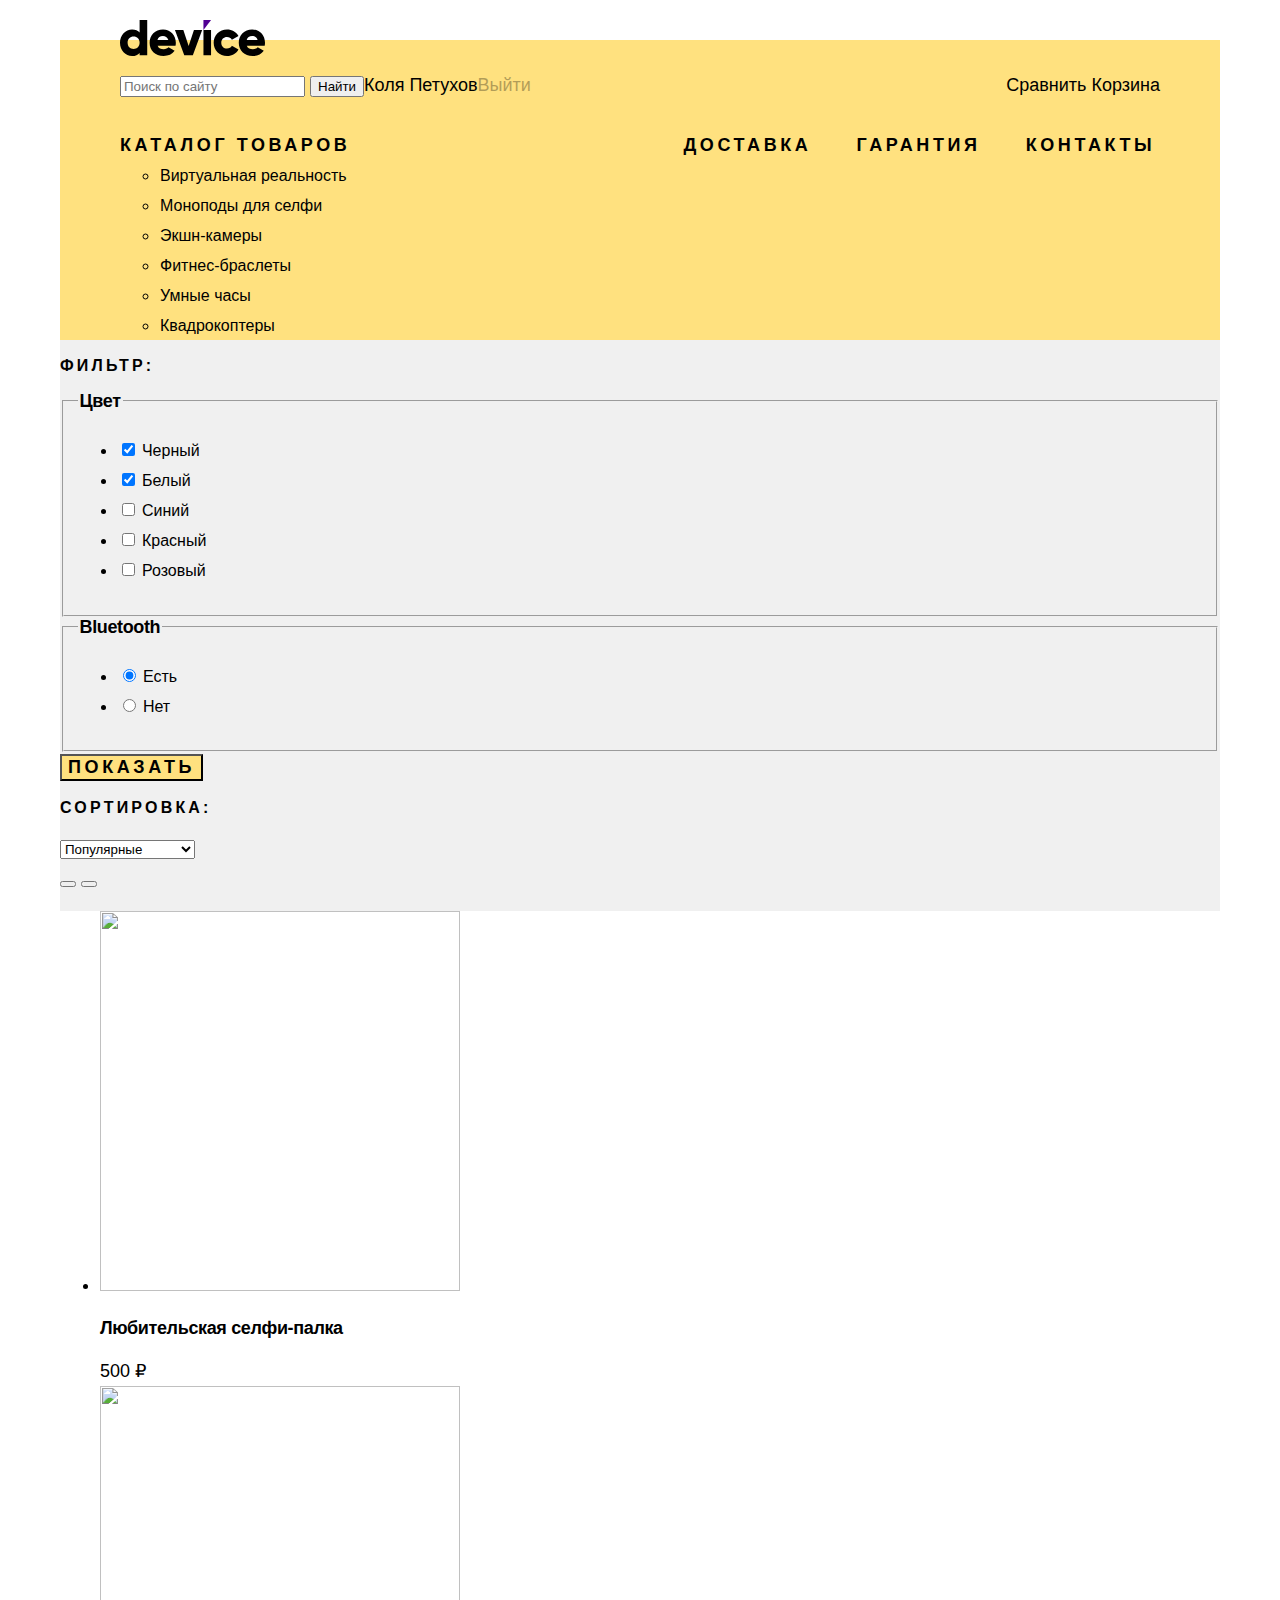
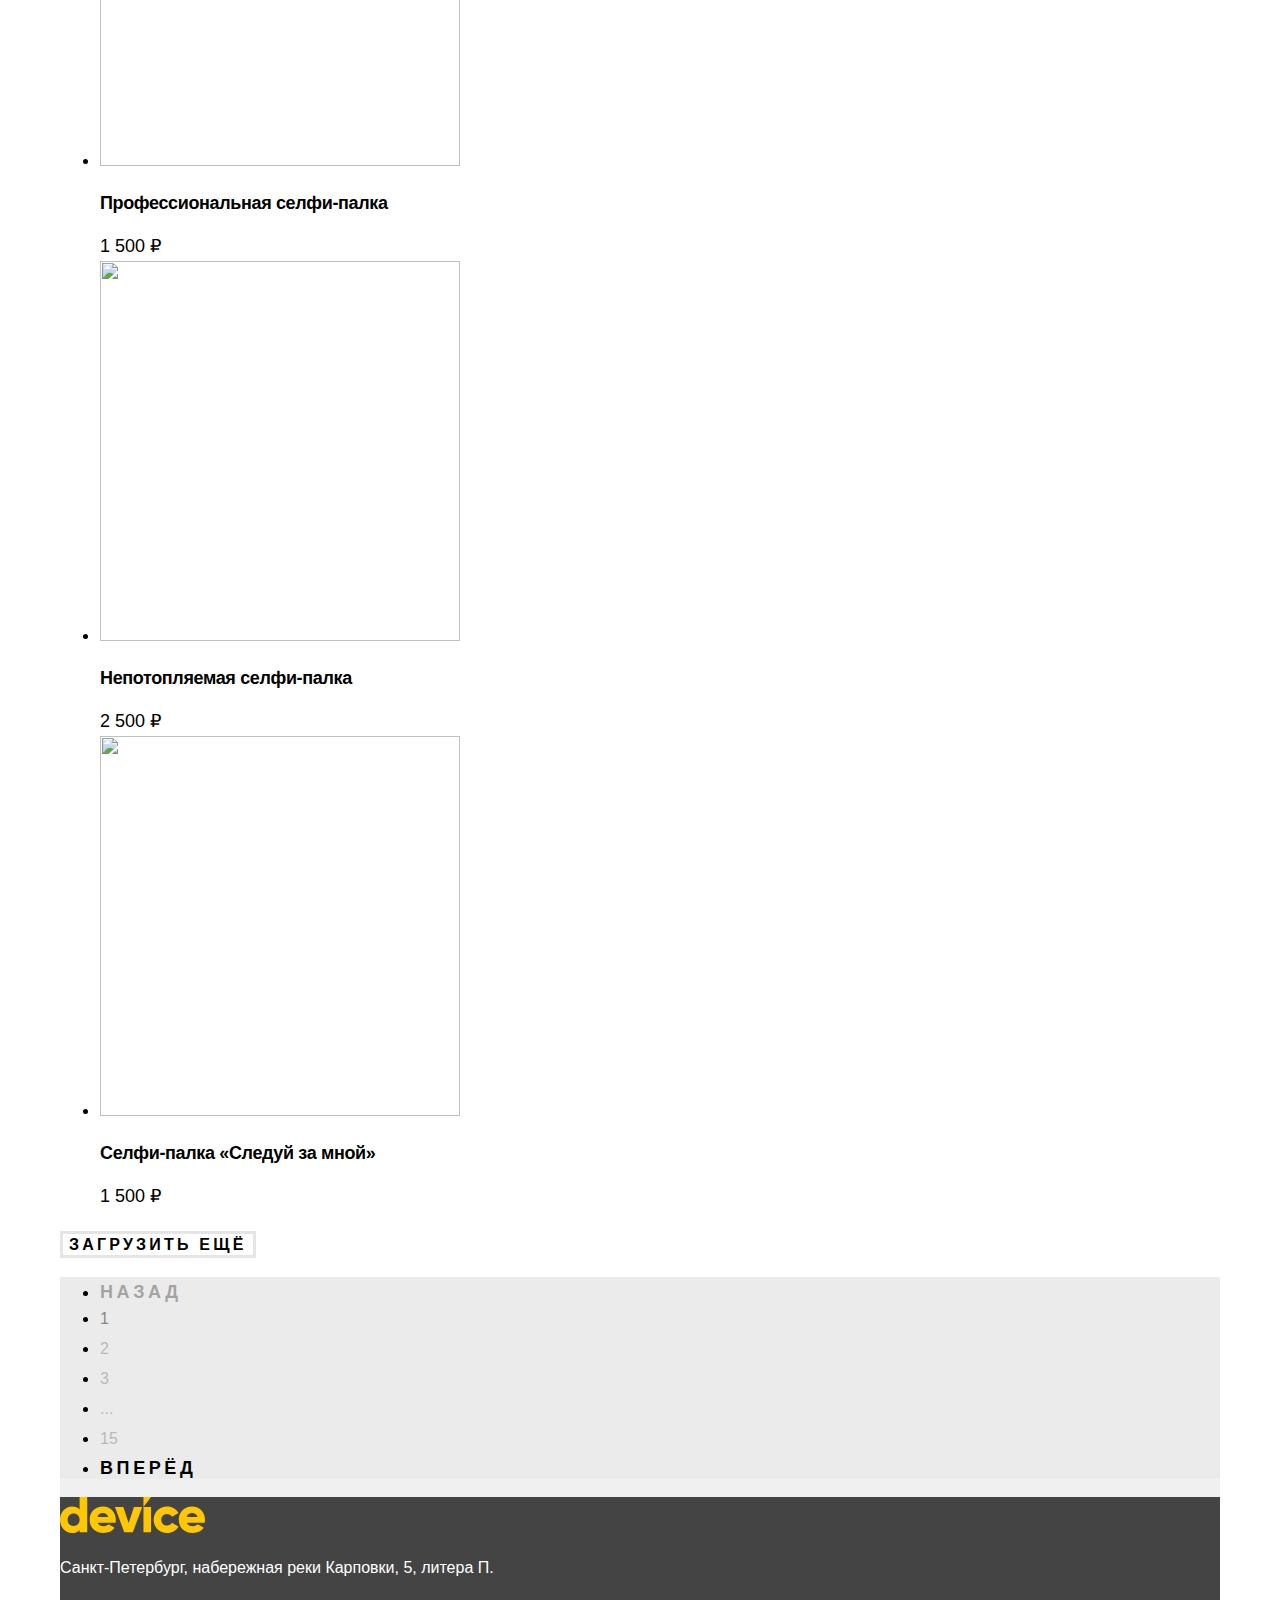
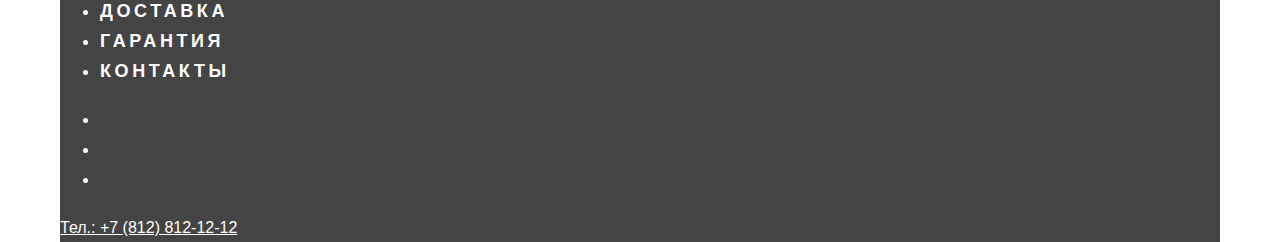
==== catalog.html @ c75c52c1 "Немного сеток" ====
<!DOCTYPE html>
<html lang="ru">

  <head>
    <meta charset="UTF-8">
    <title>Каталог товаров</title>
    <link rel="stylesheet" href="styles/styles.css">
  </head>

  <body>
    <header class="header main-header">
      <div class="header-wrapper">
        <a class="logo" href="#">
          <img class="header-logo" src="images/logo-black.svg" width="145" height="36" alt="Логотип «Девайс».">
        </a>

        <div class="user-menu">
          <form class="search-form" action="https://echo.htmlacademy.ru/" method="post">
            <label class="visually-hidden" for="site-search">Поиск</label>
            <input class="search-input" type="search" id="site-search" name="Search" placeholder="Поиск по сайту"
              required>
            <button>Найти</button>
          </form>

          <a class="user-menu-link user-name" href="#">Коля Петухов</a>
          <a class="user-menu-link logout-link" href="#">Выйти</a>

          <div class="user-menu-wrapper">
            <a class="user-menu-link compare-link" href="#">Сравнить</a>
            <a class="user-menu-link cart-link" href="#">Корзина</a>
          </div>
        </div>

        <nav class="navigation">
          <ul class="navigation-list">
            <li class="navigation-item catalog-item">
              <a class="navigation-link catalog-link" href="catalog.html">Каталог товаров</a>
              <ul class="submenu">
                <li class="submenu-item">
                  <a class="submenu-link" href="">Виртуальная реальность</a>
                </li>

                <li class="submenu-item">
                  <a class="submenu-link" href="">Моноподы для селфи</a>
                </li>

                <li class="submenu-item">
                  <a class="submenu-link" href="">Экшн-камеры</a>
                </li>

                <li class="submenu-item">
                  <a class="submenu-link" href="">Фитнес-браслеты</a>
                </li>

                <li class="submenu-item">
                  <a class="submenu-link" href="">Умные часы</a>
                </li>

                <li class="submenu-item">
                  <a class="submenu-link" href="">Квадрокоптеры</a>
                </li>
              </ul>
            </li>

            <li class="navigation-item">
              <a class="navigation-link" href="#">Доставка</a>
            </li>

            <li class="navigation-item">
              <a class="navigation-link" href="#">Гарантия</a>
            </li>

            <li class="navigation-item">
              <a class="navigation-link" href="#">Контакты</a>
            </li>
          </ul>
        </nav>
      </div>
    </header>

    <section class="catalog-products">
      <h2 class="visually-hidden">Список товаров с фильтрами</h2>

      <section class="filter">
        <h3 class="filter-title">Фильтр:</h2>
          <form class="catalog-filter" action="https://echo.htmlacademy.ru/" method="get">

            <fieldset class="catalog-filter-group">
              <legend class="catalog-filter-title">Цвет</legend>
              <ul class="catalog-filter-list">
                <li class="catalog-filter-item">
                  <label class="control">
                    <input class="control-input" type="checkbox" name="black" checked>
                    Черный
                  </label>
                </li>

                <li class="catalog-filter-item">
                  <label class="control">
                    <input class="control-input" type="checkbox" name="white" checked>
                    Белый
                  </label>
                </li>
                <li class="catalog-filter-item">
                  <label class="control">
                    <input class="control-input" type="checkbox" name="blue">
                    Синий
                  </label>
                </li>
                <li class="catalog-filter-item">
                  <label class="control">
                    <input class="control-input" type="checkbox" name="red">
                    Красный
                  </label>
                </li>
                <li class="catalog-filter-item">
                  <label class="control">
                    <input class="control-input" type="checkbox" name="pink">
                    Розовый
                  </label>
                </li>
              </ul>
            </fieldset>

            <fieldset class="catalog-filter-group">
              <legend class="catalog-filter-title">Bluetooth</legend>
              <ul class="catalog-filter-list">
                <li class="catalog-filter-item">
                  <label class="control">
                    <input class="control-input" type="radio" name="bluetooth-group" value="yes" checked>
                    Есть
                  </label>
                </li>
                <li class="catalog-filter-item">
                  <label class="control">
                    <input class="control-input" type="radio" name="bluetooth-group" value="no">
                    Нет
                  </label>
                </li>
              </ul>
            </fieldset>

            <button class="button" type="submit">Показать</button>
          </form>
      </section>

      <div class="sort-container">
        <h3 class="sort-title filter-title">Сортировка:</h3>
        <select class="select-control">
          <option value="popular">Популярные</option>
          <option value="cheap">Сначала дешёвое</option>
          <option value="expensive">Сначала дорогое</option>
        </select>
      </div>

      <div class="button-sort-container">
        <button class="button-sort sort-up" type="button">
          <span class="visually-hidden">Показать от меньшего к большему.</span>
        </button>
        <button class="button-sort sort-down" type="button">
          <span class="visually-hidden">Показать от большего к меньшему.</span>
        </button>
      </div>


      <div class="product-list-wrapper">
        <ul class="product-list">
          <li class="product-card">
            <a class="product-card-link" href="product.html">
              <img class="product-card-image" src="images/product-1.jpg" width="360" height="380" alt="">
              <h3 class="product-card-title">Любительская селфи-палка</h3>
            </a>
            <b class="product-card-price">500 ₽</b>
          </li>

          <li class="product-card">
            <a class="product-card-link" href="product.html">
              <img class="product-card-image" src="images/product-2.jpg" width="360" height="380" alt="">
              <h3 class="product-card-title">Профессиональная селфи-палка</h3>
            </a>
            <b class="product-card-price">1 500 ₽</b>
          </li>

          <li class="product-card">
            <a class="product-card-link" href="product.html">
              <img class="product-card-image" src="images/product-3.jpg" width="360" height="380" alt="">
              <h3 class="product-card-title">Непотопляемая селфи-палка</h3>
            </a>
            <b class="product-card-price">2 500 ₽</b>
          </li>

          <li class="product-card">
            <a class="product-card-link" href="product.html">
              <img class="product-card-image" src="images/product-4.jpg" width="360" height="380" alt="">
              <h3 class="product-card-title">Селфи-палка «Следуй за мной»</h3>
            </a>
            <b class="product-card-price">1 500 ₽</b>
          </li>
        </ul>

        <button class="button-show-more" type="button">Загрузить ещё</button>

        <ul class="pagination">
          <li class="pagination-item">
            <a class="pagination-link pagination-prev pagination-disabled">
              Назад
            </a>
          </li>
          <li class="pagination-item">
            <a class="pagination-link pagination-current">1</a>
          </li>
          <li class="pagination-item">
            <a class="pagination-link" href="#">2</a>
          </li>
          <li class="pagination-item">
            <a class="pagination-link" href="#">3</a>
          </li>
          <li class="pagination-item">
            <a class="pagination-link" href="#">...</a>
          </li>
          <li class="pagination-item">
            <a class="pagination-link" href="#">15</a>
          </li>
          <li class="pagination-item">
            <a class="pagination-link pagination-next" href="#">
              Вперёд
            </a>
          </li>
        </ul>
      </div>
    </section>
    </div>
    </main>

    <footer class="page-footer">
      <section class="footer-contacts">
        <h2 class="visually-hidden">Контакты.</h2>
        <img class="footer-contacts-logo" src="images/logo-yellow.svg" width="145" height="36" alt="Логотип «Девайс».">
        <address class="footer-contacts-address">
          <p class="about-text">Санкт-Петербург, набережная реки Карповки, 5, литера П.</p>
        </address>
      </section>

      <ul class="footer-menu">
        <li class="footer-menu-item">
          <a class="footer-menu-link" href="">Доставка</a>
        </li>
        <li class="footer-menu-item">
          <a class="footer-menu-link" href="">Гарантия</a>
        </li>
        <li class="footer-menu-item">
          <a class="footer-menu-link" href="">Контакты</a>
        </li>
      </ul>

      <ul class="social-list">
        <li class="social-item">
          <a class="social-link" href="https://t.me/htmlacademy" target="_blank">
            <span class="visually-hidden">Телеграм.</span>
          </a>
        </li>
        <li class="social-item">
          <a class="social-link" href="https://www.youtube.com/user/htmlacademyru" target="_blank">
            <span class="visually-hidden">YouTube.</span>
          </a>
        </li>
        <li class="social-item">
          <a class="social-link" href="https://twitter.com/htmlacademy_ru" target="_blank">
            <span class="visually-hidden">Twitter.</span>
          </a>
        </li>
      </ul>

      <a class="footer-contacts-phone" href="tel:+78128121212">Тел.: +7 (812) 812-12-12</a>

      <a class="html-link" href="https://htmlacademy.ru/" target="_blank">
        <span class="visually-hidden">Логотип Html Academy.</span>
      </a>

    </footer>

  </body>

</html>
---- styles/styles.css ----
@font-face {
  font-family: "Raleway";
  font-style: normal;
  font-weight: 800;
  src: url("../fonts/raleway/raleway-800.woff2") format("woff2");
  font-display: swap;
}

@font-face {
  font-family: "Rubik";
  font-style: normal;
  font-weight: 400;
  src: url("../fonts/rubik/rubik-400.woff2") format("woff2");
  font-display: swap;
}

@font-face {
  font-family: "Rubik";
  font-style: normal;
  font-weight: 700;
  src: url("../fonts/rubik/rubik-700.woff2") format("woff2");
  font-display: swap;
}

html {
  height: 100%;
}

.visually-hidden {
  position: absolute;
  width: 1px;
  height: 1px;
  margin: -1px;
  padding: 0;
  border: 0;
  clip: rect(0 0 0 0);
  overflow: hidden;
}

body {
  width: 1160px;
  margin: 0 auto;
  display: flex;
  flex-direction: column;
  min-height: 100%;
  font-family: "Rubik", sans-serif;
  font-size: 18px;
  font-weight: 400;
  line-height: 30px;
  color: #444444;
  background-color: #ffffff;
}

.button {
  font-family: "Raleway", sans-serif;
  font-size: 18px;
  font-weight: 800;
  line-height: 21px;
  letter-spacing: 0.2em;
  text-transform: uppercase;
  text-decoration: none;
  color: #000000;
  background-color: #ffe17f;
}

/* Заголовки */
.title {
  font-family: "Raleway", sans-serif;
  color: #000000;
  font-size: 50px;
  font-weight: 800;
  line-height: 50px;
  margin: 0;
  padding: 0;
}

/* Навигация */
.header {
  color: #000000;
  background-color: #ffe17f;
  margin-top: 40px;
}

.header-wrapper {
  width: 1040px;
  margin: 0 auto;
  padding: 0;
  position: relative;
}

.header-logo {
  position: absolute;
  top: -20px;
}

.user-menu {
  display: flex;
  flex-wrap: wrap;
  margin-bottom: 30px;
  padding-top: 30px;
}

.user-menu-wrapper {
  margin-left: auto;
  max-width: 245px;
}

.user-menu-link {
  color: #000000;
  text-decoration: none;
}

.logout-link {
  opacity: 0.3;
}

.navigation-list {
  display: flex;
  flex-wrap: wrap;
  padding: 0;
  margin: 0;
  list-style-type: none;
  gap: 45px;
}

.navigation-link {
  font-family: "Raleway", sans-serif;
  font-weight: 800;
  line-height: 21px;
  letter-spacing: 0.2em;
  text-transform: uppercase;
  text-decoration: none;
  color: #000000;
}

.catalog-item {
  margin-right: 288px;
}

.submenu-link {
  color: #000000;
  font-size: 16px;
  line-height: 18px;
  text-decoration: none;
}

.main-container {
  flex-grow: 1;
}

.page-container {
  width: 1160px;
  margin: 0 auto;
}

/* Слайдер */
.slider-product {
  display: flex;
  flex-wrap: wrap;
  justify-content: space-between;
}

.slider-product-wrapper {
  width: 560px;
}

.slider-product-title {
  padding: 0;
  margin: 0 0 30px 0;
}

.slider-product-description {
  padding: 0;
  margin: 0 0 50px 0;
}

.specifications {
  display: flex;
  flex-wrap: wrap;
  gap: 20px;
}

.product-specifications b{
  color: #000000;
  font-size: 36px;
  font-weight: 400;
  line-height: 30px;
}

.product-specifications p{
  color: #444444;
  font-size: 16px;
  line-height: 30px;
}

/* Категории */
.categories {
  margin-bottom: 70px;
}

.categories-list {
  display: flex;
  flex-wrap: wrap;
  list-style-type: none;
  padding: 0;
  margin: 0;
  justify-content: space-between;
}

.categories-list-item {
  width: 160px;
}

.categories-img {
  background-color: #ffe17f;
}

.categories-link {
  font-family: "Raleway", sans-serif;
  color: #000000;
  font-size: 18px;
  font-weight: 800;
  line-height: 24px;
  letter-spacing: -0.02em;
  text-decoration: none;
}

/* Услуги */
.services {
  display: flex;
  flex-wrap: wrap;
  justify-content: space-between;
  min-height: 319px;
}

.services-list {
  list-style-type: none;
  padding: 0;
  margin: 65px 116px 65px 0;
}

.services-item:not(:last-child) {
  margin-bottom: 35px;
}

.services-link-current{
  color: #ffe17f;
  background-color: #000000;
}

.about-service {
  width: 450px;
  padding-right: 246px;
  align-self: center;
}

.services-title {
  padding: 0;
  margin: 0 0 34px 0;
}

.services-description {
  padding: 0;
  margin: 0;
}

.delivery-button {
  font-family: "Raleway", sans-serif;
  font-weight: 800;
  font-size: 20px;
  line-height: 23px;
  letter-spacing: 0.2em;
  text-transform: uppercase;
  background-color: #f0f0f0;
}

/* Способы доставки*/
.delivery-options-item {
  font-weight: 700;
  line-height: 20px;
  letter-spacing: -0.02em;
  color: #000000;
}

/* Контакты */
.contacts-subtitle {
  font-weight: 700;
  font-size: 24px;
  line-height: 30px;
}

.contacts-address {
  font-style: normal;
}

.contacts-phone {
  color: #444444;
}

/* Футер */
.page-footer {
  color: #ffffff;
  background-color: #444444;
}

.about-text {
  font-style: normal;
  font-size: 16px;
  line-height: 20px;
}

.footer-menu-link {
  font-family: "Raleway", sans-serif;
  font-weight: 800;
  line-height: 21px;
  letter-spacing: 0.2em;
  text-transform: uppercase;
  text-decoration: none;
  color: #ffffff;
}

.footer-contacts-phone {
  font-size: 16px;
  line-height: 20px;
  color: #ffffff;
}

/* Каталог */
.breadcrumbs-link {
  font-size: 16px;
  line-height: 20px;
  color: #000000;
  text-decoration: none;
}

.filter-title {
  font-family: "Raleway", sans-serif;
  font-weight: 800;
  font-size: 16px;
  line-height: 19px;
  letter-spacing: 0.2em;
  text-transform: uppercase;
  color: #000000;
}

.catalog-filter-title {
  font-weight: 700;
  font-size: 18px;
  line-height: 20px;
  letter-spacing: -0.02em;
  color: #000000;
}

.control {
  font-size: 16px;
  line-height: 20px;
  color: #000000;
}

/* Товары */
.catalog-products {
  color: #000000;
  background-color: #f0f0f0;
}

.product-list-wrapper {
  background-color: #ffffff;
}

.product-card-link {
  text-decoration: none;
}

.product-card-title {
  font-weight: 700;
  font-size: 18px;
  line-height: 20px;
  letter-spacing: -0.02em;
  color: #000000;
}

.product-card-price {
  font-weight: 400;
  line-height: 21px;
}

.button-show-more {
  font-family: "Raleway", sans-serif;
  font-weight: 800;
  font-size: 16px;
  line-height: 19px;
  letter-spacing: 0.2em;
  text-transform: uppercase;
  background-color: #ffffff;
  border: 3px solid #E5E5E5;
  cursor: pointer;
}

/* Пагинация */
.pagination {
  color: #000000;
  background-color: #ebebeb;
}

.pagination-link {
  font-size: 16px;
  line-height: 20px;
  text-align: center;
  color: #444444;
  opacity: 0.3;
  text-decoration: none;
}

.pagination-current {
  opacity: 0.6;
}

.pagination-prev,
.pagination-next {
  font-family: "Raleway", sans-serif;
  font-weight: 800;
  font-size: 18px;
  line-height: 21px;
  display: flex;
  align-items: center;
  letter-spacing: 0.2em;
  text-transform: uppercase;
  color: #000000;
  opacity: 1;
}

.pagination-disabled {
  opacity: 0.3;
}
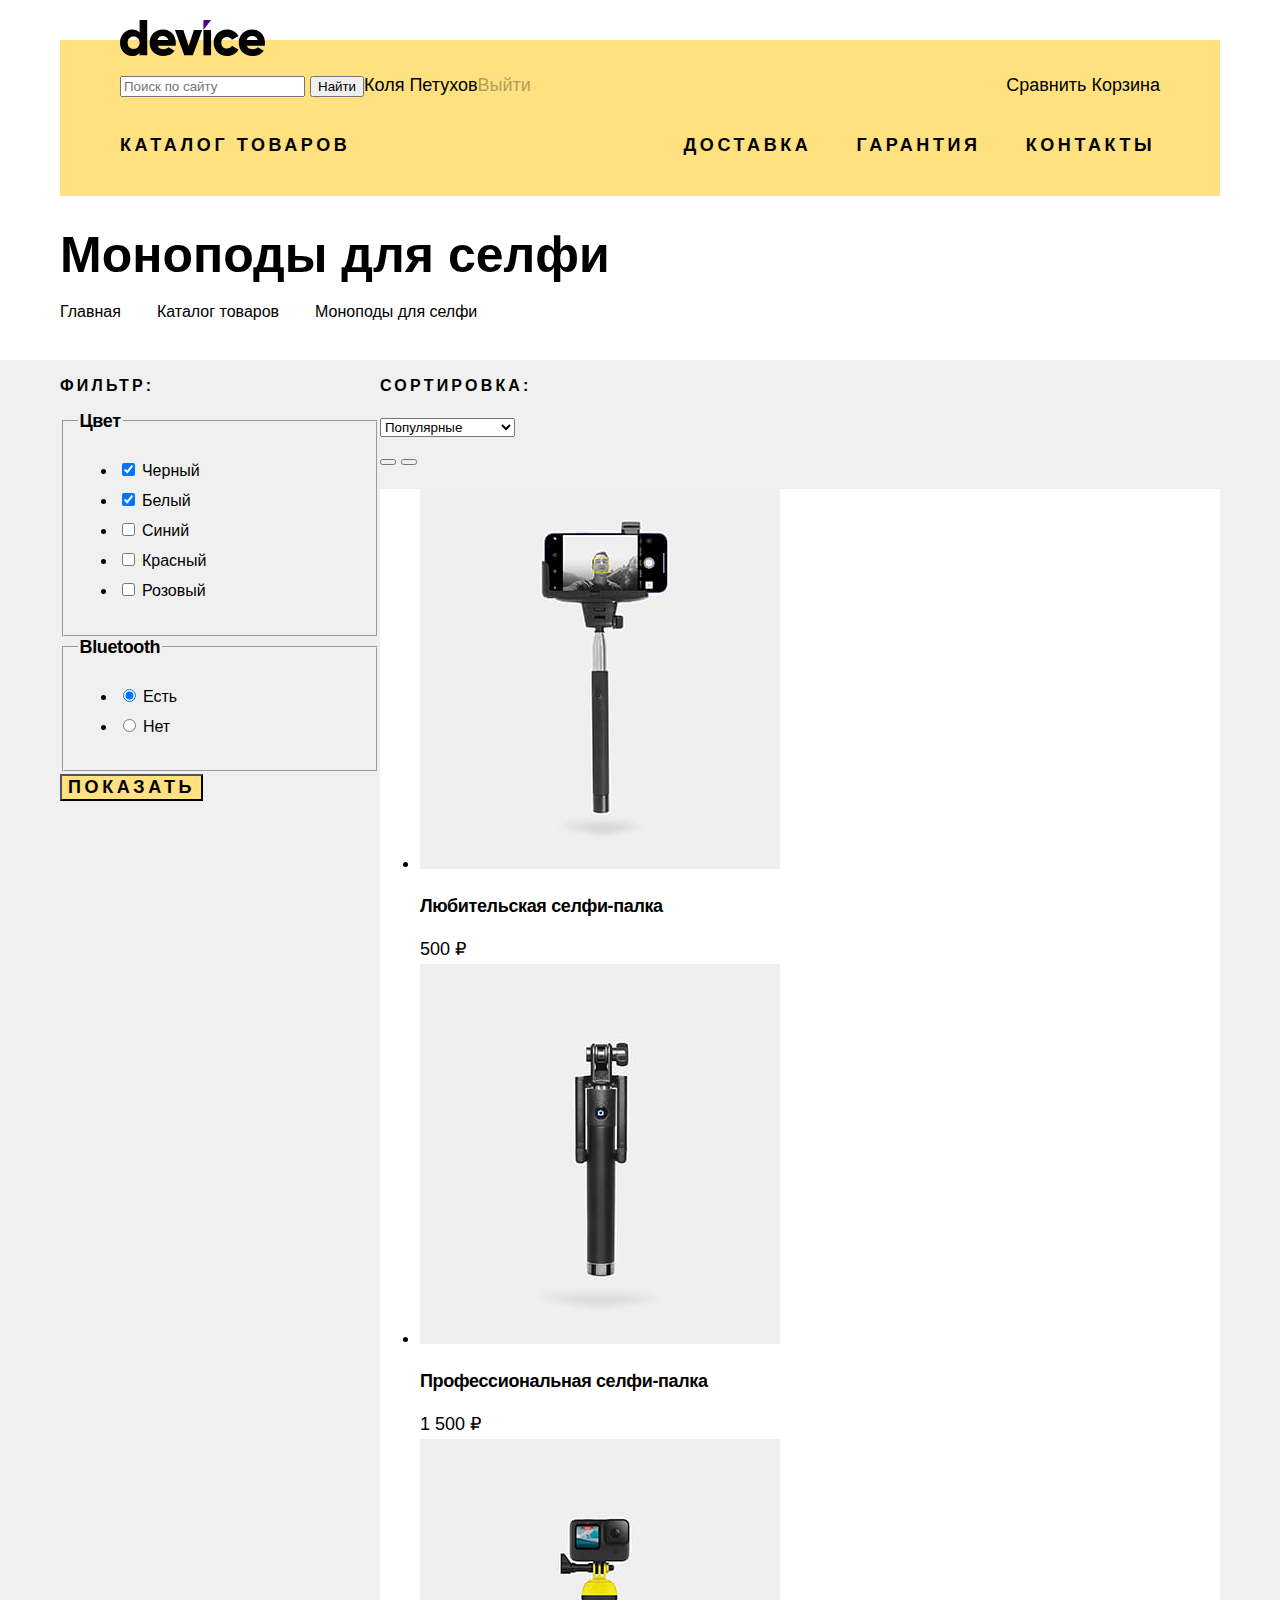
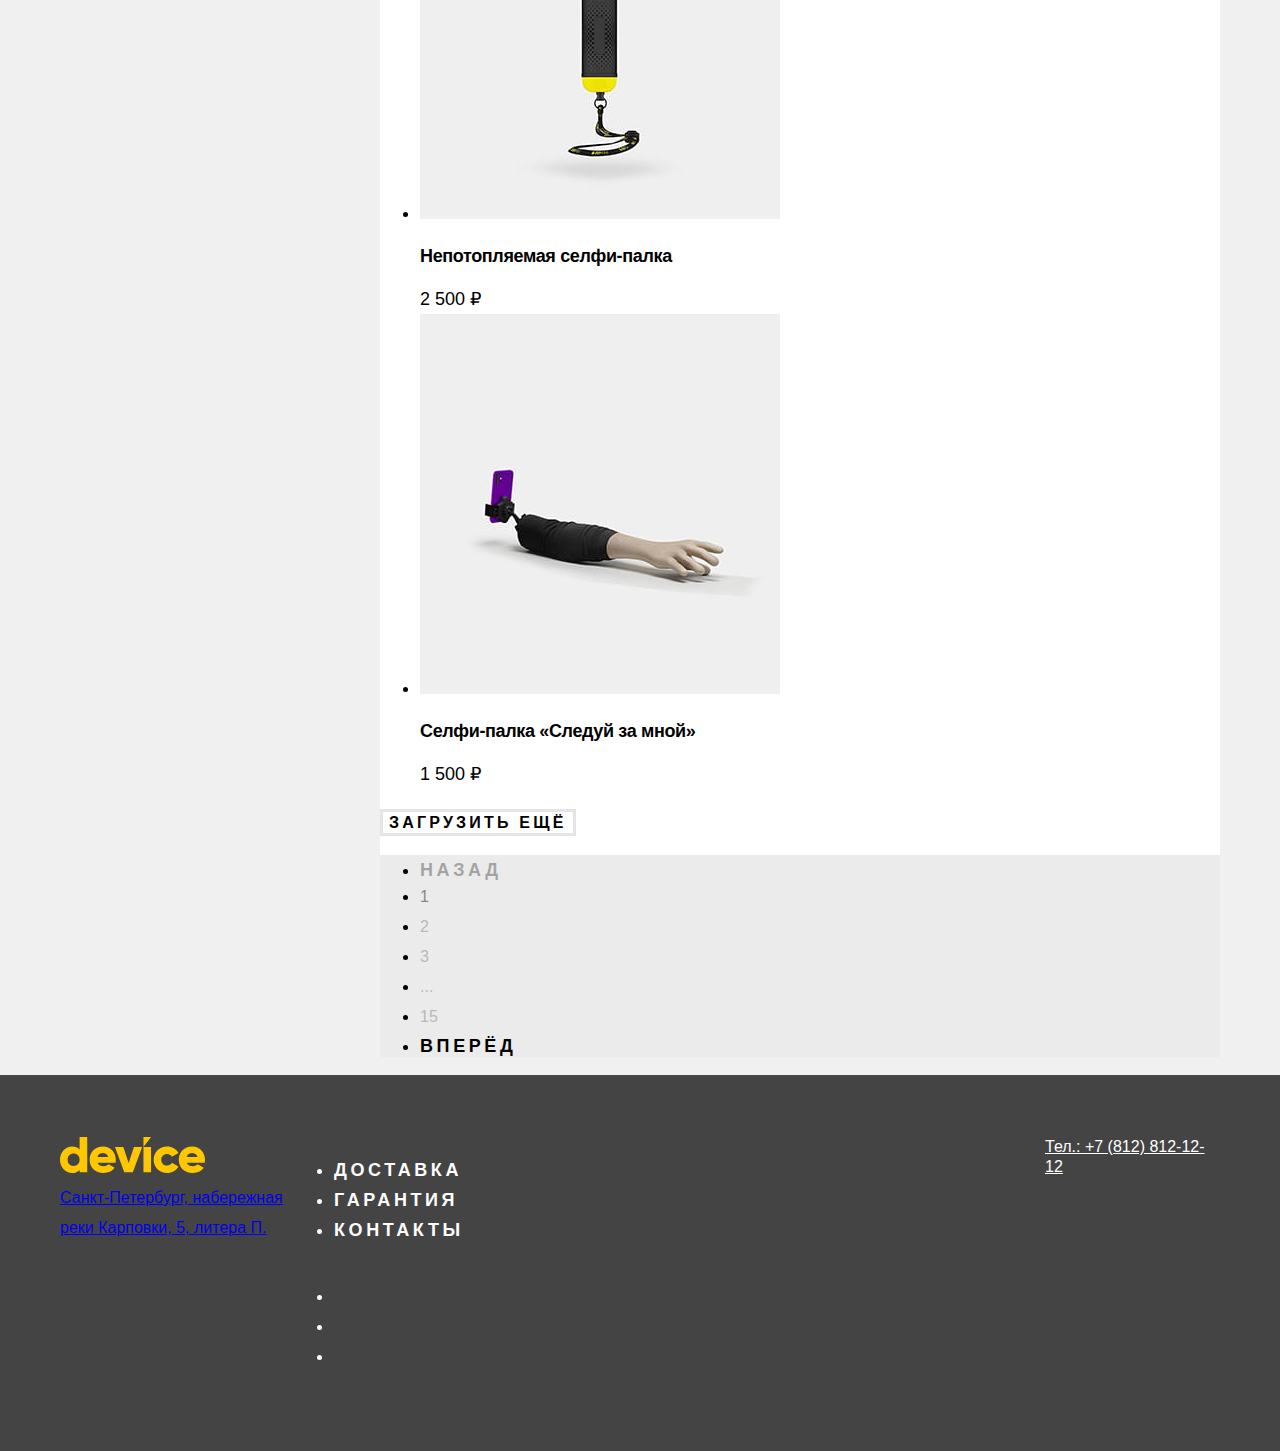
==== commit 49dc26f3: "Merge pull request #2 from kseli/master" ====
--- a/catalog.html
+++ b/catalog.html
@@ -8,9 +8,9 @@
   </head>
 
   <body>
-    <header class="header main-header">
-      <div class="header-wrapper">
-        <a class="logo" href="#">
+    <header class="header page-header">
+      <div class="header-wrapper page-header-wrapper">
+        <a class="logo" href="index.html">
           <img class="header-logo" src="images/logo-black.svg" width="145" height="36" alt="Логотип «Девайс».">
         </a>
 
@@ -35,7 +35,7 @@
           <ul class="navigation-list">
             <li class="navigation-item catalog-item">
               <a class="navigation-link catalog-link" href="catalog.html">Каталог товаров</a>
-              <ul class="submenu">
+              <ul class="submenu hidden">
                 <li class="submenu-item">
                   <a class="submenu-link" href="">Виртуальная реальность</a>
                 </li>
@@ -78,205 +78,232 @@
       </div>
     </header>
 
-    <section class="catalog-products">
-      <h2 class="visually-hidden">Список товаров с фильтрами</h2>
-
-      <section class="filter">
-        <h3 class="filter-title">Фильтр:</h2>
-          <form class="catalog-filter" action="https://echo.htmlacademy.ru/" method="get">
-
-            <fieldset class="catalog-filter-group">
-              <legend class="catalog-filter-title">Цвет</legend>
-              <ul class="catalog-filter-list">
-                <li class="catalog-filter-item">
-                  <label class="control">
-                    <input class="control-input" type="checkbox" name="black" checked>
-                    Черный
-                  </label>
-                </li>
-
-                <li class="catalog-filter-item">
-                  <label class="control">
-                    <input class="control-input" type="checkbox" name="white" checked>
-                    Белый
-                  </label>
-                </li>
-                <li class="catalog-filter-item">
-                  <label class="control">
-                    <input class="control-input" type="checkbox" name="blue">
-                    Синий
-                  </label>
-                </li>
-                <li class="catalog-filter-item">
-                  <label class="control">
-                    <input class="control-input" type="checkbox" name="red">
-                    Красный
-                  </label>
-                </li>
-                <li class="catalog-filter-item">
-                  <label class="control">
-                    <input class="control-input" type="checkbox" name="pink">
-                    Розовый
-                  </label>
+    <main class="main-inner">
+      <header class="inner-header">
+        <h1 class="title inner-header-title">Моноподы для селфи</h1>
+        <ul class="breadcrumbs">
+          <li class="breadcrumbs-item">
+            <a class="breadcrumbs-link" href="index.html">Главная</a>
+          </li>
+          <li class="breadcrumbs-item">
+            <a class="breadcrumbs-link" href="#">Каталог товаров</a>
+          </li>
+          <li class="breadcrumbs-item">
+            <a class="breadcrumbs-link breadcrumbs-link-current">Моноподы для селфи</a>
+          </li>
+        </ul>
+      </header>
+
+      <section class="catalog-products">
+        <h2 class="visually-hidden">Список товаров с фильтрами</h2>
+
+        <div class="catalog-wrapper">
+          <section class="filter">
+            <h3 class="filter-title">Фильтр:</h3>
+            <form class="catalog-filter" action="https://echo.htmlacademy.ru/" method="get">
+
+              <fieldset class="catalog-filter-group">
+                <legend class="catalog-filter-title">Цвет</legend>
+                <ul class="catalog-filter-list">
+                  <li class="catalog-filter-item">
+                    <label class="control">
+                      <input class="control-input" type="checkbox" name="black" checked>
+                      Черный
+                    </label>
+                  </li>
+
+                  <li class="catalog-filter-item">
+                    <label class="control">
+                      <input class="control-input" type="checkbox" name="white" checked>
+                      Белый
+                    </label>
+                  </li>
+                  <li class="catalog-filter-item">
+                    <label class="control">
+                      <input class="control-input" type="checkbox" name="blue">
+                      Синий
+                    </label>
+                  </li>
+                  <li class="catalog-filter-item">
+                    <label class="control">
+                      <input class="control-input" type="checkbox" name="red">
+                      Красный
+                    </label>
+                  </li>
+                  <li class="catalog-filter-item">
+                    <label class="control">
+                      <input class="control-input" type="checkbox" name="pink">
+                      Розовый
+                    </label>
+                  </li>
+                </ul>
+              </fieldset>
+
+              <fieldset class="catalog-filter-group">
+                <legend class="catalog-filter-title">Bluetooth</legend>
+                <ul class="catalog-filter-list">
+                  <li class="catalog-filter-item">
+                    <label class="control">
+                      <input class="control-input" type="radio" name="bluetooth-group" value="yes" checked>
+                      Есть
+                    </label>
+                  </li>
+                  <li class="catalog-filter-item">
+                    <label class="control">
+                      <input class="control-input" type="radio" name="bluetooth-group" value="no">
+                      Нет
+                    </label>
+                  </li>
+                </ul>
+              </fieldset>
+
+              <button class="button" type="submit">Показать</button>
+            </form>
+          </section>
+
+          <div class="catalog-right-column">
+            <div class="sort-container">
+              <h3 class="sort-title filter-title">Сортировка:</h3>
+              <select class="select-control">
+                <option value="popular">Популярные</option>
+                <option value="cheap">Сначала дешёвое</option>
+                <option value="expensive">Сначала дорогое</option>
+              </select>
+            </div>
+
+            <div class="button-sort-container">
+              <button class="button-sort sort-up" type="button">
+                <span class="visually-hidden">Показать от меньшего к большему.</span>
+              </button>
+              <button class="button-sort sort-down" type="button">
+                <span class="visually-hidden">Показать от большего к меньшему.</span>
+              </button>
+            </div>
+
+
+            <div class="product-list-wrapper">
+              <ul class="product-list">
+                <li class="product-card">
+                  <a class="product-card-link" href="product.html">
+                    <img class="product-card-image" src="images/product-1.jpg" width="360" height="380"
+                      alt="Любительская селфи-палка.">
+                    <h3 class="product-card-title">Любительская селфи-палка</h3>
+                  </a>
+                  <b class="product-card-price">500 ₽</b>
+                </li>
+
+                <li class="product-card">
+                  <a class="product-card-link" href="product.html">
+                    <img class="product-card-image" src="images/product-2.jpg" width="360" height="380"
+                      alt="Профессиональная селфи-палка.">
+                    <h3 class="product-card-title">Профессиональная селфи-палка</h3>
+                  </a>
+                  <b class="product-card-price">1 500 ₽</b>
+                </li>
+
+                <li class="product-card">
+                  <a class="product-card-link" href="product.html">
+                    <img class="product-card-image" src="images/product-3.jpg" width="360" height="380"
+                      alt="Непотопляемая селфи-палка.">
+                    <h3 class="product-card-title">Непотопляемая селфи-палка</h3>
+                  </a>
+                  <b class="product-card-price">2 500 ₽</b>
+                </li>
+
+                <li class="product-card">
+                  <a class="product-card-link" href="product.html">
+                    <img class="product-card-image" src="images/product-4.jpg" width="360" height="380"
+                      alt="Селфи-палка «Следуй за мной».">
+                    <h3 class="product-card-title">Селфи-палка «Следуй за мной»</h3>
+                  </a>
+                  <b class="product-card-price">1 500 ₽</b>
                 </li>
               </ul>
-            </fieldset>
-
-            <fieldset class="catalog-filter-group">
-              <legend class="catalog-filter-title">Bluetooth</legend>
-              <ul class="catalog-filter-list">
-                <li class="catalog-filter-item">
-                  <label class="control">
-                    <input class="control-input" type="radio" name="bluetooth-group" value="yes" checked>
-                    Есть
-                  </label>
-                </li>
-                <li class="catalog-filter-item">
-                  <label class="control">
-                    <input class="control-input" type="radio" name="bluetooth-group" value="no">
-                    Нет
-                  </label>
+
+              <button class="button-show-more" type="button">Загрузить ещё</button>
+
+              <ul class="pagination">
+                <li class="pagination-item">
+                  <a class="pagination-link pagination-prev pagination-disabled">
+                    Назад
+                  </a>
+                </li>
+                <li class="pagination-item">
+                  <a class="pagination-link pagination-current">1</a>
+                </li>
+                <li class="pagination-item">
+                  <a class="pagination-link" href="#">2</a>
+                </li>
+                <li class="pagination-item">
+                  <a class="pagination-link" href="#">3</a>
+                </li>
+                <li class="pagination-item">
+                  <a class="pagination-link" href="#">...</a>
+                </li>
+                <li class="pagination-item">
+                  <a class="pagination-link" href="#">15</a>
+                </li>
+                <li class="pagination-item">
+                  <a class="pagination-link pagination-next" href="#">
+                    Вперёд
+                  </a>
                 </li>
               </ul>
-            </fieldset>
-
-            <button class="button" type="submit">Показать</button>
-          </form>
+            </div>
+          </div>
+        </div>
       </section>
-
-      <div class="sort-container">
-        <h3 class="sort-title filter-title">Сортировка:</h3>
-        <select class="select-control">
-          <option value="popular">Популярные</option>
-          <option value="cheap">Сначала дешёвое</option>
-          <option value="expensive">Сначала дорогое</option>
-        </select>
+    </main>
+
+    <footer class="page-footer">
+      <div class="footer-wrapper">
+        <section class="footer-contacts">
+          <h2 class="visually-hidden">Контакты.</h2>
+          <a href="index.html">
+            <img class="footer-contacts-logo" src="images/logo-yellow.svg" width="145" height="36"
+              alt="Логотип «Девайс».">
+          </a>
+          <address class="footer-contacts-address">
+            <a class="about-text" href="#">Санкт-Петербург, набережная реки Карповки, 5, литера П.</a>
+          </address>
+        </section>
+
+        <ul class="footer-menu">
+          <li class="footer-menu-item">
+            <a class="footer-menu-link" href="">Доставка</a>
+          </li>
+          <li class="footer-menu-item">
+            <a class="footer-menu-link" href="">Гарантия</a>
+          </li>
+          <li class="footer-menu-item">
+            <a class="footer-menu-link" href="">Контакты</a>
+          </li>
+        </ul>
+
+        <ul class="social-list">
+          <li class="social-item">
+            <a class="social-link" href="https://t.me/htmlacademy" target="_blank">
+              <span class="visually-hidden">Телеграм.</span>
+            </a>
+          </li>
+          <li class="social-item">
+            <a class="social-link" href="https://www.youtube.com/user/htmlacademyru" target="_blank">
+              <span class="visually-hidden">YouTube.</span>
+            </a>
+          </li>
+          <li class="social-item">
+            <a class="social-link" href="https://twitter.com/htmlacademy_ru" target="_blank">
+              <span class="visually-hidden">Twitter.</span>
+            </a>
+          </li>
+        </ul>
+
+        <a class="footer-contacts-phone" href="tel:+78128121212">Тел.: +7 (812) 812-12-12</a>
+
+        <a class="html-link" href="https://htmlacademy.ru/" target="_blank">
+          <span class="visually-hidden">Логотип Html Academy.</span>
+        </a>
       </div>
-
-      <div class="button-sort-container">
-        <button class="button-sort sort-up" type="button">
-          <span class="visually-hidden">Показать от меньшего к большему.</span>
-        </button>
-        <button class="button-sort sort-down" type="button">
-          <span class="visually-hidden">Показать от большего к меньшему.</span>
-        </button>
-      </div>
-
-
-      <div class="product-list-wrapper">
-        <ul class="product-list">
-          <li class="product-card">
-            <a class="product-card-link" href="product.html">
-              <img class="product-card-image" src="images/product-1.jpg" width="360" height="380" alt="">
-              <h3 class="product-card-title">Любительская селфи-палка</h3>
-            </a>
-            <b class="product-card-price">500 ₽</b>
-          </li>
-
-          <li class="product-card">
-            <a class="product-card-link" href="product.html">
-              <img class="product-card-image" src="images/product-2.jpg" width="360" height="380" alt="">
-              <h3 class="product-card-title">Профессиональная селфи-палка</h3>
-            </a>
-            <b class="product-card-price">1 500 ₽</b>
-          </li>
-
-          <li class="product-card">
-            <a class="product-card-link" href="product.html">
-              <img class="product-card-image" src="images/product-3.jpg" width="360" height="380" alt="">
-              <h3 class="product-card-title">Непотопляемая селфи-палка</h3>
-            </a>
-            <b class="product-card-price">2 500 ₽</b>
-          </li>
-
-          <li class="product-card">
-            <a class="product-card-link" href="product.html">
-              <img class="product-card-image" src="images/product-4.jpg" width="360" height="380" alt="">
-              <h3 class="product-card-title">Селфи-палка «Следуй за мной»</h3>
-            </a>
-            <b class="product-card-price">1 500 ₽</b>
-          </li>
-        </ul>
-
-        <button class="button-show-more" type="button">Загрузить ещё</button>
-
-        <ul class="pagination">
-          <li class="pagination-item">
-            <a class="pagination-link pagination-prev pagination-disabled">
-              Назад
-            </a>
-          </li>
-          <li class="pagination-item">
-            <a class="pagination-link pagination-current">1</a>
-          </li>
-          <li class="pagination-item">
-            <a class="pagination-link" href="#">2</a>
-          </li>
-          <li class="pagination-item">
-            <a class="pagination-link" href="#">3</a>
-          </li>
-          <li class="pagination-item">
-            <a class="pagination-link" href="#">...</a>
-          </li>
-          <li class="pagination-item">
-            <a class="pagination-link" href="#">15</a>
-          </li>
-          <li class="pagination-item">
-            <a class="pagination-link pagination-next" href="#">
-              Вперёд
-            </a>
-          </li>
-        </ul>
-      </div>
-    </section>
-    </div>
-    </main>
-
-    <footer class="page-footer">
-      <section class="footer-contacts">
-        <h2 class="visually-hidden">Контакты.</h2>
-        <img class="footer-contacts-logo" src="images/logo-yellow.svg" width="145" height="36" alt="Логотип «Девайс».">
-        <address class="footer-contacts-address">
-          <p class="about-text">Санкт-Петербург, набережная реки Карповки, 5, литера П.</p>
-        </address>
-      </section>
-
-      <ul class="footer-menu">
-        <li class="footer-menu-item">
-          <a class="footer-menu-link" href="">Доставка</a>
-        </li>
-        <li class="footer-menu-item">
-          <a class="footer-menu-link" href="">Гарантия</a>
-        </li>
-        <li class="footer-menu-item">
-          <a class="footer-menu-link" href="">Контакты</a>
-        </li>
-      </ul>
-
-      <ul class="social-list">
-        <li class="social-item">
-          <a class="social-link" href="https://t.me/htmlacademy" target="_blank">
-            <span class="visually-hidden">Телеграм.</span>
-          </a>
-        </li>
-        <li class="social-item">
-          <a class="social-link" href="https://www.youtube.com/user/htmlacademyru" target="_blank">
-            <span class="visually-hidden">YouTube.</span>
-          </a>
-        </li>
-        <li class="social-item">
-          <a class="social-link" href="https://twitter.com/htmlacademy_ru" target="_blank">
-            <span class="visually-hidden">Twitter.</span>
-          </a>
-        </li>
-      </ul>
-
-      <a class="footer-contacts-phone" href="tel:+78128121212">Тел.: +7 (812) 812-12-12</a>
-
-      <a class="html-link" href="https://htmlacademy.ru/" target="_blank">
-        <span class="visually-hidden">Логотип Html Academy.</span>
-      </a>
-
     </footer>
 
   </body>
--- a/styles/styles.css
+++ b/styles/styles.css
@@ -38,7 +38,6 @@
 }
 
 body {
-  width: 1160px;
   margin: 0 auto;
   display: flex;
   flex-direction: column;
@@ -78,13 +77,15 @@
 .header {
   color: #000000;
   background-color: #ffe17f;
+  margin: 0 auto;
   margin-top: 40px;
+  width: 1160px;
 }
 
 .header-wrapper {
   width: 1040px;
   margin: 0 auto;
-  padding: 0;
+  padding: 0 0 150px 0;
   position: relative;
 }
 
@@ -149,11 +150,20 @@
 }
 
 .page-container {
-  width: 1160px;
   margin: 0 auto;
 }
 
 /* Слайдер */
+.slider {
+  width: 1160px;
+  margin: 0 auto;
+  margin-bottom: 70px;
+}
+
+.slider-image {
+  margin-right: 40px;
+}
+
 .slider-product {
   display: flex;
   flex-wrap: wrap;
@@ -193,9 +203,23 @@
   line-height: 30px;
 }
 
+.slider-pagination {
+  display: flex;
+  justify-content: center;
+  padding: 0;
+  margin: 0;
+}
+
+.slider-link {
+  display: block;
+  margin-bottom: 50px;
+}
+
 /* Категории */
 .categories {
-  margin-bottom: 70px;
+  width: 1160px;
+  margin: 0 auto;
+  margin-bottom: 170px;
 }
 
 .categories-list {
@@ -209,10 +233,13 @@
 
 .categories-list-item {
   width: 160px;
+  line-height: 24px;
 }
 
 .categories-img {
   background-color: #ffe17f;
+  display: block;
+  margin-bottom: 33px;
 }
 
 .categories-link {
@@ -227,10 +254,17 @@
 
 /* Услуги */
 .services {
+  background-color: #f0f0f0;
+  margin-bottom: 70px;
+}
+
+.services-wrapper {
+  width: 1160px;
   display: flex;
   flex-wrap: wrap;
   justify-content: space-between;
   min-height: 319px;
+  margin: 0 auto;
 }
 
 .services-list {
@@ -265,6 +299,13 @@
 }
 
 .delivery-button {
+  display: block;
+  width: 1160px;
+  min-height: 100px;
+  margin: 0 auto;
+  margin-bottom: 70px;
+  padding: 40px 125px;
+  box-sizing: border-box;
   font-family: "Raleway", sans-serif;
   font-weight: 800;
   font-size: 20px;
@@ -272,9 +313,42 @@
   letter-spacing: 0.2em;
   text-transform: uppercase;
   background-color: #f0f0f0;
+  border: none;
+  cursor: pointer;
+}
+
+/* О нас и Контакты */
+.about-us-wrapper {
+  width: 1160px;
+  display: flex;
+  margin: 0 auto;
+  margin-bottom: 70px;
+  padding-top: 47px;
+  justify-content: space-between;
+}
+
+.about-us {
+  width: 520px;
+  display: flex;
+  flex-direction: column;
+  gap: 30px;
+}
+
+.about-us-title {
+  margin-bottom: 18px;
 }
 
 /* Способы доставки*/
+.about-us-description {
+  padding: 0;
+  margin: 0;
+}
+
+.delivery-options {
+  padding: 0;
+  margin: 0;
+}
+
 .delivery-options-item {
   font-weight: 700;
   line-height: 20px;
@@ -282,19 +356,87 @@
   color: #000000;
 }
 
+.delivery-options-item:not(:last-child) {
+  margin-bottom: 19px;
+}
+
 /* Контакты */
+.contacts {
+  width: 532px;
+  display: flex;
+  flex-direction: column;
+  gap: 30px;
+}
+
+.contacts-description {
+  margin: 0;
+  padding: 0;
+}
+
 .contacts-subtitle {
   font-weight: 700;
   font-size: 24px;
   line-height: 30px;
+  margin: 0;
+  padding: 0;
 }
 
 .contacts-address {
   font-style: normal;
+  margin: 0;
+  padding: 0;
+}
+
+.contacts-address-text {
+  margin: 0;
+  padding: 0;
 }
 
 .contacts-phone {
   color: #444444;
+  margin: 0;
+  padding: 0;
+}
+
+.contacts-schedule {
+  padding: 0;
+  margin: 0;
+  list-style-type: none;
+}
+
+/* Блок подписки */
+.subscription {
+  background-color: #f0f0f0;
+}
+
+.subscription-wrapper {
+  width: 1160px;
+  margin: 0 auto;
+  padding: 56px 0;
+  display: flex;
+  flex-wrap: wrap;
+}
+
+.subscription-title {
+  width: 348px;
+}
+
+.subscription-description {
+  margin: 0;
+  margin-left: auto;
+  width: 560px;
+  align-self: center;
+}
+
+.subscription-form {
+  margin-top: 144px;
+  display: flex;
+  width: 1160px;
+}
+
+.free-note {
+  margin-left: auto;
+
 }
 
 /* Футер */
@@ -303,9 +445,26 @@
   background-color: #444444;
 }
 
+.footer-wrapper {
+  display: grid;
+  width: 1160px;
+  grid-template-columns: 234px 751px 175px;
+  margin: 0 auto;
+  padding: 62px 0;
+}
+
+.social-list {
+  order: 2;
+}
+
+.footer-contacts {
+  width: 240px;
+}
+
 .about-text {
   font-style: normal;
   font-size: 16px;
+  font-weight: 400;
   line-height: 20px;
 }
 
@@ -326,6 +485,32 @@
 }
 
 /* Каталог */
+.page-header-wrapper {
+  padding-bottom: 36px;
+}
+
+.inner-header {
+  margin: 0 auto;
+  width: 1160px;
+  padding: 34px 60px;
+}
+
+.inner-header-title {
+  margin-bottom: 16px;
+}
+
+/* Хлебные крошки */
+.breadcrumbs {
+  display: flex;
+  list-style-type: none;
+  padding: 0;
+  margin: 0;
+}
+
+.breadcrumbs-item:not(:last-child) {
+  padding-right: 36px;
+}
+
 .breadcrumbs-link {
   font-size: 16px;
   line-height: 20px;
@@ -333,6 +518,7 @@
   text-decoration: none;
 }
 
+/* Фильтры */
 .filter-title {
   font-family: "Raleway", sans-serif;
   font-weight: 800;
@@ -343,6 +529,10 @@
   color: #000000;
 }
 
+.filter {
+  width: 320px;
+}
+
 .catalog-filter-title {
   font-weight: 700;
   font-size: 18px;
@@ -357,10 +547,25 @@
   color: #000000;
 }
 
+.catalog-right-column {
+  width: 840px;
+}
+
+/* Сортировка */
+.sort-container {
+  width: 840px;
+}
+
 /* Товары */
 .catalog-products {
   color: #000000;
   background-color: #f0f0f0;
+}
+
+.catalog-wrapper {
+  width: 1160px;
+  margin: 0 auto;
+  display: flex;
 }
 
 .product-list-wrapper {
@@ -432,3 +637,7 @@
 .pagination-disabled {
   opacity: 0.3;
 }
+
+.hidden {
+  display: none;
+}
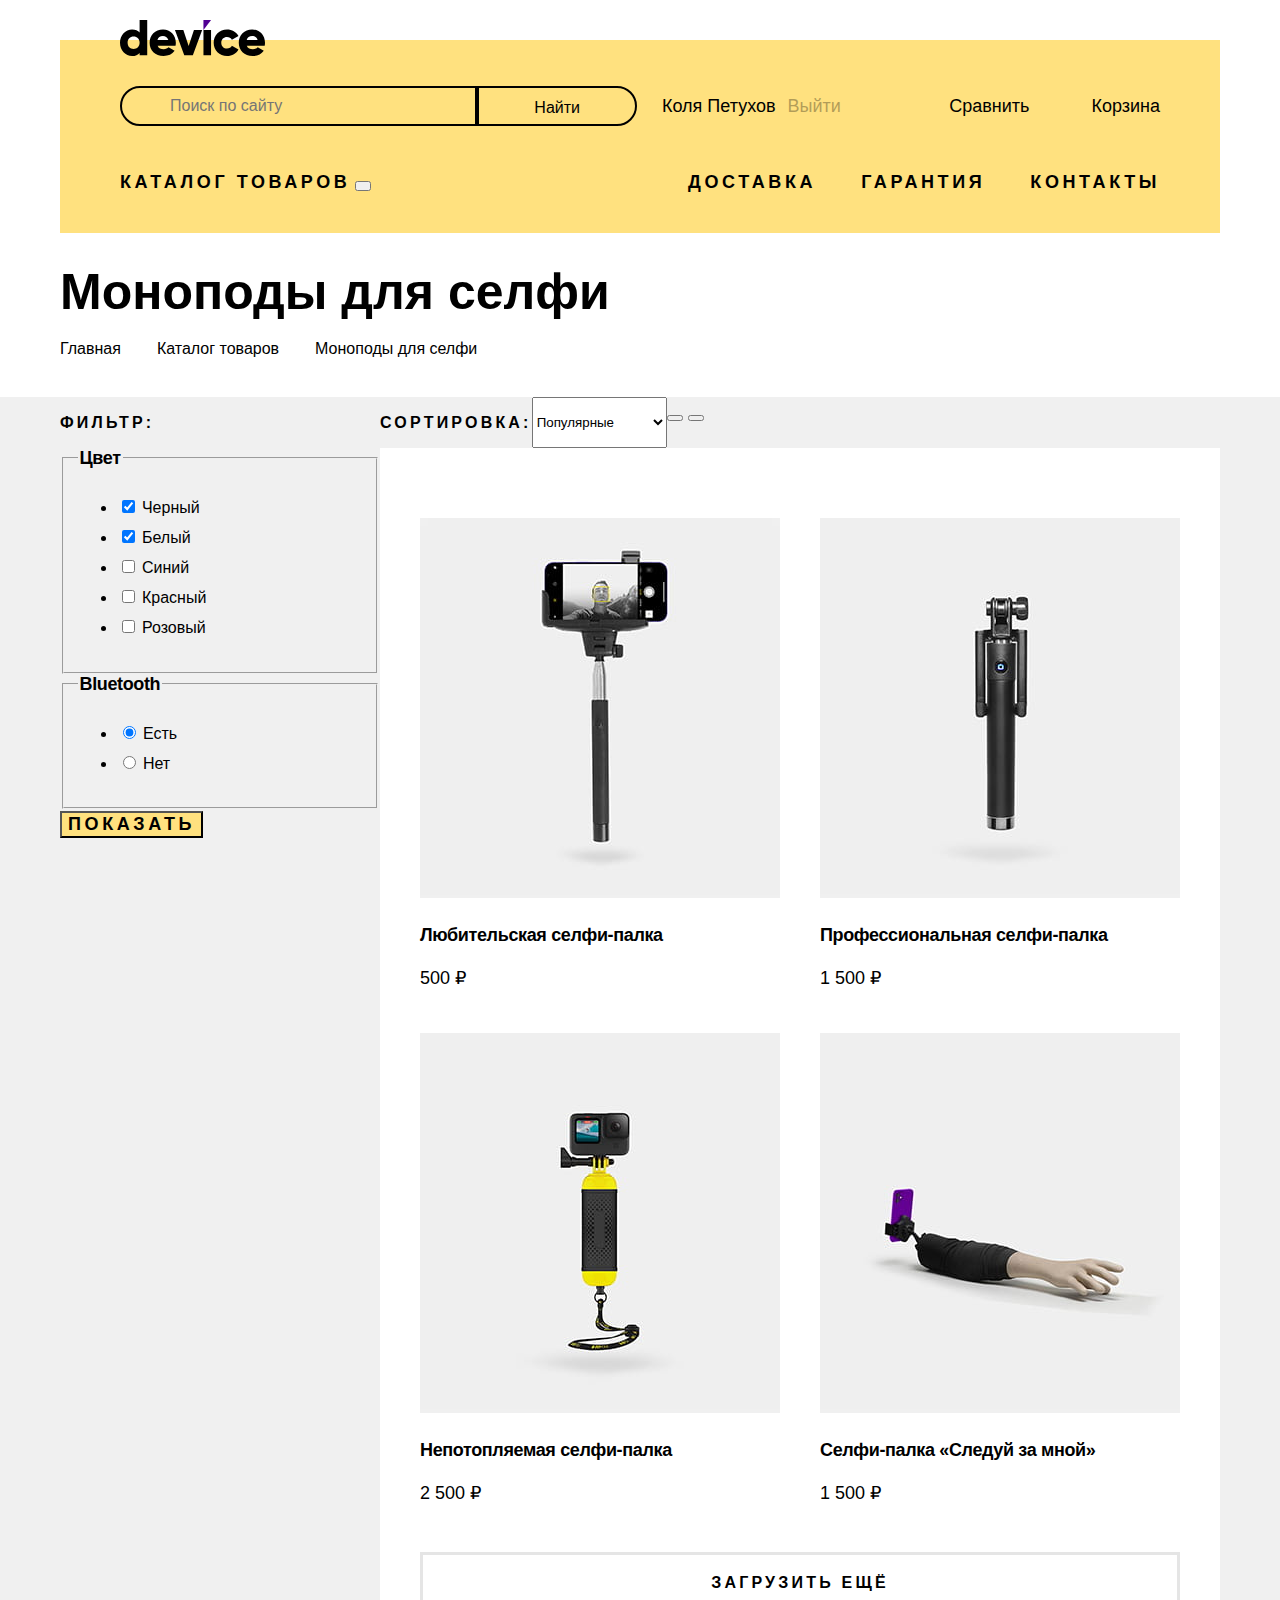
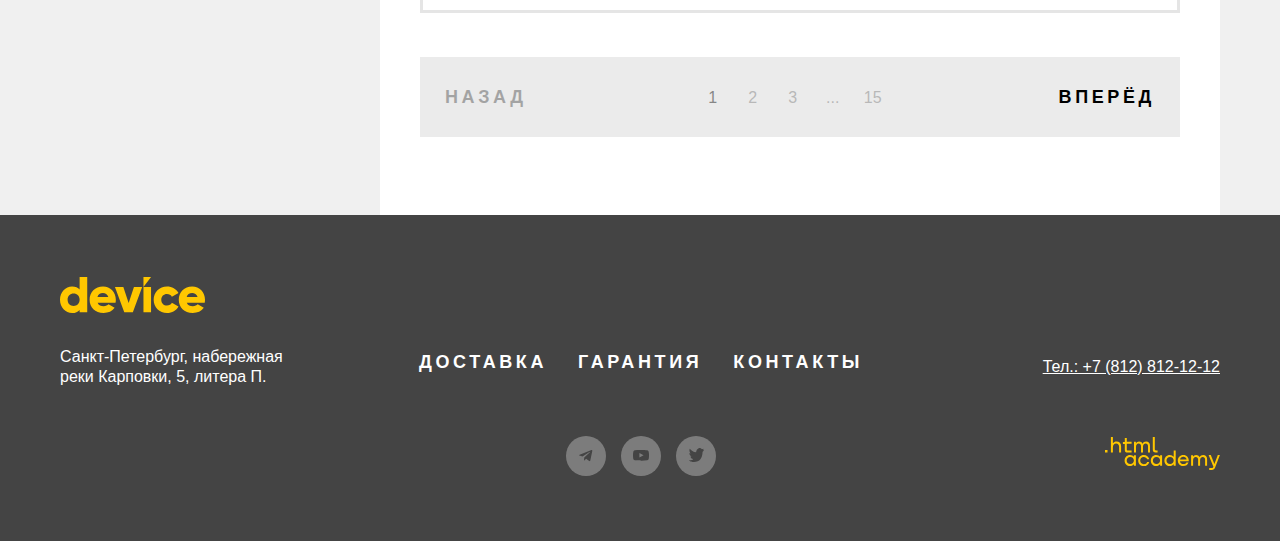
==== commit de561c72: "Работа с хедером и футером" ====
--- a/catalog.html
+++ b/catalog.html
@@ -19,7 +19,7 @@
             <label class="visually-hidden" for="site-search">Поиск</label>
             <input class="search-input" type="search" id="site-search" name="Search" placeholder="Поиск по сайту"
               required>
-            <button>Найти</button>
+            <button class="search-form-button">Найти</button>
           </form>
 
           <a class="user-menu-link user-name" href="#">Коля Петухов</a>
@@ -32,9 +32,13 @@
         </div>
 
         <nav class="navigation">
-          <ul class="navigation-list">
-            <li class="navigation-item catalog-item">
-              <a class="navigation-link catalog-link" href="catalog.html">Каталог товаров</a>
+          <ul class="catalog-menu">
+            <li class="catalog-link">
+              <a class="navigation-link" href="catalog.html">Каталог товаров</a>
+              <button class="menu-button" type="button">
+                <span class="visually-hidden">Раскрыть подменю.</span>
+              </button>
+
               <ul class="submenu hidden">
                 <li class="submenu-item">
                   <a class="submenu-link" href="">Виртуальная реальность</a>
@@ -61,7 +65,9 @@
                 </li>
               </ul>
             </li>
-
+          </ul>
+
+          <ul class="nav">
             <li class="navigation-item">
               <a class="navigation-link" href="#">Доставка</a>
             </li>
@@ -169,17 +175,16 @@
                 <option value="cheap">Сначала дешёвое</option>
                 <option value="expensive">Сначала дорогое</option>
               </select>
+
+              <div class="button-sort-container">
+                <button class="button-sort sort-up" type="button">
+                  <span class="visually-hidden">Показать от меньшего к большему.</span>
+                </button>
+                <button class="button-sort sort-down" type="button">
+                  <span class="visually-hidden">Показать от большего к меньшему.</span>
+                </button>
+              </div>
             </div>
-
-            <div class="button-sort-container">
-              <button class="button-sort sort-up" type="button">
-                <span class="visually-hidden">Показать от меньшего к большему.</span>
-              </button>
-              <button class="button-sort sort-down" type="button">
-                <span class="visually-hidden">Показать от большего к меньшему.</span>
-              </button>
-            </div>
-
 
             <div class="product-list-wrapper">
               <ul class="product-list">
@@ -223,8 +228,8 @@
               <button class="button-show-more" type="button">Загрузить ещё</button>
 
               <ul class="pagination">
-                <li class="pagination-item">
-                  <a class="pagination-link pagination-prev pagination-disabled">
+                <li class="pagination-item pagination-prev">
+                  <a class="pagination-link pagination-prev-link pagination-disabled">
                     Назад
                   </a>
                 </li>
@@ -243,8 +248,8 @@
                 <li class="pagination-item">
                   <a class="pagination-link" href="#">15</a>
                 </li>
-                <li class="pagination-item">
-                  <a class="pagination-link pagination-next" href="#">
+                <li class="pagination-item pagination-next">
+                  <a class="pagination-link pagination-next-link" href="#">
                     Вперёд
                   </a>
                 </li>
@@ -257,16 +262,13 @@
 
     <footer class="page-footer">
       <div class="footer-wrapper">
-        <section class="footer-contacts">
-          <h2 class="visually-hidden">Контакты.</h2>
-          <a href="index.html">
-            <img class="footer-contacts-logo" src="images/logo-yellow.svg" width="145" height="36"
-              alt="Логотип «Девайс».">
-          </a>
-          <address class="footer-contacts-address">
-            <a class="about-text" href="#">Санкт-Петербург, набережная реки Карповки, 5, литера П.</a>
-          </address>
-        </section>
+        <a href="index.html">
+          <img class="footer-contacts-logo" src="images/logo-yellow.svg" width="145" height="36"
+            alt="Логотип «Девайс».">
+        </a>
+        <address class="footer-contacts-address">
+          <a class="about-text" href="#">Санкт-Петербург, набережная реки Карповки, 5, литера П.</a>
+        </address>
 
         <ul class="footer-menu">
           <li class="footer-menu-item">
@@ -280,28 +282,32 @@
           </li>
         </ul>
 
+        <a class="footer-contacts-phone" href="tel:+78128121212">Тел.: +7 (812) 812-12-12</a>
+
         <ul class="social-list">
-          <li class="social-item">
+          <li class="social-item telegram-link">
             <a class="social-link" href="https://t.me/htmlacademy" target="_blank">
               <span class="visually-hidden">Телеграм.</span>
             </a>
           </li>
-          <li class="social-item">
+          <li class="social-item youtube-link">
             <a class="social-link" href="https://www.youtube.com/user/htmlacademyru" target="_blank">
               <span class="visually-hidden">YouTube.</span>
             </a>
           </li>
-          <li class="social-item">
+          <li class="social-item twitter-link">
             <a class="social-link" href="https://twitter.com/htmlacademy_ru" target="_blank">
               <span class="visually-hidden">Twitter.</span>
             </a>
           </li>
         </ul>
 
-        <a class="footer-contacts-phone" href="tel:+78128121212">Тел.: +7 (812) 812-12-12</a>
-
         <a class="html-link" href="https://htmlacademy.ru/" target="_blank">
           <span class="visually-hidden">Логотип Html Academy.</span>
+          <svg xmlns="http://www.w3.org/2000/svg" width="115" height="33" fill="none" viewBox="0 0 115 33">
+            <path fill="#FFC700"
+              d="M0 12.9v2.6h2.5v-2.6H0ZM11.6 4.5c-1.6 0-2.8.7-3.6 1.7h-.1V0h-2v15.5h2v-5.3c0-2.1 1.3-3.6 3.3-3.6 1.8 0 2.9 1.4 2.9 3.2v5.7h2V9.4c.1-3-1.8-4.9-4.5-4.9ZM26.6 4.8h-4.8V1.1h-2v3.8h-1.9v2h1.9v6c0 1.7 1 2.7 2.7 2.7h4.1v-2h-3.7c-.7 0-1.1-.4-1.1-1.1V6.8h4.8v-2ZM41.1 4.6c-1.6 0-2.9.8-3.5 2.1h-.1c-.6-1.2-1.8-2.1-3.4-2.1-1.4 0-2.5.8-3.1 1.8h-.1V4.8H29v10.6h2V10c0-2 1-3.5 2.6-3.5 1.5 0 2.4 1 2.4 2.6v6.3h2V9.8c0-2.4 1.4-3.3 2.6-3.3 1.5 0 2.4 1 2.4 2.6v6.3h2V8.9c.1-2.5-1.4-4.3-3.9-4.3ZM47.8 12.7c0 1.7 1 2.7 2.8 2.7h2v-2h-1.7c-.7 0-1.1-.4-1.1-1.1V0h-2v12.7ZM28.9 19.7c-.9-1.1-2.2-1.8-3.9-1.8-3.1 0-5.4 2.3-5.4 5.6s2.3 5.6 5.4 5.6c1.8 0 3-.8 3.8-1.9h.1v1.6h2V18.2h-2v1.5Zm-3.6 7.4c-2.2 0-3.6-1.6-3.6-3.6s1.4-3.6 3.6-3.6 3.6 1.6 3.6 3.6c0 1.9-1.4 3.6-3.6 3.6ZM44.2 22c-.5-2.4-2.6-4.1-5.4-4.1-3.4 0-5.6 2.5-5.6 5.6 0 3.1 2.2 5.6 5.6 5.6 2.8 0 4.9-1.8 5.4-4.2h-2.1c-.4 1.3-1.7 2.3-3.3 2.3-2.2 0-3.6-1.6-3.6-3.6s1.4-3.6 3.6-3.6c1.6 0 2.8 1 3.3 2.2h2.1V22ZM55.1 19.7c-.9-1.1-2.2-1.8-3.9-1.8-3.1 0-5.4 2.3-5.4 5.6s2.3 5.6 5.4 5.6c1.8 0 3-.8 3.8-1.9h.1v1.6h2V18.2h-2v1.5Zm-3.6 7.4c-2.2 0-3.6-1.6-3.6-3.6s1.4-3.6 3.6-3.6 3.6 1.6 3.6 3.6c0 1.9-1.5 3.6-3.6 3.6ZM68.7 19.8c-.9-1.1-2.2-1.9-3.9-1.9-3.1 0-5.4 2.3-5.4 5.6s2.2 5.6 5.4 5.6c1.7 0 3-.8 3.8-1.8h.1v1.5h2V13.4h-2v6.4Zm-3.6 7.3c-2.2 0-3.6-1.6-3.6-3.6s1.4-3.6 3.6-3.6 3.6 1.6 3.6 3.6c-.1 2-1.5 3.6-3.6 3.6ZM78.3 17.9c-3.3 0-5.5 2.5-5.5 5.6 0 3 2.1 5.6 5.5 5.6 2.5 0 4.5-1.3 5.2-3.6h-2.1c-.5 1-1.6 1.6-3 1.6-1.9 0-3.3-1.3-3.4-2.9h8.8c.2-3.6-2-6.3-5.5-6.3Zm0 1.9c1.7 0 3 1 3.3 2.6h-6.5c.3-1.5 1.5-2.6 3.2-2.6ZM98.2 17.9c-1.6 0-2.9.8-3.6 2h-.1c-.6-1.2-1.8-2-3.4-2-1.4 0-2.5.7-3.1 1.8v-1.5h-1.9v10.6h2v-5.4c0-2 1-3.4 2.6-3.5 1.5 0 2.4 1 2.4 2.6v6.3h2v-5.6c0-2.4 1.4-3.3 2.6-3.3 1.5 0 2.4 1 2.4 2.6v6.3h2v-6.5c.1-2.6-1.4-4.4-3.9-4.4ZM109.4 27l-3.6-8.9h-2.2l4.8 11.6c-.3.9-.7 1.2-1.7 1.2h-2.5v2h2.5c1.8 0 2.8-.8 3.5-2.6l4.7-12.2h-2.1l-3.4 8.9Z" />
+          </svg>
         </a>
       </div>
     </footer>
--- a/styles/styles.css
+++ b/styles/styles.css
@@ -85,7 +85,7 @@
 .header-wrapper {
   width: 1040px;
   margin: 0 auto;
-  padding: 0 0 150px 0;
+  padding: 0 0 143px 0;
   position: relative;
 }
 
@@ -97,8 +97,43 @@
 .user-menu {
   display: flex;
   flex-wrap: wrap;
-  margin-bottom: 30px;
-  padding-top: 30px;
+  margin-bottom: 41px;
+  padding-top: 46px;
+  align-items: center;
+}
+
+/* Форма поиска */
+.search-form {
+  width: 517px;
+  display: flex;
+  margin-right: 25px;
+}
+
+.search-input {
+  width: 360px;
+  height: 40px;
+  padding: 10px 10px 10px 48px;
+  border: 2px solid #000000;
+  border-radius: 50px 0 0 50px;
+  font-family: "Rubik", sans-serif;
+  font-size: 16px;
+  line-height: 20px;
+  color: #000000;
+  background-color: transparent;
+  box-sizing: border-box;
+}
+
+.search-form-button {
+  height: 40px;
+  padding: 10px 55px;
+  border: 2px solid #000000;
+  border-radius: 0 50px 50px 0;
+  font-family: "Rubik", sans-serif;
+  font-size: 16px;
+  line-height: 20px;
+  color: #000000;
+  background-color: transparent;
+  box-sizing: border-box;
 }
 
 .user-menu-wrapper {
@@ -111,16 +146,49 @@
   text-decoration: none;
 }
 
+
+.catalog-menu {
+  padding: 0;
+  margin: 0;
+  list-style-type: none;
+}
+
+.user-menu-link:not(:last-child) {
+  margin-right: 12px;
+}
+
+.login-link {
+  padding-left: 28px;
+}
+
 .logout-link {
   opacity: 0.3;
 }
 
-.navigation-list {
-  display: flex;
-  flex-wrap: wrap;
-  padding: 0;
-  margin: 0;
-  list-style-type: none;
+.compare-link {
+  padding-left: 25px;
+}
+
+.cart-link {
+  padding-left: 45px;
+}
+
+.navigation {
+  display: flex;
+  flex-wrap: wrap;
+  padding: 0;
+  margin: 0;
+  list-style-type: none;
+  align-items: center;
+}
+
+.nav {
+  list-style-type: none;
+  display: flex;
+  flex-wrap: wrap;
+  padding: 0;
+  margin: 0;
+  margin-left: auto;
   gap: 45px;
 }
 
@@ -135,7 +203,11 @@
 }
 
 .catalog-item {
-  margin-right: 288px;
+  margin-right: 276px;
+}
+
+.menu-button {
+  height: 10px;
 }
 
 .submenu-link {
@@ -162,21 +234,38 @@
 
 .slider-image {
   margin-right: 40px;
+  position: relative;
+  top: -122px;
+}
+
+.slider-number {
+  font-weight: 700;
+  font-size: 180px;
+  line-height: 30px;
+  color: #ffffff;
+  position: absolute;
+  top: -40px;
+  right: 50px;
 }
 
 .slider-product {
   display: flex;
   flex-wrap: wrap;
   justify-content: space-between;
+  position: relative;
+  top: -28px;
 }
 
 .slider-product-wrapper {
   width: 560px;
+  position: relative;
 }
 
 .slider-product-title {
   padding: 0;
   margin: 0 0 30px 0;
+  position: relative;
+  z-index: 1;
 }
 
 .slider-product-description {
@@ -190,17 +279,19 @@
   gap: 20px;
 }
 
-.product-specifications b{
+.product-specifications b {
   color: #000000;
   font-size: 36px;
   font-weight: 400;
   line-height: 30px;
 }
 
-.product-specifications p{
+.product-specifications p {
   color: #444444;
   font-size: 16px;
   line-height: 30px;
+  padding: 0;
+  margin: 0;
 }
 
 .slider-pagination {
@@ -277,7 +368,7 @@
   margin-bottom: 35px;
 }
 
-.services-link-current{
+.services-link-current {
   color: #ffe17f;
   background-color: #000000;
 }
@@ -286,6 +377,12 @@
   width: 450px;
   padding-right: 246px;
   align-self: center;
+}
+
+.delivery-service {
+  background-image: url(../images/delivery-man.svg);
+  background-repeat: no-repeat;
+  background-position: right;
 }
 
 .services-title {
@@ -448,24 +545,48 @@
 .footer-wrapper {
   display: grid;
   width: 1160px;
-  grid-template-columns: 234px 751px 175px;
+  grid-template-columns: 240px 444px 238px;
+  gap: 25px 119px;
   margin: 0 auto;
   padding: 62px 0;
-}
-
-.social-list {
-  order: 2;
 }
 
 .footer-contacts {
   width: 240px;
 }
 
+.footer-logo-link {
+  grid-column: 1/2;
+  justify-self: start;
+}
+
+.footer-contacts-address {
+  width: 240px;
+  grid-column: 1/2;
+  font-style: normal;
+  font-size: 16px;
+  font-weight: 400;
+  line-height: 20px;
+  color: #ffffff;
+  text-decoration: none;
+}
+
 .about-text {
   font-style: normal;
   font-size: 16px;
   font-weight: 400;
   line-height: 20px;
+  color: #ffffff;
+  text-decoration: none;
+}
+
+.footer-menu {
+  display: flex;
+  flex-wrap: wrap;
+  list-style-type: none;
+  justify-content: space-between;
+  padding: 0;
+  margin: 0;
 }
 
 .footer-menu-link {
@@ -482,6 +603,57 @@
   font-size: 16px;
   line-height: 20px;
   color: #ffffff;
+  justify-self: end;
+  align-self: center;
+}
+
+.social-list {
+  grid-column: 2/3;
+  display: flex;
+  flex-wrap: wrap;
+  padding: 0;
+  margin: 0;
+  margin-top: 20px;
+  list-style-type: none;
+  justify-self: center;
+  align-items: center;
+}
+
+.social-item {
+  background-color: #ffffff;
+  opacity: 0.3;
+  width: 40px;
+  height: 40px;
+  border-radius: 50%;
+  cursor: pointer;
+}
+
+.social-item:not(:last-child) {
+  margin-right: 15px;
+}
+
+.telegram-link {
+  background-image: url(../images/telegram-icon.svg);
+  background-repeat: no-repeat;
+  background-position: center;
+}
+
+.youtube-link {
+  background-image: url(../images/youtube-icon.svg);
+  background-repeat: no-repeat;
+  background-position: center;
+}
+
+.twitter-link {
+  background-image: url(../images/twitter-icon.svg);
+  background-repeat: no-repeat;
+  background-position: center;
+}
+
+.html-link {
+  grid-column: 3/-1;
+  justify-self: end;
+  margin-top: 25px;
 }
 
 /* Каталог */
@@ -554,6 +726,7 @@
 /* Сортировка */
 .sort-container {
   width: 840px;
+  display: flex;
 }
 
 /* Товары */
@@ -570,6 +743,17 @@
 
 .product-list-wrapper {
   background-color: #ffffff;
+  padding: 70px 40px 78px;
+}
+
+.product-list {
+  display: grid;
+  grid-template-columns: 360px 360px;
+  padding: 0;
+  margin: 0;
+  gap: 40px;
+  list-style-type: none;
+  margin-bottom: 44px;
 }
 
 .product-card-link {
@@ -599,12 +783,26 @@
   background-color: #ffffff;
   border: 3px solid #E5E5E5;
   cursor: pointer;
+  width: 100%;
+  padding: 18px 0;
+  margin-bottom: 44px;
 }
 
 /* Пагинация */
 .pagination {
   color: #000000;
   background-color: #ebebeb;
+  list-style-type: none;
+  display: flex;
+  flex-wrap: wrap;
+  align-items: center;
+  padding: 25px;
+  margin: 0;
+}
+
+.pagination-item {
+  min-width: 40px;
+  text-align: center;
 }
 
 .pagination-link {
@@ -620,8 +818,16 @@
   opacity: 0.6;
 }
 
-.pagination-prev,
+.pagination-prev {
+  margin-right: auto;
+}
+
 .pagination-next {
+  margin-left: auto;
+}
+
+.pagination-prev-link,
+.pagination-next-link {
   font-family: "Raleway", sans-serif;
   font-weight: 800;
   font-size: 18px;
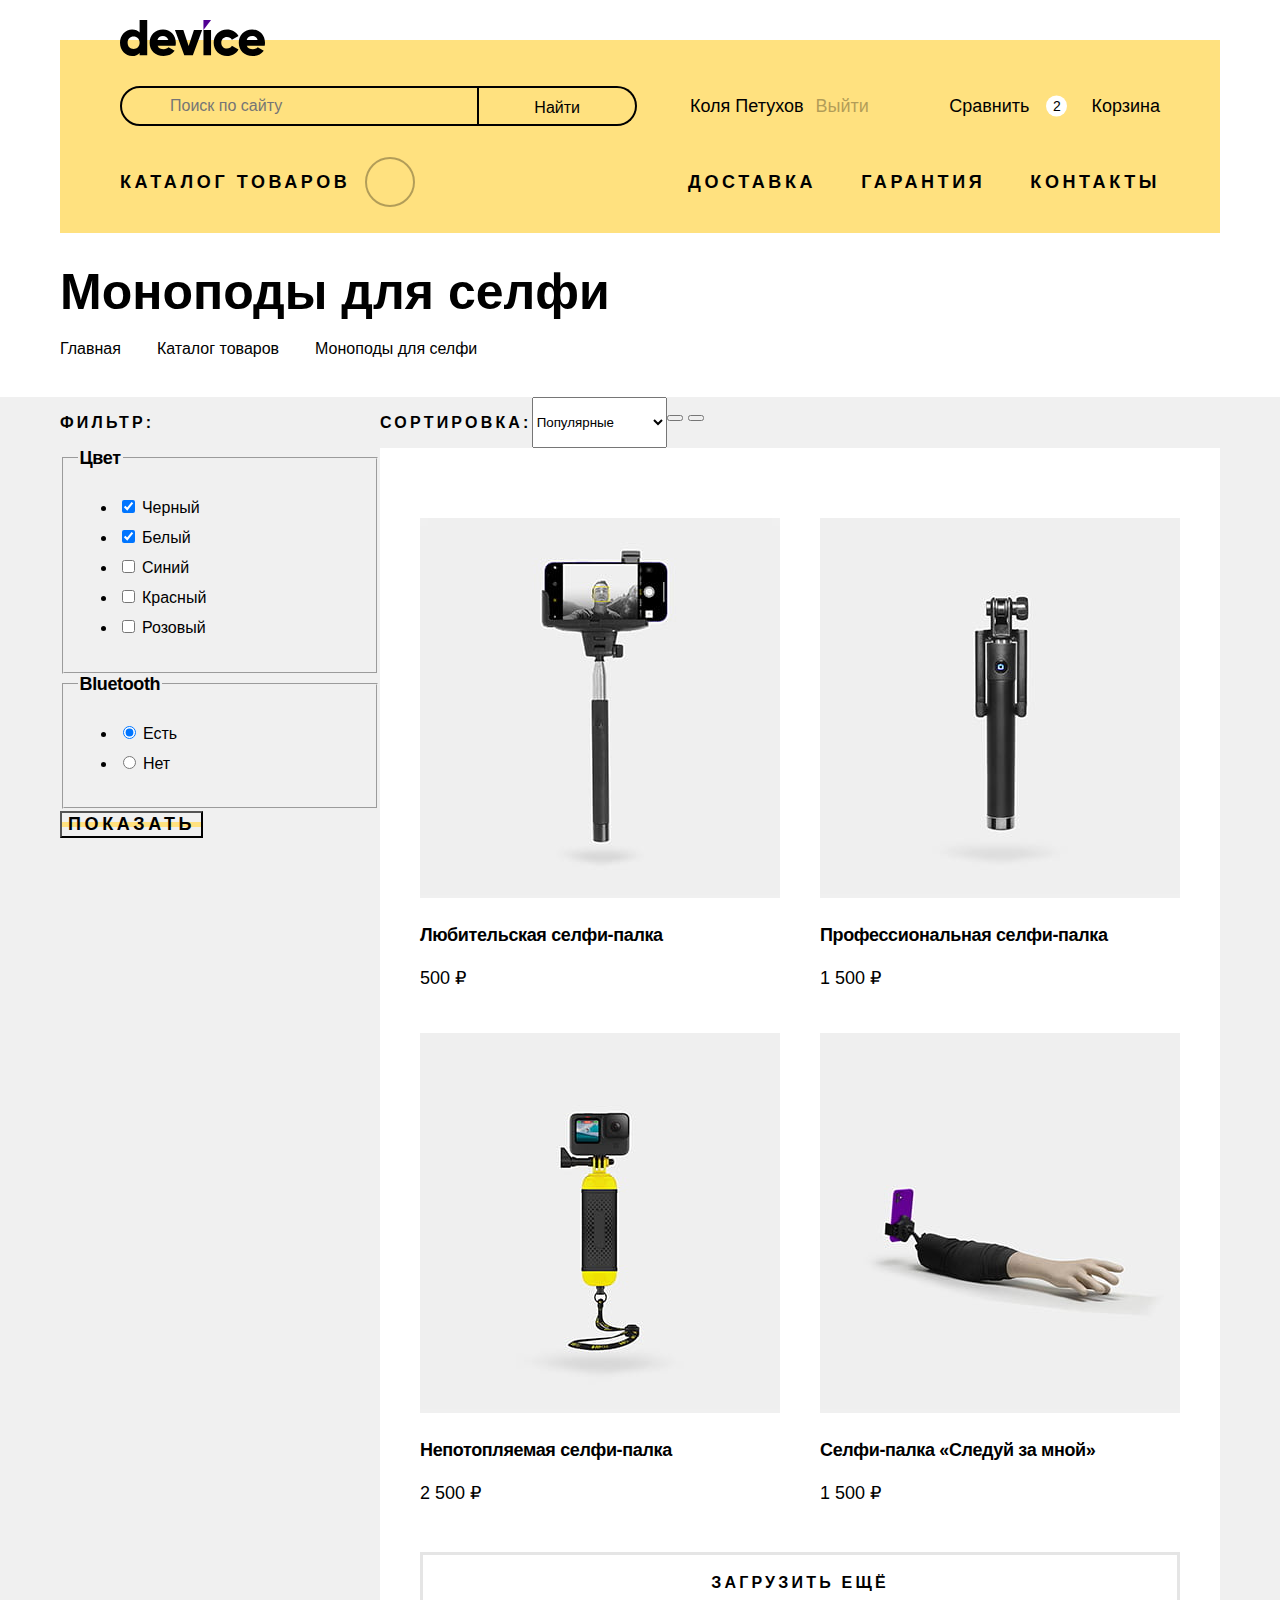
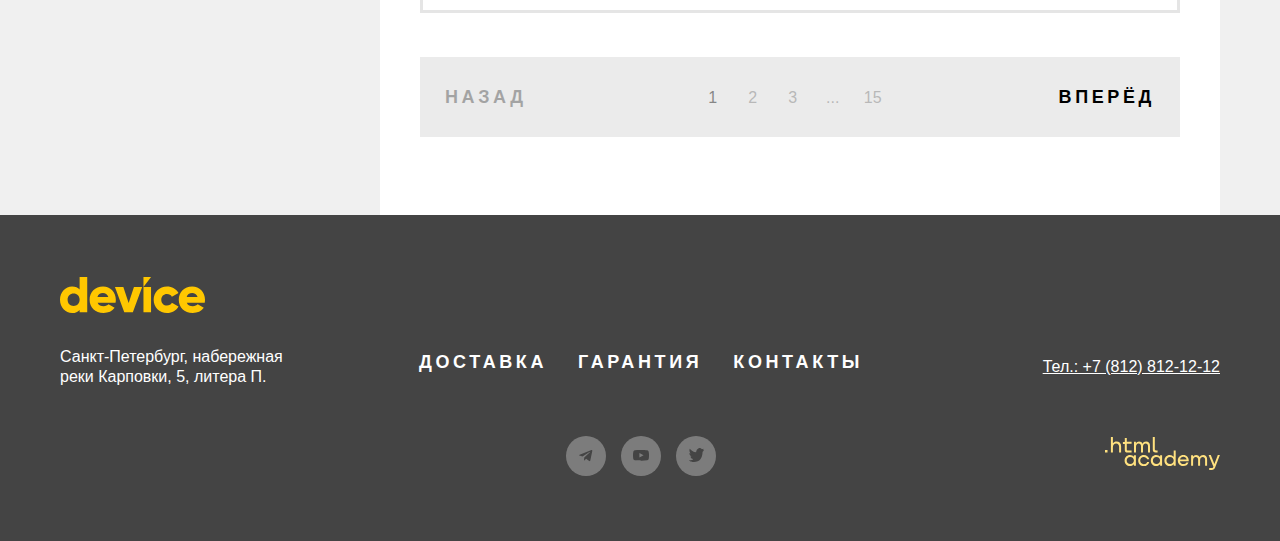
==== commit 91842983: "Правки и не только" ====
--- a/catalog.html
+++ b/catalog.html
@@ -19,15 +19,18 @@
             <label class="visually-hidden" for="site-search">Поиск</label>
             <input class="search-input" type="search" id="site-search" name="Search" placeholder="Поиск по сайту"
               required>
-            <button class="search-form-button">Найти</button>
+            <button class="search-form-button" type="submit">Найти</button>
           </form>
 
-          <a class="user-menu-link user-name" href="#">Коля Петухов</a>
+          <a class="user-menu-link login-link user-name" href="#">Коля Петухов</a>
           <a class="user-menu-link logout-link" href="#">Выйти</a>
 
           <div class="user-menu-wrapper">
             <a class="user-menu-link compare-link" href="#">Сравнить</a>
-            <a class="user-menu-link cart-link" href="#">Корзина</a>
+            <a class="user-menu-link cart-link" href="#">
+              <span class="cart-amount">2</span>
+              Корзина
+            </a>
           </div>
         </div>
 
@@ -67,7 +70,7 @@
             </li>
           </ul>
 
-          <ul class="nav">
+          <ul class="right-navigation">
             <li class="navigation-item">
               <a class="navigation-link" href="#">Доставка</a>
             </li>
@@ -263,8 +266,7 @@
     <footer class="page-footer">
       <div class="footer-wrapper">
         <a href="index.html">
-          <img class="footer-contacts-logo" src="images/logo-yellow.svg" width="145" height="36"
-            alt="Логотип «Девайс».">
+          <img class="footer-logo" src="images/logo-yellow.svg" width="145" height="36" alt="Логотип «Девайс».">
         </a>
         <address class="footer-contacts-address">
           <a class="about-text" href="#">Санкт-Петербург, набережная реки Карповки, 5, литера П.</a>
@@ -304,8 +306,9 @@
 
         <a class="html-link" href="https://htmlacademy.ru/" target="_blank">
           <span class="visually-hidden">Логотип Html Academy.</span>
-          <svg xmlns="http://www.w3.org/2000/svg" width="115" height="33" fill="none" viewBox="0 0 115 33">
-            <path fill="#FFC700"
+          <svg class="html-logo" xmlns="http://www.w3.org/2000/svg" width="115" height="33" fill="none"
+            viewBox="0 0 115 33">
+            <path fill="currentColor"
               d="M0 12.9v2.6h2.5v-2.6H0ZM11.6 4.5c-1.6 0-2.8.7-3.6 1.7h-.1V0h-2v15.5h2v-5.3c0-2.1 1.3-3.6 3.3-3.6 1.8 0 2.9 1.4 2.9 3.2v5.7h2V9.4c.1-3-1.8-4.9-4.5-4.9ZM26.6 4.8h-4.8V1.1h-2v3.8h-1.9v2h1.9v6c0 1.7 1 2.7 2.7 2.7h4.1v-2h-3.7c-.7 0-1.1-.4-1.1-1.1V6.8h4.8v-2ZM41.1 4.6c-1.6 0-2.9.8-3.5 2.1h-.1c-.6-1.2-1.8-2.1-3.4-2.1-1.4 0-2.5.8-3.1 1.8h-.1V4.8H29v10.6h2V10c0-2 1-3.5 2.6-3.5 1.5 0 2.4 1 2.4 2.6v6.3h2V9.8c0-2.4 1.4-3.3 2.6-3.3 1.5 0 2.4 1 2.4 2.6v6.3h2V8.9c.1-2.5-1.4-4.3-3.9-4.3ZM47.8 12.7c0 1.7 1 2.7 2.8 2.7h2v-2h-1.7c-.7 0-1.1-.4-1.1-1.1V0h-2v12.7ZM28.9 19.7c-.9-1.1-2.2-1.8-3.9-1.8-3.1 0-5.4 2.3-5.4 5.6s2.3 5.6 5.4 5.6c1.8 0 3-.8 3.8-1.9h.1v1.6h2V18.2h-2v1.5Zm-3.6 7.4c-2.2 0-3.6-1.6-3.6-3.6s1.4-3.6 3.6-3.6 3.6 1.6 3.6 3.6c0 1.9-1.4 3.6-3.6 3.6ZM44.2 22c-.5-2.4-2.6-4.1-5.4-4.1-3.4 0-5.6 2.5-5.6 5.6 0 3.1 2.2 5.6 5.6 5.6 2.8 0 4.9-1.8 5.4-4.2h-2.1c-.4 1.3-1.7 2.3-3.3 2.3-2.2 0-3.6-1.6-3.6-3.6s1.4-3.6 3.6-3.6c1.6 0 2.8 1 3.3 2.2h2.1V22ZM55.1 19.7c-.9-1.1-2.2-1.8-3.9-1.8-3.1 0-5.4 2.3-5.4 5.6s2.3 5.6 5.4 5.6c1.8 0 3-.8 3.8-1.9h.1v1.6h2V18.2h-2v1.5Zm-3.6 7.4c-2.2 0-3.6-1.6-3.6-3.6s1.4-3.6 3.6-3.6 3.6 1.6 3.6 3.6c0 1.9-1.5 3.6-3.6 3.6ZM68.7 19.8c-.9-1.1-2.2-1.9-3.9-1.9-3.1 0-5.4 2.3-5.4 5.6s2.2 5.6 5.4 5.6c1.7 0 3-.8 3.8-1.8h.1v1.5h2V13.4h-2v6.4Zm-3.6 7.3c-2.2 0-3.6-1.6-3.6-3.6s1.4-3.6 3.6-3.6 3.6 1.6 3.6 3.6c-.1 2-1.5 3.6-3.6 3.6ZM78.3 17.9c-3.3 0-5.5 2.5-5.5 5.6 0 3 2.1 5.6 5.5 5.6 2.5 0 4.5-1.3 5.2-3.6h-2.1c-.5 1-1.6 1.6-3 1.6-1.9 0-3.3-1.3-3.4-2.9h8.8c.2-3.6-2-6.3-5.5-6.3Zm0 1.9c1.7 0 3 1 3.3 2.6h-6.5c.3-1.5 1.5-2.6 3.2-2.6ZM98.2 17.9c-1.6 0-2.9.8-3.6 2h-.1c-.6-1.2-1.8-2-3.4-2-1.4 0-2.5.7-3.1 1.8v-1.5h-1.9v10.6h2v-5.4c0-2 1-3.4 2.6-3.5 1.5 0 2.4 1 2.4 2.6v6.3h2v-5.6c0-2.4 1.4-3.3 2.6-3.3 1.5 0 2.4 1 2.4 2.6v6.3h2v-6.5c.1-2.6-1.4-4.4-3.9-4.4ZM109.4 27l-3.6-8.9h-2.2l4.8 11.6c-.3.9-.7 1.2-1.7 1.2h-2.5v2h2.5c1.8 0 2.8-.8 3.5-2.6l4.7-12.2h-2.1l-3.4 8.9Z" />
           </svg>
         </a>
--- a/styles/styles.css
+++ b/styles/styles.css
@@ -59,7 +59,22 @@
   text-transform: uppercase;
   text-decoration: none;
   color: #000000;
-  background-color: #ffe17f;
+  text-align: center;
+  position: relative;
+  cursor: pointer;
+  background: linear-gradient(180deg, rgba(2, 0, 36, 0) 40%, rgba(255, 225, 127, 1) 41%, rgba(255, 225, 127, 1) 59%, rgba(156, 191, 155, 0) 60%);
+}
+
+.button:hover {
+  background: #ffe17f;
+}
+
+.button:active {
+  background: #ffc700;
+}
+
+.button:focus {
+  outline: 2px solid #af4fff;
 }
 
 /* Заголовки */
@@ -80,18 +95,28 @@
   margin: 0 auto;
   margin-top: 40px;
   width: 1160px;
+  position: relative;
+  z-index: 1;
 }
 
 .header-wrapper {
   width: 1040px;
   margin: 0 auto;
-  padding: 0 0 143px 0;
+  padding: 0;
   position: relative;
 }
 
 .header-logo {
   position: absolute;
   top: -20px;
+}
+
+.header-logo:hover {
+  opacity: 0.6;
+}
+
+.header-logo:active {
+  opacity: 0.3;
 }
 
 .user-menu {
@@ -121,12 +146,16 @@
   color: #000000;
   background-color: transparent;
   box-sizing: border-box;
+  background-image: url("../images/search-icon.svg");
+  background-repeat: no-repeat;
+  background-position: 14px 10px;
 }
 
 .search-form-button {
   height: 40px;
   padding: 10px 55px;
   border: 2px solid #000000;
+  border-left: 0;
   border-radius: 0 50px 50px 0;
   font-family: "Rubik", sans-serif;
   font-size: 16px;
@@ -134,6 +163,17 @@
   color: #000000;
   background-color: transparent;
   box-sizing: border-box;
+  cursor: pointer;
+}
+
+.search-form-button:hover {
+  color: #ffffff;
+  background-color: #000000;
+}
+
+.search-form-button:active {
+  color: #999999;
+  background-color: #000000;
 }
 
 .user-menu-wrapper {
@@ -146,7 +186,6 @@
   text-decoration: none;
 }
 
-
 .catalog-menu {
   padding: 0;
   margin: 0;
@@ -159,6 +198,21 @@
 
 .login-link {
   padding-left: 28px;
+  background-image: url("../images/login-icon.svg");
+  background-repeat: no-repeat;
+  background-position: 2px center;
+}
+
+.login-link:hover {
+  opacity: 0.6;
+}
+
+.login-link:active {
+  opacity: 0.3;
+}
+
+.login-link:focus {
+  outline: 2px solid #af4fff;
 }
 
 .logout-link {
@@ -167,10 +221,60 @@
 
 .compare-link {
   padding-left: 25px;
+  background-image: url("../images/compare-icon.svg");
+  background-repeat: no-repeat;
+  background-position: 2px center;
+}
+
+.compare-link:hover {
+  opacity: 0.6;
+}
+
+.compare-link:active {
+  opacity: 0.3;
+}
+
+.compare-link:focus {
+  outline: 2px solid #af4fff;
 }
 
 .cart-link {
   padding-left: 45px;
+  position: relative;
+  background-image: url("../images/cart-icon.svg");
+  background-repeat: no-repeat;
+  background-position: 17px;
+}
+
+.cart-link:hover {
+  opacity: 0.6;
+}
+
+.cart-link:active {
+  opacity: 0.3;
+}
+
+.cart-link:focus {
+  outline: 2px solid #af4fff;
+}
+
+.cart-amount {
+  width: 21px;
+  height: 21px;
+  background-color: #ffffff;
+  text-align: center;
+  border-radius: 50%;
+  font-family: "Rubik", sans-serif;
+  font-size: 14px;
+  font-weight: 400;
+  line-height: 21px;
+  color: #000000;
+  padding: 0;
+  margin: 0;
+  position: absolute;
+  left: 0;
+  top: 50%;
+  transform: translateY(-50%);
 }
 
 .navigation {
@@ -182,7 +286,7 @@
   align-items: center;
 }
 
-.nav {
+.right-navigation {
   list-style-type: none;
   display: flex;
   flex-wrap: wrap;
@@ -202,12 +306,37 @@
   color: #000000;
 }
 
-.catalog-item {
-  margin-right: 276px;
+.navigation-link:hover {
+  opacity: 0.6;
+}
+
+.navigation-link:active {
+  opacity: 0.3;
+}
+
+.catalog-link {
+  position: relative;
 }
 
 .menu-button {
-  height: 10px;
+  width: 50px;
+  height: 50px;
+  background-color: transparent;
+  border: 2px solid #000000;
+  border-radius: 50%;
+  opacity: 0.3;
+  padding: 0;
+  position: absolute;
+  top: -10px;
+  right: -65px;
+  background-image: url("../images/plus-icon.svg");
+  background-repeat: no-repeat;
+  background-position: center;
+  cursor: pointer;
+}
+
+.menu-button:hover {
+  opacity: 1;
 }
 
 .submenu-link {
@@ -234,17 +363,15 @@
 
 .slider-image {
   margin-right: 40px;
-  position: relative;
-  top: -122px;
+  margin-top: -5px;
 }
 
 .slider-number {
   font-weight: 700;
   font-size: 180px;
-  line-height: 30px;
   color: #ffffff;
   position: absolute;
-  top: -40px;
+  top: 75px;
   right: 50px;
 }
 
@@ -253,12 +380,20 @@
   flex-wrap: wrap;
   justify-content: space-between;
   position: relative;
-  top: -28px;
+}
+
+.slider-product::before {
+  content: "";
+  width: 100%;
+  height: 143px;
+  position: absolute;
+  background-color: #ffe17f;
+  z-index: -1;
 }
 
 .slider-product-wrapper {
   width: 560px;
-  position: relative;
+  padding-top: 115px;
 }
 
 .slider-product-title {
@@ -270,7 +405,7 @@
 
 .slider-product-description {
   padding: 0;
-  margin: 0 0 50px 0;
+  margin: 0 0 45px 0;
 }
 
 .specifications {
@@ -279,14 +414,21 @@
   gap: 20px;
 }
 
-.product-specifications b {
+.product-specifications {
+  margin: 0;
+  padding: 0;
+}
+
+.specifications-value {
   color: #000000;
   font-size: 36px;
   font-weight: 400;
   line-height: 30px;
-}
-
-.product-specifications p {
+  display: block;
+  margin-bottom: 15px;
+}
+
+.specifications-name {
   color: #444444;
   font-size: 16px;
   line-height: 30px;
@@ -296,21 +438,90 @@
 
 .slider-pagination {
   display: flex;
+  flex-wrap: wrap;
   justify-content: center;
   padding: 0;
   margin: 0;
+  margin-top: -30px;
+  list-style-type: none;
+  position: relative;
+  z-index: 1;
+}
+
+.slider-pagination-item {
+  margin: 0 10px;
+}
+
+.slider-pagination-button {
+  width: 12px;
+  height: 12px;
+  margin: 0;
+  padding: 0;
+  background-color: #ffffff;
+  border: 2px solid #000000;
+  border-radius: 50%;
+  cursor: pointer;
+}
+
+.slider-pagination-button-current {
+  background-color: #000000;
+}
+
+.slider-pagination-button:hover {
+  opacity: 0.6;
+}
+
+.slider-pagination-button:active {
+  opacity: 0.3;
+}
+
+.slider-controls {
+  position: absolute;
+  top: 205px;
+  left: 30px;
+  width: 530px;
+  display: flex;
+  justify-content: space-between;
+}
+
+.slider-button {
+  width: 20px;
+  height: 60px;
+  background-color: transparent;
+  border: none;
+  background-image: url("../images/arrow.svg");
+  cursor: pointer;
+  background-position: center;
+  background-repeat: no-repeat;
+}
+
+.slider-button:hover {
+  opacity: 0.6;
+}
+
+.slider-button:active {
+  opacity: 0.3;
+}
+
+.slider-button:focus {
+  outline: 2px solid #af4fff;
+}
+
+.slider-next {
+  transform: rotate(180deg);
 }
 
 .slider-link {
-  display: block;
-  margin-bottom: 50px;
+  display: inline-block;
+  margin-bottom: 43px;
+  padding: 14px 36px;
 }
 
 /* Категории */
 .categories {
   width: 1160px;
   margin: 0 auto;
-  margin-bottom: 170px;
+  margin-bottom: 80px;
 }
 
 .categories-list {
@@ -325,6 +536,14 @@
 .categories-list-item {
   width: 160px;
   line-height: 24px;
+}
+
+.categories-list-item:hover .categories-img {
+  background-color: #ffc700;
+}
+
+.categories-list-item:active {
+  opacity: 0.3;
 }
 
 .categories-img {
@@ -345,32 +564,61 @@
 
 /* Услуги */
 .services {
+  margin-bottom: 67px;
+  position: relative;
+  min-height: 390px;
+}
+
+.services::after {
+  content: "";
   background-color: #f0f0f0;
-  margin-bottom: 70px;
+  width: 100%;
+  height: 290px;
+  position: absolute;
+  bottom: 0;
+  z-index: -1;
 }
 
 .services-wrapper {
   width: 1160px;
   display: flex;
   flex-wrap: wrap;
-  justify-content: space-between;
-  min-height: 319px;
   margin: 0 auto;
 }
 
 .services-list {
   list-style-type: none;
-  padding: 0;
-  margin: 65px 116px 65px 0;
+  padding: 65px 130px 65px 0;
+  margin: 0 113px 0 0;
+  position: relative;
+}
+
+.services-list::after {
+  content: "";
+  height: 100%;
+  width: 7px;
+  position: absolute;
+  background-color: #000000;
+  right: 0;
+  top: 0;
 }
 
 .services-item:not(:last-child) {
   margin-bottom: 35px;
 }
 
+.services-link {
+  border: none;
+  background-color: transparent;
+  box-sizing: border-box;
+  padding: 13px 20px;
+  width: 160px;
+  min-height: 40px;
+}
+
 .services-link-current {
   color: #ffe17f;
-  background-color: #000000;
+  background: #000000;
 }
 
 .about-service {
@@ -380,7 +628,7 @@
 }
 
 .delivery-service {
-  background-image: url(../images/delivery-man.svg);
+  background-image: url("../images/delivery-man.svg");
   background-repeat: no-repeat;
   background-position: right;
 }
@@ -393,15 +641,15 @@
 .services-description {
   padding: 0;
   margin: 0;
+  width: 453px
 }
 
 .delivery-button {
   display: block;
   width: 1160px;
-  min-height: 100px;
   margin: 0 auto;
   margin-bottom: 70px;
-  padding: 40px 125px;
+  padding: 40px 200px;
   box-sizing: border-box;
   font-family: "Raleway", sans-serif;
   font-weight: 800;
@@ -412,6 +660,44 @@
   background-color: #f0f0f0;
   border: none;
   cursor: pointer;
+  position: relative;
+}
+
+.delivery-button::before {
+  content: "";
+  width: 125px;
+  height: 100%;
+  background-color: #ffe17f;
+  background-image: url("../images/delivery-car.svg");
+  background-repeat: no-repeat;
+  background-position: center;
+  position: absolute;
+  top: 0;
+  left: 0;
+}
+
+.delivery-button:hover::before {
+  background-color: #ffc700;
+}
+
+.delivery-button:active {
+  opacity: 0.3;
+}
+
+.delivery-button::after {
+  content: "";
+  width: 40px;
+  height: 40px;
+  border-radius: 50%;
+  background-color: #dcdcdc;
+  background-image: url("../images/info-icon.svg");
+  background-repeat: no-repeat;
+  background-position: center;
+  position: absolute;
+  right: 43px;
+  top: 50%;
+  transform: translateY(-50%);
+  opacity: 0.5;
 }
 
 /* О нас и Контакты */
@@ -419,7 +705,7 @@
   width: 1160px;
   display: flex;
   margin: 0 auto;
-  margin-bottom: 70px;
+  margin-bottom: 88px;
   padding-top: 47px;
   justify-content: space-between;
 }
@@ -433,6 +719,16 @@
 
 .about-us-title {
   margin-bottom: 18px;
+  position: relative;
+}
+
+.about-us-title::before {
+  content: "";
+  width: 85px;
+  height: 7px;
+  background-color: #000000;
+  position: absolute;
+  top: -45px;
 }
 
 /* Способы доставки*/
@@ -444,6 +740,7 @@
 .delivery-options {
   padding: 0;
   margin: 0;
+  list-style-type: none;
 }
 
 .delivery-options-item {
@@ -451,10 +748,36 @@
   line-height: 20px;
   letter-spacing: -0.02em;
   color: #000000;
+  padding-left: 35px;
+  position: relative;
+}
+
+.delivery-options-item::before {
+  content: "";
+  width: 8px;
+  height: 8px;
+  border-radius: 50%;
+  background-color: #ffc700;
+  position: absolute;
+  left: 0;
+  top: 50%;
+  transform: translateY(-50%);
 }
 
 .delivery-options-item:not(:last-child) {
   margin-bottom: 19px;
+}
+
+.about-us-button {
+  width: 270px;
+  padding: 13px 20px;
+  box-sizing: border-box;
+}
+
+.contact-us-button {
+  width: 260px;
+  padding: 13px 20px;
+  box-sizing: border-box;
 }
 
 /* Контакты */
@@ -481,6 +804,7 @@
 .contacts-address {
   font-style: normal;
   margin: 0;
+  margin-top: -15px;
   padding: 0;
 }
 
@@ -498,6 +822,7 @@
 .contacts-schedule {
   padding: 0;
   margin: 0;
+  margin-top: -15px;
   list-style-type: none;
 }
 
@@ -509,7 +834,7 @@
 .subscription-wrapper {
   width: 1160px;
   margin: 0 auto;
-  padding: 56px 0;
+  padding: 65px 0 55px 15px;
   display: flex;
   flex-wrap: wrap;
 }
@@ -519,21 +844,59 @@
 }
 
 .subscription-description {
-  margin: 0;
-  margin-left: auto;
+  margin: 10px 0 0 auto;
   width: 560px;
-  align-self: center;
 }
 
 .subscription-form {
-  margin-top: 144px;
-  display: flex;
+  margin-top: 140px;
+  display: flex;
+  flex-wrap: wrap;
   width: 1160px;
+}
+
+.email-field {
+  font-family: "Rubik", sans-serif;
+  font-size: 18px;
+  font-weight: 400;
+  line-height: 30px;
+  background-color: transparent;
+  border: none;
+  border-bottom: 3px solid #c4c4c4;
+  padding: 11px 16px;
+  width: 557px;
+  box-sizing: border-box;
+}
+
+.subscribe-button {
+  font-family: "Raleway", sans-serif;
+  font-size: 18px;
+  font-weight: 800;
+  line-height: 21px;
+  letter-spacing: 0.2em;
+  text-transform: uppercase;
+  text-decoration: none;
+  color: #000000;
+  border: 3px solid #c4c4c4;
+  padding: 18px 40px;
+  box-sizing: border-box;
+  width: 253px;
+  cursor: pointer;
+}
+
+.subscribe-button:hover {
+  color: #ffffff;
+  background: #000000;
+  border: 3px solid #000000;
 }
 
 .free-note {
   margin-left: auto;
-
+  padding-left: 32px;
+  background-image: url("../images/tick-icon.svg");
+  background-repeat: no-repeat;
+  background-position: left center;
+  align-self: center;
 }
 
 /* Футер */
@@ -558,6 +921,14 @@
 .footer-logo-link {
   grid-column: 1/2;
   justify-self: start;
+}
+
+.footer-logo:hover {
+  opacity: 0.6;
+}
+
+.footer-logo:active {
+  opacity: 0.3;
 }
 
 .footer-contacts-address {
@@ -633,19 +1004,19 @@
 }
 
 .telegram-link {
-  background-image: url(../images/telegram-icon.svg);
+  background-image: url("../images/telegram-icon.svg");
   background-repeat: no-repeat;
   background-position: center;
 }
 
 .youtube-link {
-  background-image: url(../images/youtube-icon.svg);
+  background-image: url("../images/youtube-icon.svg");
   background-repeat: no-repeat;
   background-position: center;
 }
 
 .twitter-link {
-  background-image: url(../images/twitter-icon.svg);
+  background-image: url("../images/twitter-icon.svg");
   background-repeat: no-repeat;
   background-position: center;
 }
@@ -654,6 +1025,19 @@
   grid-column: 3/-1;
   justify-self: end;
   margin-top: 25px;
+}
+
+.html-logo {
+  color: #ffe17f;
+}
+
+.html-logo:hover {
+  color: #ffffff;
+}
+
+.html-logo:active {
+  color: #ffffff;
+  opacity: 0.3;
 }
 
 /* Каталог */
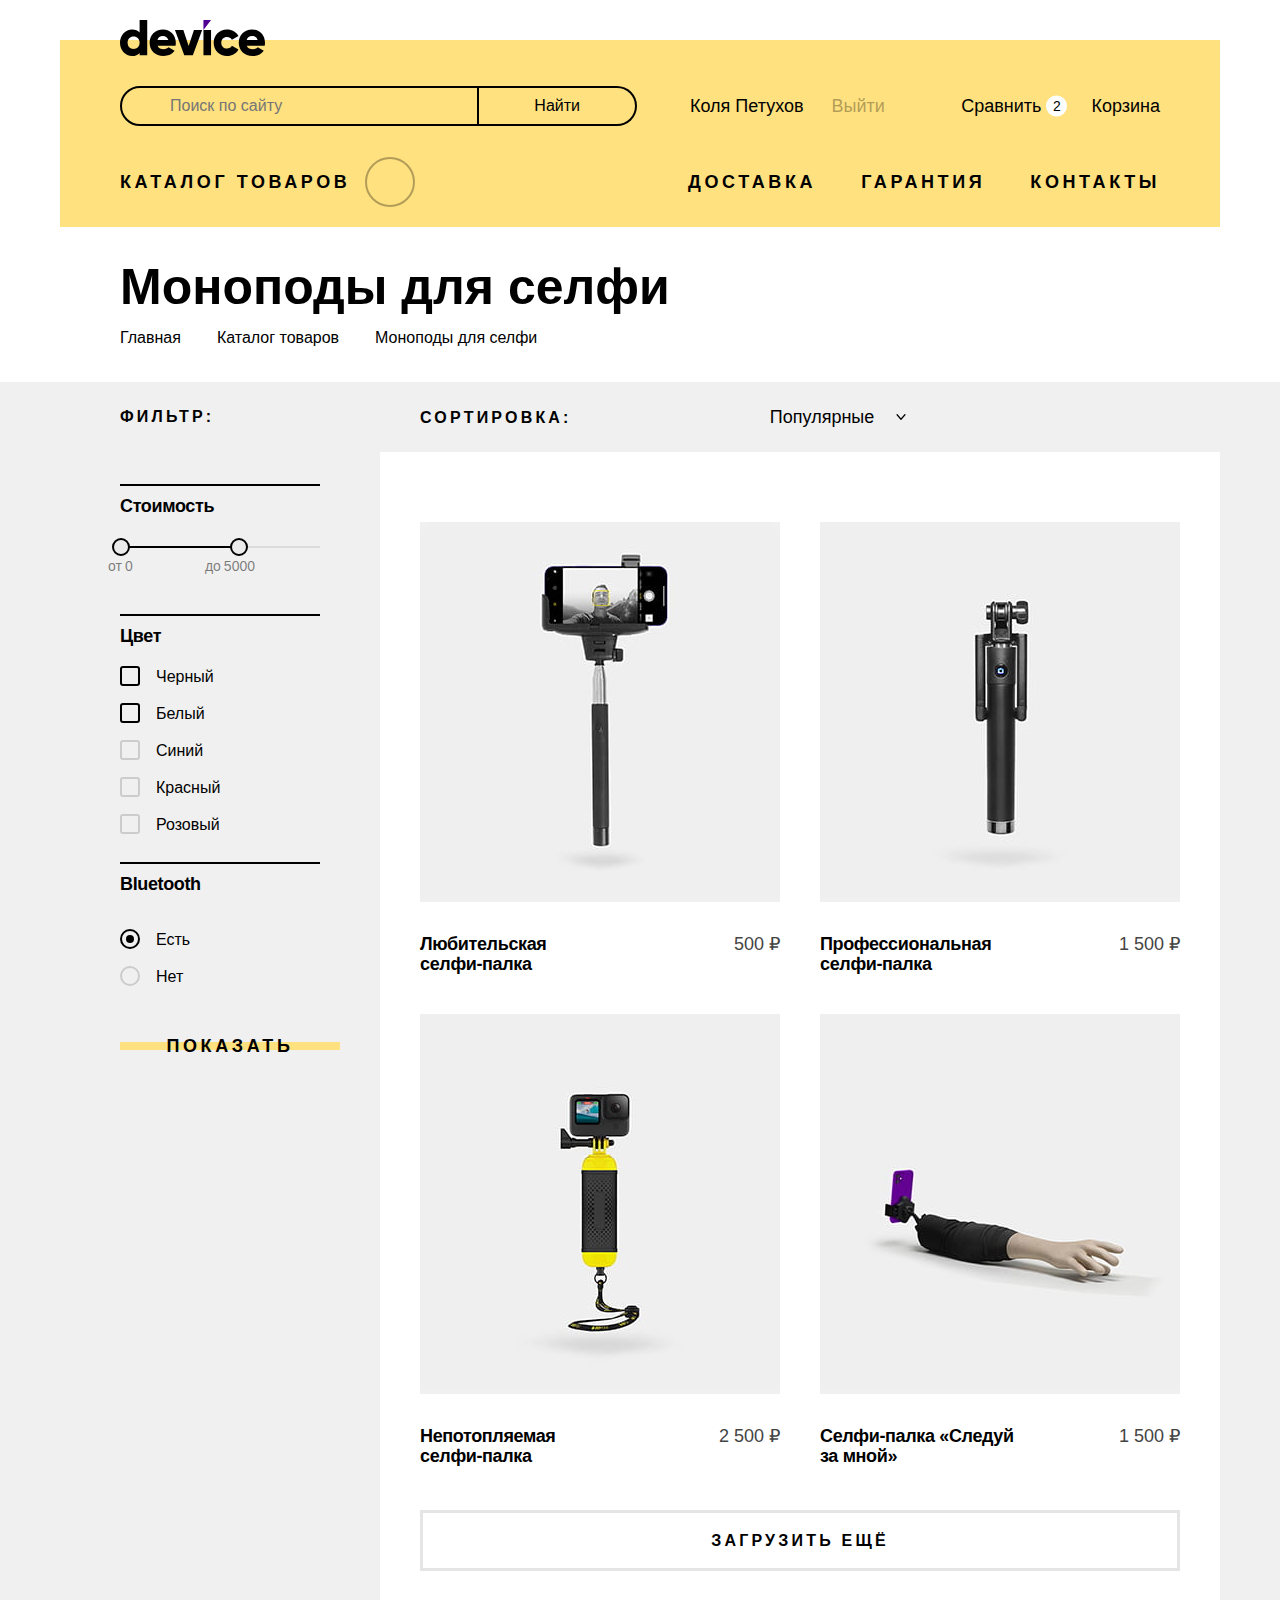
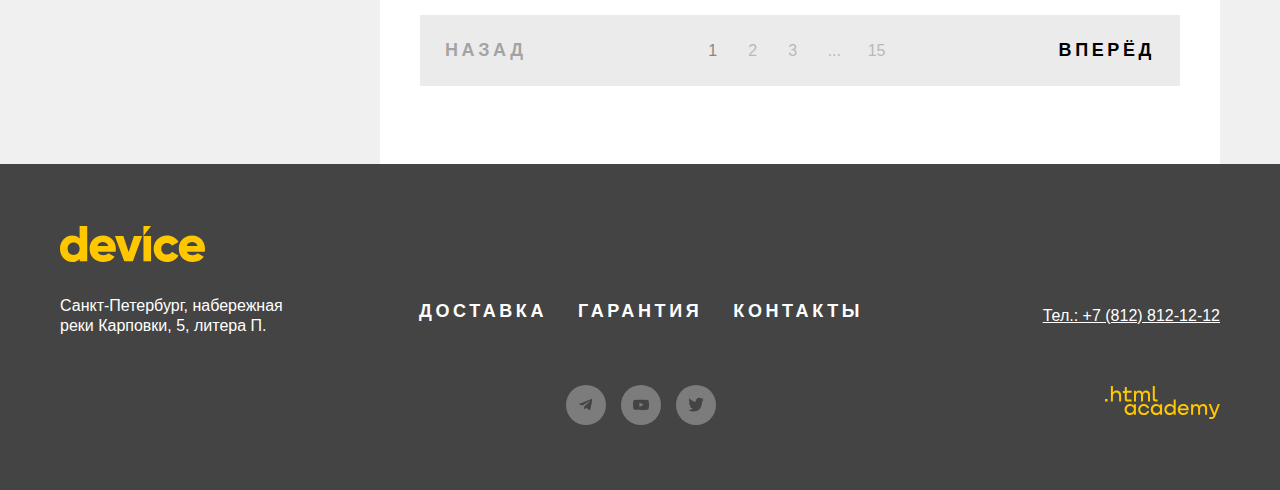
==== commit 8422c06d: "доработки" ====
--- a/catalog.html
+++ b/catalog.html
@@ -42,31 +42,37 @@
                 <span class="visually-hidden">Раскрыть подменю.</span>
               </button>
 
-              <ul class="submenu hidden">
-                <li class="submenu-item">
-                  <a class="submenu-link" href="">Виртуальная реальность</a>
-                </li>
-
-                <li class="submenu-item">
-                  <a class="submenu-link" href="">Моноподы для селфи</a>
-                </li>
-
-                <li class="submenu-item">
-                  <a class="submenu-link" href="">Экшн-камеры</a>
-                </li>
-
-                <li class="submenu-item">
-                  <a class="submenu-link" href="">Фитнес-браслеты</a>
-                </li>
-
-                <li class="submenu-item">
-                  <a class="submenu-link" href="">Умные часы</a>
-                </li>
-
-                <li class="submenu-item">
-                  <a class="submenu-link" href="">Квадрокоптеры</a>
-                </li>
-              </ul>
+              <div class="submenu-wrapper">
+                <ul class="submenu">
+                  <li class="submenu-item">
+                    <a class="submenu-link" href="">Виртуальная реальность</a>
+                  </li>
+
+                  <li class="submenu-item">
+                    <a class="submenu-link submenu-link-current" href="">Моноподы для селфи</a>
+                  </li>
+
+                  <li class="submenu-item">
+                    <a class="submenu-link" href="">Экшн-камеры</a>
+                  </li>
+                </ul>
+
+                <ul class="submenu">
+                  <li class="submenu-item">
+                    <a class="submenu-link" href="">Фитнес-браслеты</a>
+                  </li>
+
+                  <li class="submenu-item">
+                    <a class="submenu-link" href="">Умные часы</a>
+                  </li>
+                </ul>
+
+                <ul class="submenu">
+                  <li class="submenu-item">
+                    <a class="submenu-link" href="">Квадрокоптеры</a>
+                  </li>
+                </ul>
+              </div>
             </li>
           </ul>
 
@@ -104,69 +110,105 @@
       </header>
 
       <section class="catalog-products">
-        <h2 class="visually-hidden">Список товаров с фильтрами</h2>
+        <h2 class="visually-hidden">Список товаров с фильтрами.</h2>
 
         <div class="catalog-wrapper">
           <section class="filter">
             <h3 class="filter-title">Фильтр:</h3>
             <form class="catalog-filter" action="https://echo.htmlacademy.ru/" method="get">
-
               <fieldset class="catalog-filter-group">
-                <legend class="catalog-filter-title">Цвет</legend>
+                <legend class="catalog-filter-title">Стоимость</legend>
+
+                <div class="range">
+                  <div class="range-scale">
+                    <div class="range-bar" style="left: 0; width: 120px">
+                      <button class="range-toggle toggle-min" type="button">
+                        <span class="visually-hidden">Изменить минимальную цену.</span>
+                      </button>
+                      <button class="range-toggle toggle-max" type="button">
+                        <span class="visually-hidden">Изменить максимальную цену.</span>
+                      </button>
+                    </div>
+                  </div>
+
+                  <div class="range-wrapper-inputs">
+                    <label class="catalog-filter-label">
+                      от <input class="range-input" type="number" value="0" name="min-price">
+                    </label>
+                    <label class="catalog-filter-label">
+                      до <input class="range-input" type="number" value="5000" name="max-price">
+                    </label>
+                  </div>
+                </div>
+              </fieldset>
+
+              <fieldset class="catalog-filter-group">
+                <legend class="catalog-filter-title color-title">Цвет</legend>
                 <ul class="catalog-filter-list">
                   <li class="catalog-filter-item">
                     <label class="control">
-                      <input class="control-input" type="checkbox" name="black" checked>
-                      Черный
-                    </label>
-                  </li>
-
-                  <li class="catalog-filter-item">
-                    <label class="control">
-                      <input class="control-input" type="checkbox" name="white" checked>
-                      Белый
-                    </label>
-                  </li>
-                  <li class="catalog-filter-item">
-                    <label class="control">
-                      <input class="control-input" type="checkbox" name="blue">
-                      Синий
-                    </label>
-                  </li>
-                  <li class="catalog-filter-item">
-                    <label class="control">
-                      <input class="control-input" type="checkbox" name="red">
-                      Красный
-                    </label>
-                  </li>
-                  <li class="catalog-filter-item">
-                    <label class="control">
-                      <input class="control-input" type="checkbox" name="pink">
-                      Розовый
+                      <input class="control-input visually-hidden" type="checkbox" name="black" checked>
+                      <span class="control-mark"></span>
+                      <span class="control-label">Черный</span>
+                    </label>
+                  </li>
+
+                  <li class="catalog-filter-item">
+                    <label class="control">
+                      <input class="control-input visually-hidden" type="checkbox" name="white" checked>
+                      <span class="control-mark"></span>
+                      <span class="control-label">Белый</span>
+                    </label>
+                  </li>
+
+                  <li class="catalog-filter-item">
+                    <label class="control">
+                      <input class="control-input visually-hidden" type="checkbox" name="blue">
+                      <span class="control-mark"></span>
+                      <span class="control-label">Синий</span>
+                    </label>
+                  </li>
+
+                  <li class="catalog-filter-item">
+                    <label class="control">
+                      <input class="control-input visually-hidden" type="checkbox" name="red">
+                      <span class="control-mark"></span>
+                      <span class="control-label">Красный</span>
+                    </label>
+                  </li>
+
+                  <li class="catalog-filter-item">
+                    <label class="control">
+                      <input class="control-input visually-hidden" type="checkbox" name="pink">
+                      <span class="control-mark"></span>
+                      <span class="control-label">Розовый</span>
                     </label>
                   </li>
                 </ul>
               </fieldset>
 
               <fieldset class="catalog-filter-group">
-                <legend class="catalog-filter-title">Bluetooth</legend>
+                <legend class="catalog-filter-title bluetooth-title">Bluetooth</legend>
                 <ul class="catalog-filter-list">
                   <li class="catalog-filter-item">
                     <label class="control">
-                      <input class="control-input" type="radio" name="bluetooth-group" value="yes" checked>
-                      Есть
-                    </label>
-                  </li>
-                  <li class="catalog-filter-item">
-                    <label class="control">
-                      <input class="control-input" type="radio" name="bluetooth-group" value="no">
-                      Нет
+                      <input class="control-input visually-hidden" type="radio" name="bluetooth-group" value="yes"
+                        checked>
+                      <span class="control-mark"></span>
+                      <span class="control-label">Есть</span>
+                    </label>
+                  </li>
+                  <li class="catalog-filter-item">
+                    <label class="control">
+                      <input class="control-input visually-hidden" type="radio" name="bluetooth-group" value="no">
+                      <span class="control-mark"></span>
+                      <span class="control-label">Нет</span>
                     </label>
                   </li>
                 </ul>
               </fieldset>
 
-              <button class="button" type="submit">Показать</button>
+              <button class="button filter-button" type="submit">Показать</button>
             </form>
           </section>
 
@@ -192,71 +234,83 @@
             <div class="product-list-wrapper">
               <ul class="product-list">
                 <li class="product-card">
-                  <a class="product-card-link" href="product.html">
+                  <a class="product-card-link" href="#">
                     <img class="product-card-image" src="images/product-1.jpg" width="360" height="380"
                       alt="Любительская селфи-палка.">
-                    <h3 class="product-card-title">Любительская селфи-палка</h3>
+                    <div class="product-info">
+                      <h3 class="product-card-title">Любительская<br>селфи-палка</h3>
+                      <b class="product-card-price">500 ₽</b>
+                    </div>
                   </a>
-                  <b class="product-card-price">500 ₽</b>
+                  <a class="button product-card-button" href="#">Подробнее</a>
                 </li>
 
                 <li class="product-card">
-                  <a class="product-card-link" href="product.html">
+                  <a class="product-card-link" href="#">
                     <img class="product-card-image" src="images/product-2.jpg" width="360" height="380"
                       alt="Профессиональная селфи-палка.">
-                    <h3 class="product-card-title">Профессиональная селфи-палка</h3>
+                    <div class="product-info">
+                      <h3 class="product-card-title">Профессиональная<br>селфи-палка</h3>
+                      <b class="product-card-price">1 500 ₽</b>
+                    </div>
                   </a>
-                  <b class="product-card-price">1 500 ₽</b>
+                  <a class="button product-card-button" href="#">Подробнее</a>
                 </li>
 
                 <li class="product-card">
-                  <a class="product-card-link" href="product.html">
+                  <a class="product-card-link" href="#">
                     <img class="product-card-image" src="images/product-3.jpg" width="360" height="380"
                       alt="Непотопляемая селфи-палка.">
-                    <h3 class="product-card-title">Непотопляемая селфи-палка</h3>
+                    <div class="product-info">
+                      <h3 class="product-card-title">Непотопляемая<br>селфи-палка</h3>
+                      <b class="product-card-price">2 500 ₽</b>
+                    </div>
                   </a>
-                  <b class="product-card-price">2 500 ₽</b>
+                  <a class="button product-card-button" href="#">Подробнее</a>
                 </li>
 
                 <li class="product-card">
-                  <a class="product-card-link" href="product.html">
+                  <a class="product-card-link" href="#">
                     <img class="product-card-image" src="images/product-4.jpg" width="360" height="380"
                       alt="Селфи-палка «Следуй за мной».">
-                    <h3 class="product-card-title">Селфи-палка «Следуй за мной»</h3>
+                    <div class="product-info">
+                      <h3 class="product-card-title">Селфи-палка «Следуй за&nbsp;мной»</h3>
+                      <b class="product-card-price">1 500 ₽</b>
+                    </div>
                   </a>
-                  <b class="product-card-price">1 500 ₽</b>
+                  <a class="button product-card-button" href="#">Подробнее</a>
                 </li>
               </ul>
 
               <button class="button-show-more" type="button">Загрузить ещё</button>
 
-              <ul class="pagination">
-                <li class="pagination-item pagination-prev">
-                  <a class="pagination-link pagination-prev-link pagination-disabled">
-                    Назад
-                  </a>
-                </li>
-                <li class="pagination-item">
-                  <a class="pagination-link pagination-current">1</a>
-                </li>
-                <li class="pagination-item">
-                  <a class="pagination-link" href="#">2</a>
-                </li>
-                <li class="pagination-item">
-                  <a class="pagination-link" href="#">3</a>
-                </li>
-                <li class="pagination-item">
-                  <a class="pagination-link" href="#">...</a>
-                </li>
-                <li class="pagination-item">
-                  <a class="pagination-link" href="#">15</a>
-                </li>
-                <li class="pagination-item pagination-next">
-                  <a class="pagination-link pagination-next-link" href="#">
-                    Вперёд
-                  </a>
-                </li>
-              </ul>
+              <div class="pagination-wrapper">
+                <a class="pagination-button pagination-prev pagination-disabled">
+                  Назад
+                </a>
+
+                <ul class="pagination">
+                  <li class="pagination-item">
+                    <a class="pagination-link pagination-current">1</a>
+                  </li>
+                  <li class="pagination-item">
+                    <a class="pagination-link" href="#">2</a>
+                  </li>
+                  <li class="pagination-item">
+                    <a class="pagination-link" href="#">3</a>
+                  </li>
+                  <li class="pagination-item">
+                    <a class="pagination-link" href="#">...</a>
+                  </li>
+                  <li class="pagination-item">
+                    <a class="pagination-link" href="#">15</a>
+                  </li>
+                </ul>
+
+                <a class="pagination-button pagination-next" href="#">
+                  Вперёд
+                </a>
+              </div>
             </div>
           </div>
         </div>
@@ -287,19 +341,34 @@
         <a class="footer-contacts-phone" href="tel:+78128121212">Тел.: +7 (812) 812-12-12</a>
 
         <ul class="social-list">
-          <li class="social-item telegram-link">
+          <li class="social-item">
             <a class="social-link" href="https://t.me/htmlacademy" target="_blank">
+              <svg class="social-icon" xmlns="http://www.w3.org/2000/svg" width="14" height="12" fill="none"
+                viewBox="0 0 14 12">
+                <path fill="currentColor"
+                  d="M12.443.074.623 4.632c-.807.324-.802.774-.148.974l3.035.947 7.021-4.43c.332-.202.635-.093.386.128L5.228 7.385l-.209 3.129c.307 0 .442-.141.614-.307l1.474-1.433 3.066 2.264c.565.312.971.152 1.112-.523l2.013-9.485c.206-.826-.316-1.2-.855-.956Z" />
+              </svg>
               <span class="visually-hidden">Телеграм.</span>
             </a>
           </li>
-          <li class="social-item youtube-link">
+          <li class="social-item">
             <a class="social-link" href="https://www.youtube.com/user/htmlacademyru" target="_blank">
               <span class="visually-hidden">YouTube.</span>
+              <svg class="social-icon" xmlns="http://www.w3.org/2000/svg" width="16" height="11" fill="none"
+                viewBox="0 0 16 11">
+                <path fill="currentColor"
+                  d="M15.667 1.675a1.857 1.857 0 0 0-.51-.847 2.034 2.034 0 0 0-.893-.495c-1.252-.33-6.268-.33-6.268-.33a51.083 51.083 0 0 0-6.26.314 2.107 2.107 0 0 0-.892.506c-.246.238-.425.53-.518.851A19.393 19.393 0 0 0 0 5.337C-.008 6.564.101 7.79.326 8.999c.091.32.27.611.516.846.248.236.556.406.894.496 1.27.329 6.26.329 6.26.329 2.094.024 4.188-.08 6.268-.313.335-.087.642-.257.892-.495.244-.23.42-.524.51-.847.23-1.207.342-2.434.334-3.663a17.72 17.72 0 0 0-.333-3.678ZM6.402 7.619V3.055l4.173 2.282L6.402 7.62Z" />
+              </svg>
             </a>
           </li>
-          <li class="social-item twitter-link">
+          <li class="social-item">
             <a class="social-link" href="https://twitter.com/htmlacademy_ru" target="_blank">
               <span class="visually-hidden">Twitter.</span>
+              <svg class="social-icon" xmlns="http://www.w3.org/2000/svg" width="15" height="15" fill="none"
+                viewBox="0 0 15 15">
+                <path fill="currentColor"
+                  d="M9.7.155c1.5-.5 2.6.3 3.2 1.1.5-.2 1.1-.4 1.7-.6 0 .8-.5 1.4-.8 1.6.7.2 1.2-.4 1.2-.4-.1.9-.9 1.7-1.4 1.9-.2 6.3-2.8 10.4-8.9 10.3h-.4c-.3 0-3.7-.4-4.3-1.8 2 .2 3.4-.4 4.1-1.1-.8-.3-2.4-.4-2.6-2.8.3.2.5.3 1.1.2-1.1-.8-2.3-1.5-2.2-3.5.3.3.9.5 1.2.4-.6-.2-1.8-3.1-.8-4.6 1.6 1.7 3.3 3.4 6.3 3.5.2-2.1 1-3.5 2.6-4.2Z" />
+              </svg>
             </a>
           </li>
         </ul>
--- a/styles/styles.css
+++ b/styles/styles.css
@@ -96,7 +96,7 @@
   margin-top: 40px;
   width: 1160px;
   position: relative;
-  z-index: 1;
+  z-index: 2;
 }
 
 .header-wrapper {
@@ -152,8 +152,8 @@
 }
 
 .search-form-button {
-  height: 40px;
-  padding: 10px 55px;
+  min-height: 40px;
+  padding: 8px 55px;
   border: 2px solid #000000;
   border-left: 0;
   border-radius: 0 50px 50px 0;
@@ -179,6 +179,7 @@
 .user-menu-wrapper {
   margin-left: auto;
   max-width: 245px;
+  position: relative;
 }
 
 .user-menu-link {
@@ -186,18 +187,24 @@
   text-decoration: none;
 }
 
+.menu-right {
+  list-style-type: none;
+  padding: 0;
+  margin: 0;
+  display: flex;
+  flex-wrap: wrap;
+  gap: 12px;
+}
+
 .catalog-menu {
   padding: 0;
   margin: 0;
   list-style-type: none;
-}
-
-.user-menu-link:not(:last-child) {
-  margin-right: 12px;
 }
 
 .login-link {
   padding-left: 28px;
+  margin-right: 28px;
   background-image: url("../images/login-icon.svg");
   background-repeat: no-repeat;
   background-position: 2px center;
@@ -337,6 +344,37 @@
 
 .menu-button:hover {
   opacity: 1;
+  background-image: url("../images/minus-icon.svg");
+}
+
+.submenu-wrapper {
+  display: none;
+  width: 1100px;
+  min-height: 140px;
+  color: #000000;
+  background-color: #ffe17f;
+  padding: 0 0 15px 60px;
+  margin: 15px 0 0 -60px;
+}
+
+.menu-button:hover ~ .submenu-wrapper {
+  display: flex;
+  flex-wrap: wrap;
+  position: absolute;
+  gap: 30px;
+}
+
+.catalog-link:focus-within .submenu-wrapper {
+  display: flex;
+  flex-wrap: wrap;
+  position: absolute;
+  gap: 30px;
+}
+
+.submenu {
+  list-style-type: none;
+  padding: 0;
+  margin: 0;
 }
 
 .submenu-link {
@@ -344,6 +382,28 @@
   font-size: 16px;
   line-height: 18px;
   text-decoration: none;
+}
+
+.submenu-link:hover {
+  opacity: 0.6;
+}
+
+.submenu-link:active {
+  opacity: 0.3;
+}
+
+.submenu-link:focus {
+  outline: 2px solid #af4fff;
+}
+
+.submenu-item {
+  position: relative;
+  width: max-content;
+  max-width: 222px;
+}
+
+.submenu-link-current {
+  border-bottom: 1px solid #000000;
 }
 
 .main-container {
@@ -564,7 +624,7 @@
 
 /* Услуги */
 .services {
-  margin-bottom: 67px;
+  margin-bottom: 70px;
   position: relative;
   min-height: 390px;
 }
@@ -588,9 +648,10 @@
 
 .services-list {
   list-style-type: none;
-  padding: 65px 130px 65px 0;
-  margin: 0 113px 0 0;
-  position: relative;
+  padding: 65px 0 65px 0;
+  margin: 0 115px 0 0;
+  position: relative;
+  width: 287px;
 }
 
 .services-list::after {
@@ -611,26 +672,47 @@
   border: none;
   background-color: transparent;
   box-sizing: border-box;
-  padding: 13px 20px;
+  padding: 9px 20px;
   width: 160px;
   min-height: 40px;
+}
+
+.services-link:hover {
+  color: #ffe17f;
+  background-color: #000000;
+  width: 100%;
+  text-align: left;
+  padding-left: 50px;
 }
 
 .services-link-current {
   color: #ffe17f;
   background: #000000;
+  width: 100%;
+  text-align: left;
 }
 
 .about-service {
   width: 450px;
-  padding-right: 246px;
-  align-self: center;
+  padding: 73px 245px 0 0;
 }
 
 .delivery-service {
   background-image: url("../images/delivery-man.svg");
   background-repeat: no-repeat;
-  background-position: right;
+  background-position: top 75px right;
+}
+
+.guarantee-service {
+  background-image: url("../images/guarantee-icon.svg");
+  background-repeat: no-repeat;
+  background-position: top 75px right;
+}
+
+.credit-service {
+  background-image: url("../images/credit-icon.svg");
+  background-repeat: no-repeat;
+  background-position: top 75px right;
 }
 
 .services-title {
@@ -641,7 +723,7 @@
 .services-description {
   padding: 0;
   margin: 0;
-  width: 453px
+  width: 455px
 }
 
 .delivery-button {
@@ -684,20 +766,27 @@
   opacity: 0.3;
 }
 
-.delivery-button::after {
-  content: "";
+.info-button {
   width: 40px;
   height: 40px;
   border-radius: 50%;
-  background-color: #dcdcdc;
-  background-image: url("../images/info-icon.svg");
-  background-repeat: no-repeat;
-  background-position: center;
+  background-color: rgba(220, 220, 220, 0.5);
   position: absolute;
   right: 43px;
   top: 50%;
   transform: translateY(-50%);
+}
+
+.info-icon {
+  position: absolute;
+  top: 50%;
+  left: 50%;
+  transform: translate(-50%, -50%);
   opacity: 0.5;
+}
+
+.delivery-button:hover .info-icon {
+  opacity: 1;
 }
 
 /* О нас и Контакты */
@@ -705,13 +794,13 @@
   width: 1160px;
   display: flex;
   margin: 0 auto;
-  margin-bottom: 88px;
-  padding-top: 47px;
+  margin-bottom: 70px;
+  padding-top: 45px;
   justify-content: space-between;
 }
 
 .about-us {
-  width: 520px;
+  width: 500px;
   display: flex;
   flex-direction: column;
   gap: 30px;
@@ -770,13 +859,13 @@
 
 .about-us-button {
   width: 270px;
-  padding: 13px 20px;
+  padding: 10px 20px;
   box-sizing: border-box;
 }
 
 .contact-us-button {
   width: 260px;
-  padding: 13px 20px;
+  padding: 10px 20px;
   box-sizing: border-box;
 }
 
@@ -849,7 +938,7 @@
 }
 
 .subscription-form {
-  margin-top: 140px;
+  margin-top: 145px;
   display: flex;
   flex-wrap: wrap;
   width: 1160px;
@@ -863,9 +952,18 @@
   background-color: transparent;
   border: none;
   border-bottom: 3px solid #c4c4c4;
-  padding: 11px 16px;
-  width: 557px;
+  padding: 10px 10px;
+  width: 550px;
   box-sizing: border-box;
+}
+
+.email-field:hover {
+  background-color: #b3b3b3;
+}
+
+.email-field:focus {
+  outline: 2px solid #af4fff;
+  outline-offset: 2px;
 }
 
 .subscribe-button {
@@ -878,9 +976,9 @@
   text-decoration: none;
   color: #000000;
   border: 3px solid #c4c4c4;
-  padding: 18px 40px;
+  padding: 10px 40px;
   box-sizing: border-box;
-  width: 253px;
+  width: 255px;
   cursor: pointer;
 }
 
@@ -890,8 +988,22 @@
   border: 3px solid #000000;
 }
 
+.subscribe-button:active {
+  color: #444444;
+}
+
+.subscribe-button:focus {
+  outline: 2px solid #af4fff;
+  outline-offset: 2px;
+}
+
+.subscribe-button:disabled {
+  opacity: 0.3;
+}
+
 .free-note {
   margin-left: auto;
+  margin-right: 10px;
   padding-left: 32px;
   background-image: url("../images/tick-icon.svg");
   background-repeat: no-repeat;
@@ -929,6 +1041,10 @@
 
 .footer-logo:active {
   opacity: 0.3;
+}
+
+.footer-logo-link:focus {
+  outline: 2px solid #af4fff;
 }
 
 .footer-contacts-address {
@@ -968,6 +1084,30 @@
   text-transform: uppercase;
   text-decoration: none;
   color: #ffffff;
+  position: relative;
+}
+
+.footer-menu-link:hover {
+  color: #ffc700;
+}
+
+.footer-menu-link:active {
+  opacity: 0.3;
+}
+
+.footer-menu-link:focus {
+  outline: 2px solid #af4fff;
+}
+
+.footer-menu-link:hover:after {
+  content: "";
+  position: absolute;
+  width: 100%;
+  height: 2px;
+  bottom: -4px;
+  left: 0;
+  background-color: #ffc700;
+  z-index: 1;
 }
 
 .footer-contacts-phone {
@@ -978,6 +1118,18 @@
   align-self: center;
 }
 
+.footer-contacts-phone:hover {
+  color: #ffc700;
+}
+
+.footer-contacts-phone:active {
+  opacity: 0.3;
+}
+
+.footer-contacts-phone:focus {
+  outline: 2px solid #af4fff;
+}
+
 .social-list {
   grid-column: 2/3;
   display: flex;
@@ -999,26 +1151,36 @@
   cursor: pointer;
 }
 
+.social-item:hover {
+  background-color: #ffc700;
+  opacity: 1;
+}
+
+.social-item:active .social-link {
+  opacity: 0.3;
+}
+
+.social-link:focus {
+  outline: 2px solid #af4fff;
+}
+
 .social-item:not(:last-child) {
   margin-right: 15px;
 }
 
-.telegram-link {
-  background-image: url("../images/telegram-icon.svg");
-  background-repeat: no-repeat;
-  background-position: center;
-}
-
-.youtube-link {
-  background-image: url("../images/youtube-icon.svg");
-  background-repeat: no-repeat;
-  background-position: center;
-}
-
-.twitter-link {
-  background-image: url("../images/twitter-icon.svg");
-  background-repeat: no-repeat;
-  background-position: center;
+.social-link {
+  display: block;
+  min-width: 40px;
+  min-height: 40px;
+  position: relative;
+}
+
+.social-icon {
+  color: #444444;
+  position: absolute;
+  top: 50%;
+  left: 50%;
+  transform: translate(-50%, -50%);
 }
 
 .html-link {
@@ -1028,7 +1190,7 @@
 }
 
 .html-logo {
-  color: #ffe17f;
+  color: #ffc700;
 }
 
 .html-logo:hover {
@@ -1040,31 +1202,41 @@
   opacity: 0.3;
 }
 
+.html-link:focus {
+  outline: 1px solid #af4fff;
+}
+
 /* Каталог */
+.page-header {
+  margin-bottom: 35px;
+}
+
 .page-header-wrapper {
-  padding-bottom: 36px;
+  padding-bottom: 30px;
 }
 
 .inner-header {
-  margin: 0 auto;
-  width: 1160px;
-  padding: 34px 60px;
+  margin: 0 auto 30px;
+  width: 1040px;
 }
 
 .inner-header-title {
-  margin-bottom: 16px;
+  margin-bottom: 10px;
 }
 
 /* Хлебные крошки */
 .breadcrumbs {
   display: flex;
+  flex-wrap: wrap;
   list-style-type: none;
   padding: 0;
   margin: 0;
 }
 
 .breadcrumbs-item:not(:last-child) {
-  padding-right: 36px;
+  padding-right: 20px;
+  margin-right: 16px;
+  background: url("../images/breadcrumb-arrow.svg") no-repeat right;
 }
 
 .breadcrumbs-link {
@@ -1072,6 +1244,18 @@
   line-height: 20px;
   color: #000000;
   text-decoration: none;
+}
+
+.breadcrumbs-link:hover {
+  opacity: 0.6;
+}
+
+.breadcrumbs-link:active {
+  opacity: 0.3;
+}
+
+.breadcrumbs-link:focus {
+  outline: 2px solid #af4fff;
 }
 
 /* Фильтры */
@@ -1083,10 +1267,105 @@
   letter-spacing: 0.2em;
   text-transform: uppercase;
   color: #000000;
+  margin: 0 0 70px 0;
+  padding: 0;
 }
 
 .filter {
-  width: 320px;
+  width: 200px;
+  padding: 0 60px;
+  margin-top: 25px;
+}
+
+/* Range */
+.range {
+  margin: 0 0 15px 0;
+}
+
+.range-scale {
+  position: relative;
+  height: 2px;
+  margin-bottom: 8px;
+  background-color: #dcdcdc;
+}
+
+.range-bar {
+  position: absolute;
+  height: 2px;
+  background-color: #000000;
+}
+
+.range-toggle {
+  position: absolute;
+  width: 18px;
+  height: 18px;
+  background: #ebebeb;
+  border: 2px solid #000000;
+  border-radius: 50%;
+  cursor: pointer;
+}
+
+.range-toggle:hover {
+  border-color: #999999;
+}
+
+.range-toggle:active {
+  background-color: #000000;
+  border-color: #000000;
+}
+
+.toggle-min {
+  top: -8px;
+  left: -8px;
+}
+
+.toggle-max {
+  top: -8px;
+  right: -8px;
+}
+
+.range-wrapper-inputs {
+  display: flex;
+  position: relative;
+  left: -12px;
+}
+
+.catalog-filter-label {
+  display: flex;
+  font-family: inherit;
+  font-weight: 400;
+  font-size: 14px;
+  line-height: 20px;
+  color: rgba(0, 0, 0, 0.5);
+}
+
+.range-input {
+  width: 80px;
+  padding: 0 0 0 3px;
+  font-family: inherit;
+  font-size: 14px;
+  font-weight: 400;
+  line-height: 20px;
+  color: rgba(0, 0, 0, 0.5);
+  background-color: transparent;
+  border: none;
+  text-align: left;
+  -webkit-appearance: textfield;
+  appearance: textfield;
+}
+
+.range-input::-webkit-outer-spin-button,
+.range-input::-webkit-inner-spin-button {
+  -webkit-appearance: none;
+  appearance: none;
+  margin: 0;
+}
+
+.catalog-filter-group {
+  border: none;
+  padding: 0;
+  margin: 0;
+  margin-bottom: 35px;
 }
 
 .catalog-filter-title {
@@ -1094,23 +1373,178 @@
   font-size: 18px;
   line-height: 20px;
   letter-spacing: -0.02em;
-  color: #000000;
-}
-
+  padding: 0;
+  margin: 0 0 30px 0;
+  color: #000000;
+  position: relative;
+}
+
+.catalog-filter-title::before {
+  content: "";
+  height: 2px;
+  width: 200px;
+  background-color: #000000;
+  top: -12px;
+  position: absolute;
+}
+
+.color-title {
+  margin-bottom: 15px;
+}
+
+.catalog-filter-list {
+  list-style-type: none;
+  padding: 0;
+  margin: 0;
+}
+
+/* Control */
 .control {
+  position: relative;
+  display: block;
+  padding-left: 36px;
+  cursor: pointer;
+}
+
+/* Mark */
+.control-mark {
+  position: absolute;
+  top: 5px;
+  left: 0;
+  width: 16px;
+  height: 16px;
+  border: 2px solid #cccccc;
+  border-radius: 3px;
+}
+
+.control:hover {
+  opacity: 0.6;
+}
+
+.control:active {
+  opacity: 0.3;
+}
+
+.control-input:disabled {
+  opacity: 0.1;
+}
+
+.control-input[type="checkbox"]:checked + .control-mark {
+  border-color: #000000;
+}
+
+.control-input[type="checkbox"]:checked + .control-mark::before {
+  position: absolute;
+  top: 3px;
+  left: 3px;
+  width: 10px;
+  height: 10px;
+  background: url("../images/checkbox-tick.svg") no-repeat center;
+  content: "";
+}
+
+/* Radio */
+.control-input[type="radio"] + .control-mark {
+  border-radius: 50%;
+}
+
+.control-input[type="radio"]:checked + .control-mark::before {
+  position: absolute;
+  top: 4px;
+  left: 4px;
+  width: 8px;
+  height: 8px;
+  background-color: #000000;
+  border-radius: 50%;
+  content: "";
+}
+
+.control-input[type="radio"]:checked + .control-mark {
+  border-color: #000000;
+}
+
+.control-label {
+  font-family: inherit;
+  font-weight: 400;
   font-size: 16px;
   line-height: 20px;
   color: #000000;
 }
 
+.catalog-filter-item:not(:last-child) {
+  margin-bottom: 7px;
+}
+
 .catalog-right-column {
   width: 840px;
+}
+
+.filter-button {
+  border: none;
+  width: 220px;
+  min-height: 40px;
 }
 
 /* Сортировка */
 .sort-container {
   width: 840px;
   display: flex;
+  flex-wrap: wrap;
+  justify-content: space-between;
+  padding: 20px 40px;
+  box-sizing: border-box;
+  align-items: center;
+}
+
+.sort-title {
+  margin: 0;
+}
+
+.select-control {
+  border: none;
+  background-color: transparent;
+  font-family: "Rubik", sans-serif;
+  font-size: 18px;
+  font-weight: 400;
+  line-height: 30px;
+  color: #000000;
+  cursor: pointer;
+  background-image: url("../images/select-arrow.svg");
+  background-repeat: no-repeat;
+  background-position: right 16px center;
+  appearance: none;
+}
+
+.button-sort-container {
+  width: 60px;
+  display: flex;
+  flex-wrap: wrap;
+}
+
+.button-sort {
+  width: 30px;
+  height: 30px;
+  background: url("../images/sort-icon.svg") no-repeat center;
+  cursor: pointer;
+  border: none;
+  background-color: transparent;
+  opacity: 0.2;
+}
+
+.button-sort:hover {
+  opacity: 0.5;
+}
+
+.button-sort:active {
+  opacity: 1;
+}
+
+.button-sort:focus {
+  outline: 2px solid #af4fff;
+}
+
+.sort-down {
+  transform: rotate(180deg);
 }
 
 /* Товары */
@@ -1140,8 +1574,27 @@
   margin-bottom: 44px;
 }
 
+.product-card {
+  position: relative;
+}
+
+.product-card:hover {
+  opacity: 0.6;
+}
+
 .product-card-link {
   text-decoration: none;
+}
+
+.product-card-image {
+  display: block;
+  margin-bottom: 32px;
+}
+
+.product-info {
+  display: flex;
+  flex-wrap: wrap;
+  justify-content: space-between;
 }
 
 .product-card-title {
@@ -1150,11 +1603,36 @@
   line-height: 20px;
   letter-spacing: -0.02em;
   color: #000000;
+  max-width: 225px;
+  margin: 0;
+  padding: 0;
+  display: block;
 }
 
 .product-card-price {
   font-weight: 400;
   line-height: 21px;
+  max-width: 100px;
+  color: #444444;
+}
+
+.product-card-button {
+  position: absolute;
+  top: 180px;
+  left: 50%;
+  transform: translateX(-50%);
+  width: 220px;
+  padding: 15px;
+  box-sizing: border-box;
+  display: none;
+}
+
+.product-card:hover .product-card-button {
+  display: block;
+}
+
+.product-card-button:hover {
+  background: linear-gradient(180deg, rgba(2, 0, 36, 0) 40%, rgba(255, 199, 0, 1) 41%, rgba(255, 199, 0, 1) 59%, rgba(156, 191, 155, 0) 60%);
 }
 
 .button-show-more {
@@ -1172,7 +1650,31 @@
   margin-bottom: 44px;
 }
 
+.button-show-more:hover {
+  border-color: #000000;
+}
+
+.button-show-more:active {
+  opacity: 0.3;
+}
+
+.button-show-more:focus {
+  outline: 2px solid #af4fff;
+  outline-offset: 2px;
+}
+
+.button-show-more:disabled {
+  opacity: 0.3;
+  cursor: default;
+}
+
 /* Пагинация */
+.pagination-wrapper {
+  display: flex;
+  justify-content: space-between;
+  background-color: #ebebeb;
+}
+
 .pagination {
   color: #000000;
   background-color: #ebebeb;
@@ -1180,13 +1682,8 @@
   display: flex;
   flex-wrap: wrap;
   align-items: center;
-  padding: 25px;
-  margin: 0;
-}
-
-.pagination-item {
-  min-width: 40px;
-  text-align: center;
+  padding: 0 25px;
+  margin: 0;
 }
 
 .pagination-link {
@@ -1196,38 +1693,438 @@
   color: #444444;
   opacity: 0.3;
   text-decoration: none;
+  box-sizing: border-box;
+  width: 40px;
+  height: 40px;
+  padding: 10px 15px;
+  display: block;
+}
+
+.pagination-link:hover {
+  opacity: 1;
+}
+
+.pagination-link:active {
+  opacity: 0.1;
+}
+
+.pagination-link:focus {
+  outline: 2px solid #af4fff;
 }
 
 .pagination-current {
   opacity: 0.6;
 }
 
-.pagination-prev {
-  margin-right: auto;
-}
-
-.pagination-next {
-  margin-left: auto;
-}
-
-.pagination-prev-link,
-.pagination-next-link {
+.pagination-button {
   font-family: "Raleway", sans-serif;
   font-weight: 800;
   font-size: 18px;
   line-height: 21px;
+  padding: 25px;
   display: flex;
   align-items: center;
   letter-spacing: 0.2em;
   text-transform: uppercase;
   color: #000000;
   opacity: 1;
+  text-decoration: none;
+}
+
+.pagination-button:hover {
+  background-color: #dcdcdc;
+}
+
+.pagination-button:active {
+  opacity: 0.3;
+}
+
+.pagination-button:focus {
+  outline: 2px solid #af4fff;
 }
 
 .pagination-disabled {
   opacity: 0.3;
+}
+
+/* Поповер */
+.popover {
+  display: none;
+  position: absolute;
+  top: 40px;
+  right: -80px;
+  z-index: 1;
+  box-sizing: border-box;
+  width: 320px;
+  font-family: "Rubik", sans-serif;
+  color: #ffffff;
+  background-color: #000000;
+  min-height: 218px;
+}
+
+.popover::before {
+  content: "";
+  background: url("../images/tooltip-arrow.svg") no-repeat center;
+  width: 14px;
+  height: 6px;
+  position: absolute;
+  bottom: 100%;
+  left: 0;
+  right: 0;
+  margin-left: auto;
+  margin-right: auto;
+}
+
+.cart-link:hover ~ .popover,
+.cart-link:focus ~ .popover {
+  display: block;
+}
+
+.popover-content {
+  height: 100%;
+}
+
+.cart-items-list {
+  list-style-type: none;
+  padding: 0;
+  margin: 0;
+}
+
+.cart-item {
+  display: flex;
+  align-items: center;
+  padding: 20px;
+  position: relative;
+}
+
+.cart-item:not(:last-child) {
+  border-bottom: 1px solid #1a1a1a;
+}
+
+.cart-item-image {
+  margin-right: 23px;
+}
+
+.cart-item-title {
+  font-family: "Rubik", sans-serif;
+  font-weight: 400;
+  font-size: 16px;
+  line-height: 20px;
+  padding: 0;
+  margin: 0;
+  cursor: pointer;
+}
+
+.cart-item-title:hover {
+  opacity: 0.6;
+}
+
+.cart-item-title:active {
+  opacity: 0.3;
+}
+
+.cart-item-title:focus {
+  outline: 2px solid #af4fff;
+}
+
+.cart-info {
+  display: flex;
+  flex-wrap: wrap;
+  justify-content: space-between;
+  padding: 0 20px;
+  font-weight: 400;
+  font-size: 16px;
+  line-height: 20px;
+  background-color: #1a1a1a;
+}
+
+.cart-info-description {
+  font-family: "Rubik", sans-serif;
+  font-style: normal;
+  font-weight: 400;
+  font-size: 16px;
+  line-height: 20px;
+  color: #ffffff;
+}
+
+.cart-item-button {
+  position: absolute;
+  right: 20px;
+  top: 20px;
+  background: none;
+  border: none;
+  cursor: pointer;
+  color: #ffffff;
+}
+
+.cart-item-button:hover {
+  opacity: 0.6;
+}
+
+.cart-item-button:active {
+  opacity: 0.3;
+}
+
+.cart-item-button:focus {
+  outline: 2px solid #af4fff;
+}
+
+.cart-open-button {
+  width: 280px;
+  min-height: 50px;
+  box-sizing: border-box;
+  padding: 14px 20px;
+  margin: 20px;
+  display: block;
+  text-decoration: none;
+  font-family: "Raleway", sans-serif;
+  font-weight: 800;
+  font-size: 18px;
+  line-height: 21px;
+  letter-spacing: 0.2em;
+  text-transform: uppercase;
+  color: #000000;
+  background-color: #ffffff;
+}
+
+.cart-open-button:hover {
+  background-color: #ffe17f;
+}
+
+.cart-open-button:active {
+  color: rgba(0, 0, 0, 0.3);
+}
+
+.cart-open-button:focus {
+  outline: 2px solid #af4fff;
+  outline-offset: 2px;
 }
 
 .hidden {
   display: none;
 }
+
+/* Модальное окно */
+.modal-container {
+  position: fixed;
+  top: 0;
+  left: 0;
+  display: flex;
+  width: 100%;
+  height: 100%;
+  background-color: rgba(240, 240, 240, 0.9);
+  z-index: 3;
+}
+
+.modal {
+  position: relative;
+  margin: auto;
+  padding: 62px 70px;
+  background-color: #ffffff;
+  border: 10px solid #000000;
+  box-shadow: 0 10px 0 rgba(0, 0, 0, 0.1);
+  box-sizing: border-box;
+}
+
+.modal-delivery {
+  width: 920px;
+}
+
+.modal-close-button {
+  position: absolute;
+  padding: 0;
+  top: 75px;
+  right: 70px;
+  width: 26px;
+  height: 26px;
+  background-color: #ffffff;
+  border: none;
+  background-image: url("../images/close-icon.svg");
+  background-repeat: no-repeat;
+  background-position: center;
+  cursor: pointer;
+}
+
+.modal-close-button:hover {
+  opacity: 0.6;
+}
+
+.modal-close-button:active {
+  opacity: 0.3;
+}
+
+.modal-close-button:focus {
+  outline: 2px solid #af4fff;
+  outline-offset: 2px;
+}
+
+.modal-title {
+  margin: 0 0 42px 0;
+  font-family: "Raleway", sans-serif;
+  font-size: 50px;
+  line-height: 50px;
+  font-weight: 800;
+  color: #000000;
+}
+
+.delivery-form {
+  display: flex;
+  flex-wrap: wrap;
+  gap: 40px;
+}
+
+.delivery-form .field-group {
+  margin: 0;
+  margin-bottom: 2px;
+  display: flex;
+  flex-wrap: wrap;
+  flex-direction: column;
+}
+
+.delivery-label {
+  font-family: "Rubik", sans-serif;
+  font-weight: 700;
+  font-size: 18px;
+  line-height: 20px;
+  letter-spacing: -0.02em;
+  color: #000000;
+  margin-bottom: 14px;
+}
+
+.delivery-form-field {
+  width: 360px;
+  padding: 20px;
+  font-family: "Rubik";
+  font-weight: 400;
+  font-size: 16px;
+  line-height: 20px;
+  color: #000000;
+  background-color: #f0f0f0;
+  border: none;
+  box-sizing: border-box;
+}
+
+.delivery-form-field:hover {
+  background-color: #dcdcdc;
+}
+
+.delivery-form-field:focus {
+  outline: 2px solid #af4fff;
+  outline-offset: 2px;
+}
+
+.delivery-form-field:invalid {
+  border: 2px solid #ff3d3d;
+}
+
+.error-text {
+  font-family: "Rubik";
+  font-weight: 400;
+  font-size: 14px;
+  line-height: 20px;
+  color: #ff3d3d;
+}
+
+.delivery-text-field {
+  width: 540px;
+}
+
+.amount-field-wrapper {
+  display: flex;
+}
+
+.delivery-amount-field {
+  width: 60px;
+  text-align: center;
+  -webkit-appearance: textfield;
+  appearance: textfield;
+}
+
+.delivery-amount-field::-webkit-outer-spin-button,
+.delivery-amount-field::-webkit-inner-spin-button {
+  -webkit-appearance: none;
+  appearance: none;
+}
+
+.amount-field-button {
+  width: 60px;
+  height: 60px;
+  border: none;
+  background-color: #f0f0f0;
+}
+
+.amount-field-button:hover {
+  background-color: #ebebeb;
+  cursor: pointer;
+}
+
+.amount-field-button:hover .plus-icon,
+.amount-field-button:hover .minus-icon {
+  opacity: 0.6;
+}
+
+.amount-field-button:active .plus-icon,
+.amount-field-button:active .minus-icon {
+  opacity: 0.3;
+}
+
+.amount-field-button:focus {
+  outline: 2px solid #af4fff;
+}
+
+.delivery-form-button {
+  width: 200px;
+  min-height: 40px;
+  border: none;
+}
+
+/* Тултип */
+.tooltip {
+  position: absolute;
+  margin-top: -2px;
+  margin-left: 10px;
+}
+
+.tooltip-toggle {
+  border: none;
+  background-color: transparent;
+  padding: 0;
+  margin: 0;
+  display: block;
+}
+
+.tooltip-text {
+  font-weight: 400;
+  font-size: 16px;
+  line-height: 20px;
+  color: #ffffff;
+  background-color: #000000;
+  width: 200px;
+  padding: 20px;
+  position: absolute;
+  top: 40px;
+  left: -140px;
+  box-sizing: border-box;
+  box-shadow: 0 10px 0 rgba(0, 0, 0, 0.1);
+  display: none;
+}
+
+.tooltip-text::before {
+  content: "";
+  background: url("../images/tooltip-arrow.svg") no-repeat center;
+  width: 14px;
+  height: 6px;
+  position: absolute;
+  bottom: 100%;
+  right: 40px;
+}
+
+
+.tooltip-toggle:hover + .tooltip-text,
+.tooltip-toggle:focus + .tooltip-text {
+  display: block;
+}
+
+.modal-close {
+  display: none;
+}
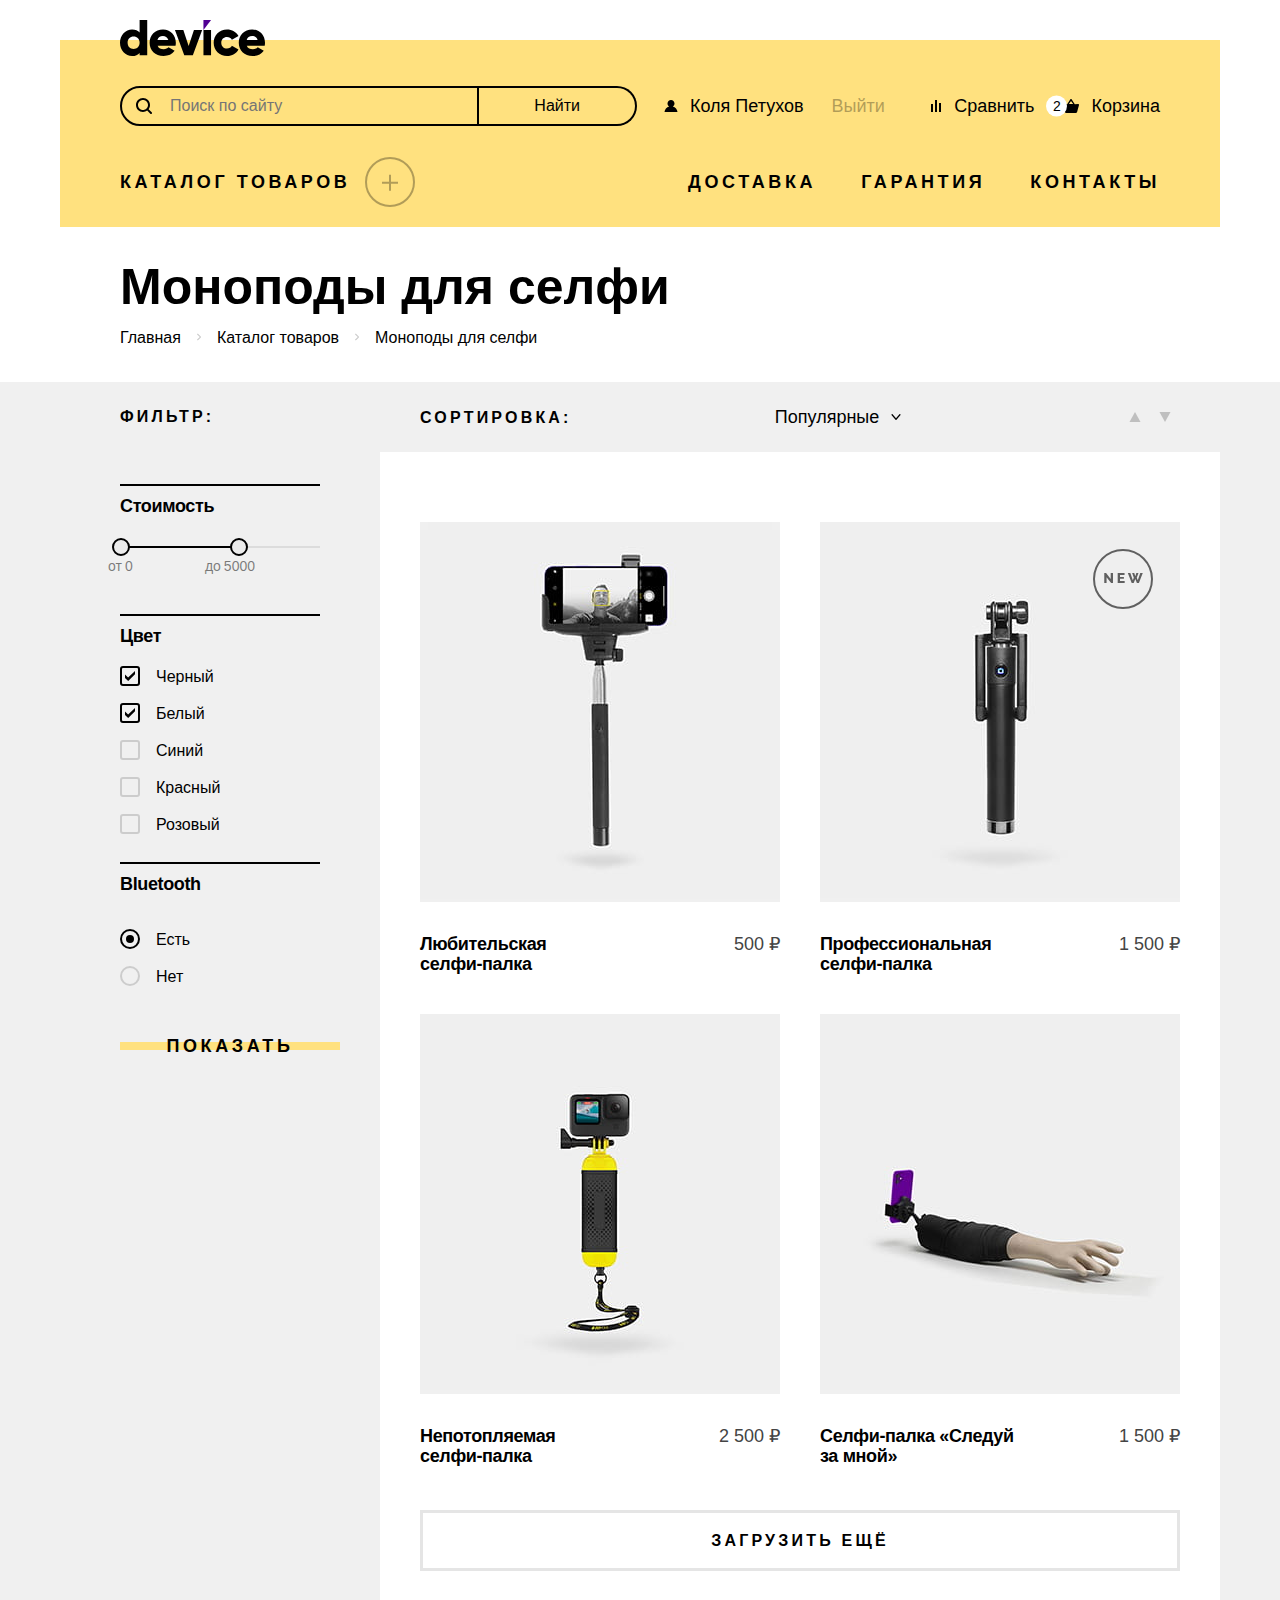
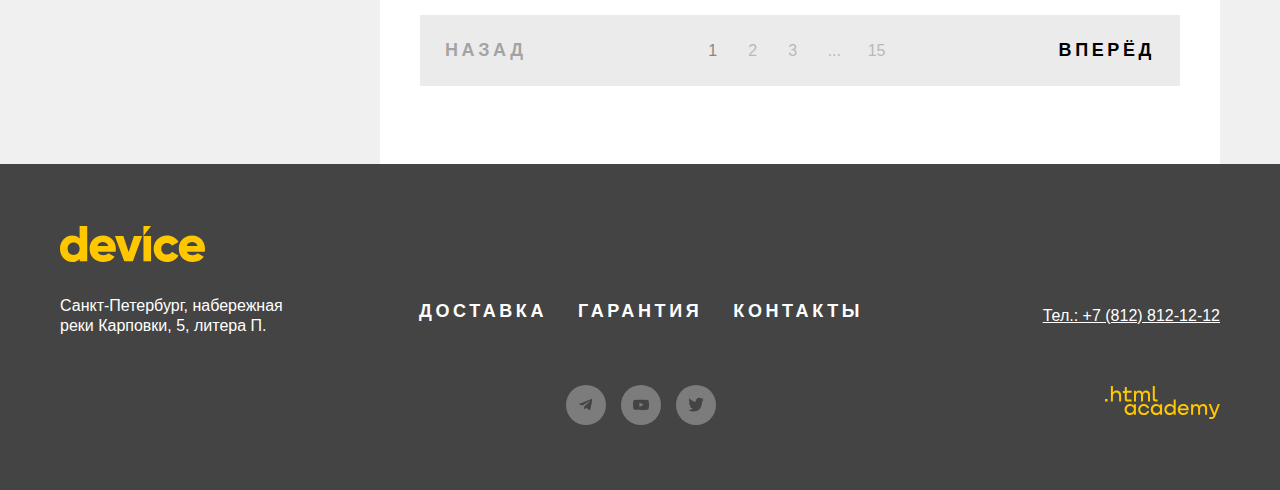
==== commit f97a4ac6: "Merge pull request #3 from kseli/master" ====
--- a/catalog.html
+++ b/catalog.html
@@ -5,6 +5,7 @@
     <meta charset="UTF-8">
     <title>Каталог товаров</title>
     <link rel="stylesheet" href="styles/styles.css">
+    <link rel="icon" type="image/png" sizes="32x32" href="images/favicon.png">
   </head>
 
   <body>
@@ -26,11 +27,58 @@
           <a class="user-menu-link logout-link" href="#">Выйти</a>
 
           <div class="user-menu-wrapper">
-            <a class="user-menu-link compare-link" href="#">Сравнить</a>
-            <a class="user-menu-link cart-link" href="#">
-              <span class="cart-amount">2</span>
-              Корзина
-            </a>
+            <ul class="menu-right">
+              <li class="menu-right-item">
+                <a class="user-menu-link compare-link" href="#">Сравнить</a>
+              </li>
+
+              <li class="menu-right-item">
+                <a class="user-menu-link cart-link" href="#">
+                  <span class="cart-amount">2</span>
+                  Корзина
+                </a>
+                <div class="popover popover-cart">
+                  <div class="popover-content">
+                    <h2 class="popover-title visually-hidden">Корзина</h2>
+
+                    <ul class="cart-items-list">
+                      <li class="cart-item">
+                        <img class="cart-item-image" src="images/product-1.jpg" width="40" height="40" alt="">
+                        <p class="cart-item-title">Любительская<br>селфи-палка</p>
+                        <button class="cart-item-button" type="button">
+                          <svg xmlns="http://www.w3.org/2000/svg" width="10" height="11" fill="none"
+                            viewBox="0 0 10 11">
+                            <path fill="currentColor"
+                              d="m10 1.076-.91-.91L5 4.259.91.167 0 1.076l4.09 4.09L0 9.259l.91.909L5 6.076l4.09 4.09.91-.908-4.09-4.091L10 1.076Z" />
+                          </svg>
+                          <span class="visually-hidden">Удалить из корзины.</span>
+                        </button>
+                      </li>
+
+                      <li class="cart-item">
+                        <img class="cart-item-image" src="images/product-2.jpg" width="40" height="40" alt="">
+                        <p class="cart-item-title">Профессиональная<br>селфи-палка</p>
+                        <button class="cart-item-button" type="button">
+                          <svg xmlns="http://www.w3.org/2000/svg" width="10" height="11" fill="none"
+                            viewBox="0 0 10 11">
+                            <path fill="currentColor"
+                              d="m10 1.076-.91-.91L5 4.259.91.167 0 1.076l4.09 4.09L0 9.259l.91.909L5 6.076l4.09 4.09.91-.908-4.09-4.091L10 1.076Z" />
+                          </svg>
+                          <span class="visually-hidden">Удалить из корзины.</span>
+                        </button>
+                      </li>
+                    </ul>
+
+                    <div class="cart-info">
+                      <p class="cart-info-amount cart-info-description">Товаров: <span class="amount-value">2</span></p>
+                      <p class="cart-info-sum cart-info-description">Сумма: <span class="sum-value">2000 ₽</span></p>
+                    </div>
+
+                    <a href="#" class="cart-open-button">Открыть корзину</a>
+                  </div>
+                </div>
+              </li>
+            </ul>
           </div>
         </div>
 
@@ -45,31 +93,31 @@
               <div class="submenu-wrapper">
                 <ul class="submenu">
                   <li class="submenu-item">
-                    <a class="submenu-link" href="">Виртуальная реальность</a>
-                  </li>
-
-                  <li class="submenu-item">
-                    <a class="submenu-link submenu-link-current" href="">Моноподы для селфи</a>
-                  </li>
-
-                  <li class="submenu-item">
-                    <a class="submenu-link" href="">Экшн-камеры</a>
+                    <a class="submenu-link" href="#">Виртуальная реальность</a>
+                  </li>
+
+                  <li class="submenu-item">
+                    <a class="submenu-link submenu-link-current" href="#">Моноподы для селфи</a>
+                  </li>
+
+                  <li class="submenu-item">
+                    <a class="submenu-link" href="#">Экшн-камеры</a>
                   </li>
                 </ul>
 
                 <ul class="submenu">
                   <li class="submenu-item">
-                    <a class="submenu-link" href="">Фитнес-браслеты</a>
-                  </li>
-
-                  <li class="submenu-item">
-                    <a class="submenu-link" href="">Умные часы</a>
+                    <a class="submenu-link" href="#">Фитнес-браслеты</a>
+                  </li>
+
+                  <li class="submenu-item">
+                    <a class="submenu-link" href="#">Умные часы</a>
                   </li>
                 </ul>
 
                 <ul class="submenu">
                   <li class="submenu-item">
-                    <a class="submenu-link" href="">Квадрокоптеры</a>
+                    <a class="submenu-link" href="#">Квадрокоптеры</a>
                   </li>
                 </ul>
               </div>
@@ -245,7 +293,7 @@
                   <a class="button product-card-button" href="#">Подробнее</a>
                 </li>
 
-                <li class="product-card">
+                <li class="product-card new-product">
                   <a class="product-card-link" href="#">
                     <img class="product-card-image" src="images/product-2.jpg" width="360" height="380"
                       alt="Профессиональная селфи-палка.">
@@ -328,13 +376,13 @@
 
         <ul class="footer-menu">
           <li class="footer-menu-item">
-            <a class="footer-menu-link" href="">Доставка</a>
+            <a class="footer-menu-link" href="#">Доставка</a>
           </li>
           <li class="footer-menu-item">
-            <a class="footer-menu-link" href="">Гарантия</a>
+            <a class="footer-menu-link" href="#">Гарантия</a>
           </li>
           <li class="footer-menu-item">
-            <a class="footer-menu-link" href="">Контакты</a>
+            <a class="footer-menu-link" href="#">Контакты</a>
           </li>
         </ul>
 
--- a/styles/styles.css
+++ b/styles/styles.css
@@ -185,6 +185,7 @@
 .user-menu-link {
   color: #000000;
   text-decoration: none;
+  max-width: 150px;
 }
 
 .menu-right {
@@ -301,6 +302,11 @@
   margin: 0;
   margin-left: auto;
   gap: 45px;
+  max-width: 500px;
+}
+
+.navigation-item {
+  max-width: 200px;
 }
 
 .navigation-link {
@@ -323,6 +329,7 @@
 
 .catalog-link {
   position: relative;
+  max-width: 280px;
 }
 
 .menu-button {
@@ -365,6 +372,13 @@
 }
 
 .catalog-link:focus-within .submenu-wrapper {
+  display: flex;
+  flex-wrap: wrap;
+  position: absolute;
+  gap: 30px;
+}
+
+.submenu-wrapper:hover {
   display: flex;
   flex-wrap: wrap;
   position: absolute;
@@ -723,7 +737,7 @@
 .services-description {
   padding: 0;
   margin: 0;
-  width: 455px
+  width: 455px;
 }
 
 .delivery-button {
@@ -793,6 +807,7 @@
 .about-us-wrapper {
   width: 1160px;
   display: flex;
+  flex-wrap: wrap;
   margin: 0 auto;
   margin-bottom: 70px;
   padding-top: 45px;
@@ -1002,8 +1017,8 @@
 }
 
 .free-note {
-  margin-left: auto;
-  margin-right: 10px;
+  max-width: 250px;
+  margin: 0 10px 0 auto;
   padding-left: 32px;
   background-image: url("../images/tick-icon.svg");
   background-repeat: no-repeat;
@@ -1099,7 +1114,7 @@
   outline: 2px solid #af4fff;
 }
 
-.footer-menu-link:hover:after {
+.footer-menu-link:hover::after {
   content: "";
   position: absolute;
   width: 100%;
@@ -1287,6 +1302,7 @@
   height: 2px;
   margin-bottom: 8px;
   background-color: #dcdcdc;
+  width: 200px;
 }
 
 .range-bar {
@@ -1377,6 +1393,7 @@
   margin: 0 0 30px 0;
   color: #000000;
   position: relative;
+  max-width: 260px;
 }
 
 .catalog-filter-title::before {
@@ -1498,6 +1515,7 @@
 
 .sort-title {
   margin: 0;
+  max-width: 200px;
 }
 
 .select-control {
@@ -1513,6 +1531,7 @@
   background-repeat: no-repeat;
   background-position: right 16px center;
   appearance: none;
+  width: 142px;
 }
 
 .button-sort-container {
@@ -1574,6 +1593,15 @@
   margin-bottom: 44px;
 }
 
+.new-product::after {
+  content: url("/images/new-icon.svg");
+  position: absolute;
+  top: 27px;
+  right: 27px;
+  width: 60px;
+  height: 60px;
+}
+
 .product-card {
   position: relative;
 }
@@ -1643,10 +1671,10 @@
   letter-spacing: 0.2em;
   text-transform: uppercase;
   background-color: #ffffff;
-  border: 3px solid #E5E5E5;
+  border: 3px solid #e5e5e5;
   cursor: pointer;
   width: 100%;
-  padding: 18px 0;
+  padding: 18px 20px;
   margin-bottom: 44px;
 }
 
@@ -1775,8 +1803,12 @@
   margin-right: auto;
 }
 
-.cart-link:hover ~ .popover,
+.cart-link:active ~ .popover,
 .cart-link:focus ~ .popover {
+  display: block;
+}
+
+.popover:hover {
   display: block;
 }
 
@@ -1994,7 +2026,7 @@
 .delivery-form-field {
   width: 360px;
   padding: 20px;
-  font-family: "Rubik";
+  font-family: "Rubik", sans-serif;
   font-weight: 400;
   font-size: 16px;
   line-height: 20px;
@@ -2018,7 +2050,7 @@
 }
 
 .error-text {
-  font-family: "Rubik";
+  font-family: "Rubik", sans-serif;
   font-weight: 400;
   font-size: 14px;
   line-height: 20px;
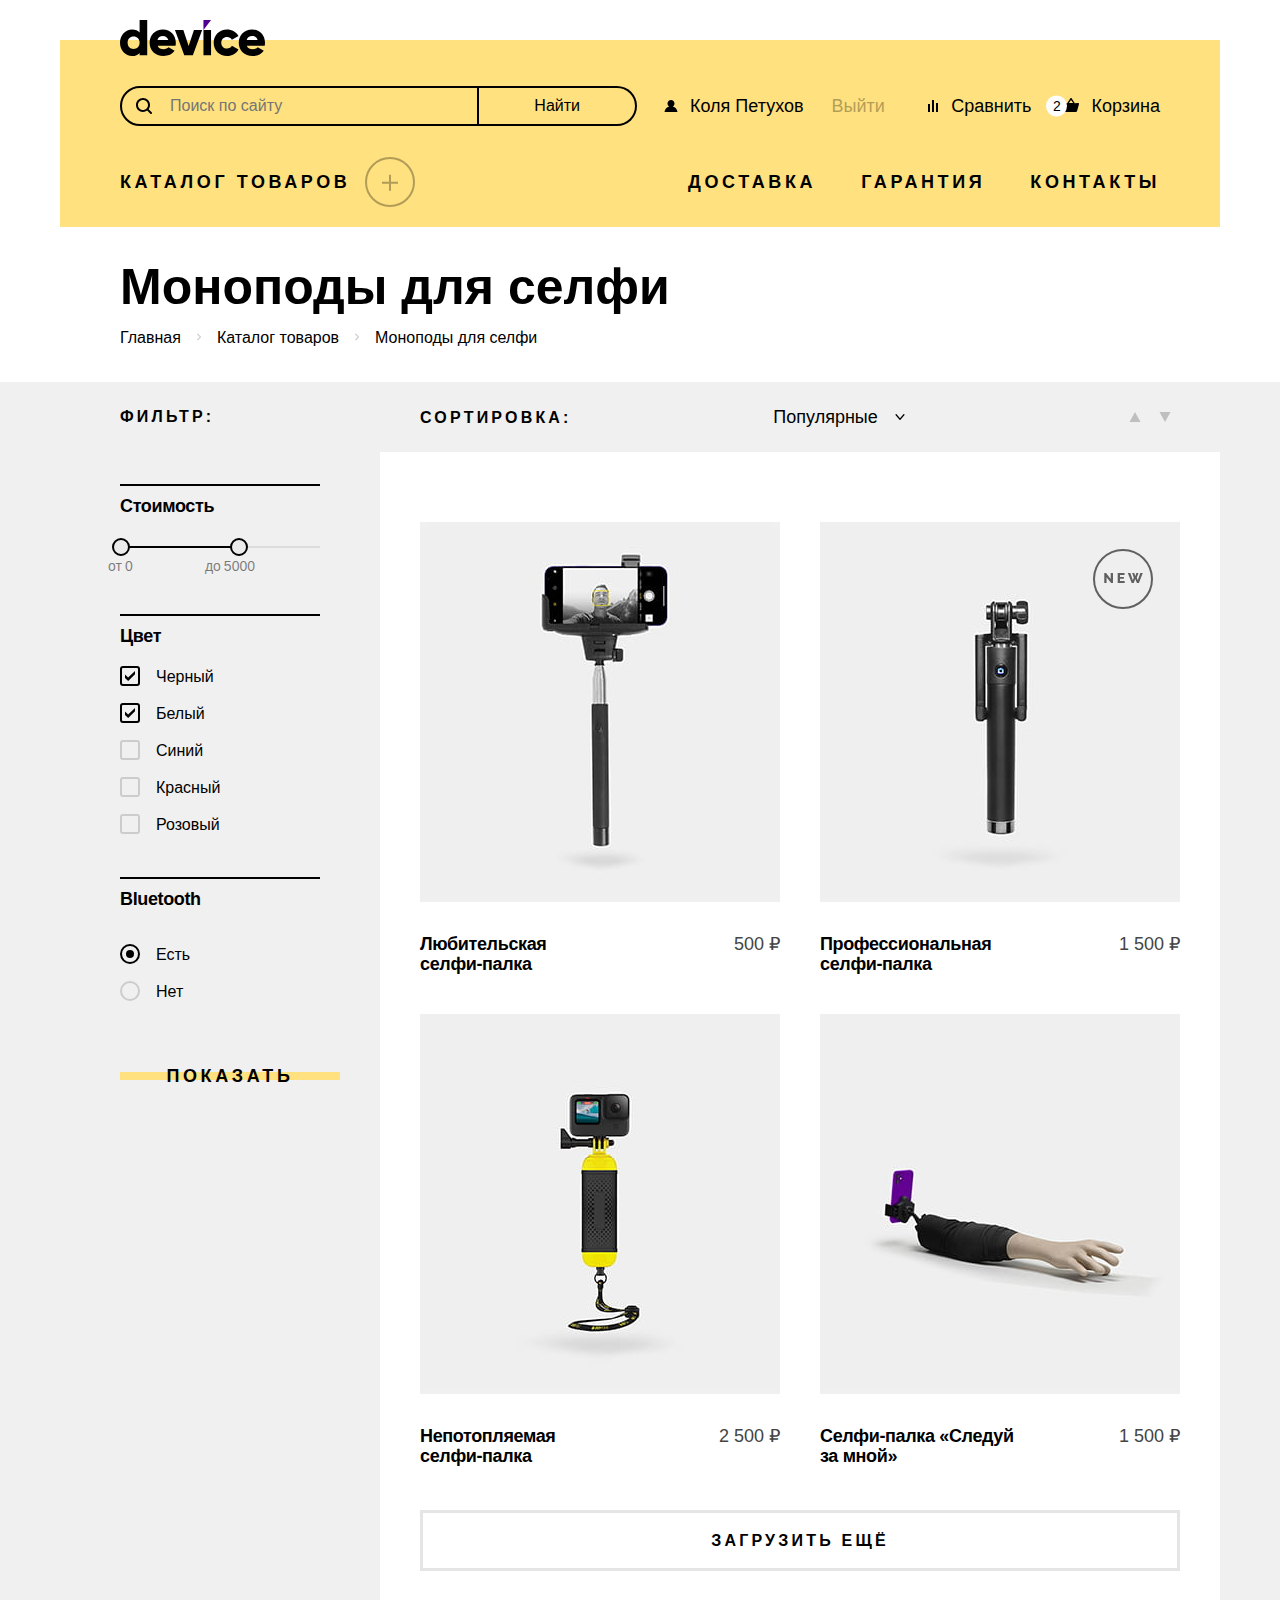
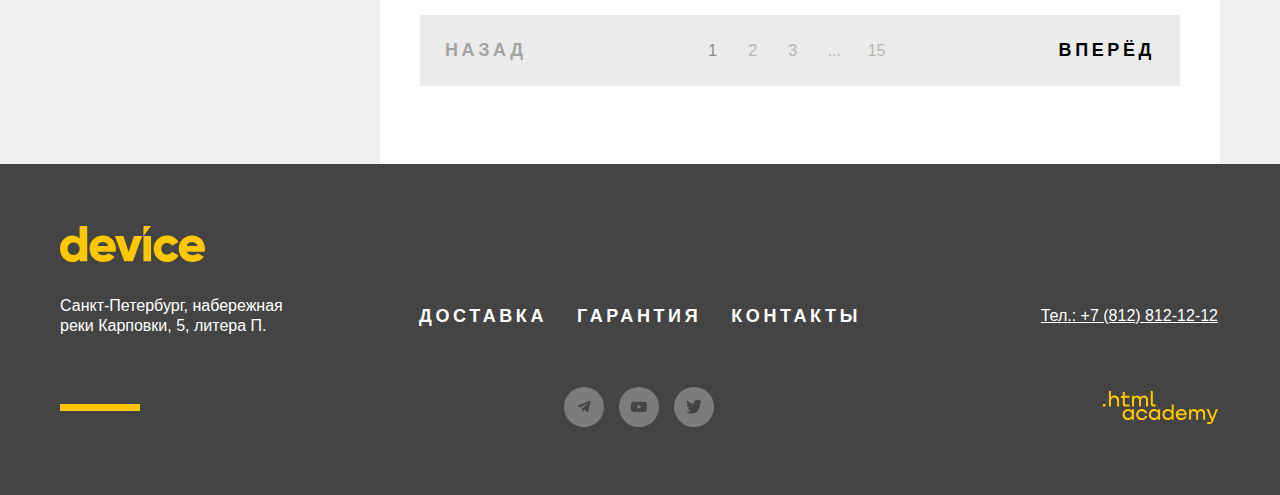
==== commit 76dd0c00: "правки" ====
--- a/catalog.html
+++ b/catalog.html
@@ -23,63 +23,73 @@
             <button class="search-form-button" type="submit">Найти</button>
           </form>
 
+
+          <!--           <form class="search-form" action="https://echo.htmlacademy.ru/" method="post">
+            <label>
+              <input class="search-input" type="search" id="site-search" name="Search" placeholder="Поиск по сайту"
+                required>
+            </label>
+            <span class="visually-hidden">Поиск.</span>
+            <button class="search-form-button" type="submit">Найти</button>
+          </form> -->
+
           <a class="user-menu-link login-link user-name" href="#">Коля Петухов</a>
           <a class="user-menu-link logout-link" href="#">Выйти</a>
 
-          <div class="user-menu-wrapper">
-            <ul class="menu-right">
-              <li class="menu-right-item">
-                <a class="user-menu-link compare-link" href="#">Сравнить</a>
-              </li>
-
-              <li class="menu-right-item">
-                <a class="user-menu-link cart-link" href="#">
-                  <span class="cart-amount">2</span>
-                  Корзина
-                </a>
-                <div class="popover popover-cart">
-                  <div class="popover-content">
-                    <h2 class="popover-title visually-hidden">Корзина</h2>
-
-                    <ul class="cart-items-list">
-                      <li class="cart-item">
-                        <img class="cart-item-image" src="images/product-1.jpg" width="40" height="40" alt="">
-                        <p class="cart-item-title">Любительская<br>селфи-палка</p>
-                        <button class="cart-item-button" type="button">
-                          <svg xmlns="http://www.w3.org/2000/svg" width="10" height="11" fill="none"
-                            viewBox="0 0 10 11">
-                            <path fill="currentColor"
-                              d="m10 1.076-.91-.91L5 4.259.91.167 0 1.076l4.09 4.09L0 9.259l.91.909L5 6.076l4.09 4.09.91-.908-4.09-4.091L10 1.076Z" />
-                          </svg>
-                          <span class="visually-hidden">Удалить из корзины.</span>
-                        </button>
-                      </li>
-
-                      <li class="cart-item">
-                        <img class="cart-item-image" src="images/product-2.jpg" width="40" height="40" alt="">
-                        <p class="cart-item-title">Профессиональная<br>селфи-палка</p>
-                        <button class="cart-item-button" type="button">
-                          <svg xmlns="http://www.w3.org/2000/svg" width="10" height="11" fill="none"
-                            viewBox="0 0 10 11">
-                            <path fill="currentColor"
-                              d="m10 1.076-.91-.91L5 4.259.91.167 0 1.076l4.09 4.09L0 9.259l.91.909L5 6.076l4.09 4.09.91-.908-4.09-4.091L10 1.076Z" />
-                          </svg>
-                          <span class="visually-hidden">Удалить из корзины.</span>
-                        </button>
-                      </li>
-                    </ul>
-
-                    <div class="cart-info">
-                      <p class="cart-info-amount cart-info-description">Товаров: <span class="amount-value">2</span></p>
-                      <p class="cart-info-sum cart-info-description">Сумма: <span class="sum-value">2000 ₽</span></p>
-                    </div>
-
-                    <a href="#" class="cart-open-button">Открыть корзину</a>
+          <ul class="menu-right">
+            <li class="menu-right-item">
+              <a class="user-menu-link compare-link" href="#">Сравнить</a>
+            </li>
+
+            <li class="menu-right-item">
+              <a class="user-menu-link cart-link" href="#">
+                <span class="cart-amount">2</span>
+                Корзина
+              </a>
+              <div class="popover popover-cart">
+                <div class="popover-content">
+                  <h2 class="popover-title visually-hidden">Корзина</h2>
+
+                  <ul class="cart-items-list">
+                    <li class="cart-item">
+                      <img class="cart-item-image" src="images/product-1.jpg" width="40" height="40"
+                        alt="Любительская селфи-палка.">
+                      <p class="cart-item-title">Любительская<br>селфи-палка</p>
+                      <button class="cart-item-button" type="button">
+                        <svg xmlns="http://www.w3.org/2000/svg" width="10" height="11" fill="none" viewBox="0 0 10 11"
+                          aria-hidden="true" focusable="false">
+                          <path fill="currentColor"
+                            d="m10 1.076-.91-.91L5 4.259.91.167 0 1.076l4.09 4.09L0 9.259l.91.909L5 6.076l4.09 4.09.91-.908-4.09-4.091L10 1.076Z" />
+                        </svg>
+                        <span class="visually-hidden">Удалить из корзины.</span>
+                      </button>
+                    </li>
+
+                    <li class="cart-item">
+                      <img class="cart-item-image" src="images/product-2.jpg" width="40" height="40"
+                        alt="Профессиональная селфи-палка.">
+                      <p class="cart-item-title">Профессиональная<br>селфи-палка</p>
+                      <button class="cart-item-button" type="button">
+                        <svg xmlns="http://www.w3.org/2000/svg" width="10" height="11" fill="none" viewBox="0 0 10 11"
+                          aria-hidden="true" focusable="false">
+                          <path fill="currentColor"
+                            d="m10 1.076-.91-.91L5 4.259.91.167 0 1.076l4.09 4.09L0 9.259l.91.909L5 6.076l4.09 4.09.91-.908-4.09-4.091L10 1.076Z" />
+                        </svg>
+                        <span class="visually-hidden">Удалить из корзины.</span>
+                      </button>
+                    </li>
+                  </ul>
+
+                  <div class="cart-info">
+                    <p class="cart-info-amount cart-info-description">Товаров: <span class="amount-value">2</span></p>
+                    <p class="cart-info-sum cart-info-description">Сумма: <span class="sum-value">2000 ₽</span></p>
                   </div>
+
+                  <a href="#" class="cart-open-button">Открыть корзину</a>
                 </div>
-              </li>
-            </ul>
-          </div>
+              </div>
+            </li>
+          </ul>
         </div>
 
         <nav class="navigation">
@@ -392,7 +402,7 @@
           <li class="social-item">
             <a class="social-link" href="https://t.me/htmlacademy" target="_blank">
               <svg class="social-icon" xmlns="http://www.w3.org/2000/svg" width="14" height="12" fill="none"
-                viewBox="0 0 14 12">
+                viewBox="0 0 14 12" aria-hidden="true" focusable="false">
                 <path fill="currentColor"
                   d="M12.443.074.623 4.632c-.807.324-.802.774-.148.974l3.035.947 7.021-4.43c.332-.202.635-.093.386.128L5.228 7.385l-.209 3.129c.307 0 .442-.141.614-.307l1.474-1.433 3.066 2.264c.565.312.971.152 1.112-.523l2.013-9.485c.206-.826-.316-1.2-.855-.956Z" />
               </svg>
@@ -403,7 +413,7 @@
             <a class="social-link" href="https://www.youtube.com/user/htmlacademyru" target="_blank">
               <span class="visually-hidden">YouTube.</span>
               <svg class="social-icon" xmlns="http://www.w3.org/2000/svg" width="16" height="11" fill="none"
-                viewBox="0 0 16 11">
+                viewBox="0 0 16 11" aria-hidden="true" focusable="false">
                 <path fill="currentColor"
                   d="M15.667 1.675a1.857 1.857 0 0 0-.51-.847 2.034 2.034 0 0 0-.893-.495c-1.252-.33-6.268-.33-6.268-.33a51.083 51.083 0 0 0-6.26.314 2.107 2.107 0 0 0-.892.506c-.246.238-.425.53-.518.851A19.393 19.393 0 0 0 0 5.337C-.008 6.564.101 7.79.326 8.999c.091.32.27.611.516.846.248.236.556.406.894.496 1.27.329 6.26.329 6.26.329 2.094.024 4.188-.08 6.268-.313.335-.087.642-.257.892-.495.244-.23.42-.524.51-.847.23-1.207.342-2.434.334-3.663a17.72 17.72 0 0 0-.333-3.678ZM6.402 7.619V3.055l4.173 2.282L6.402 7.62Z" />
               </svg>
@@ -413,7 +423,7 @@
             <a class="social-link" href="https://twitter.com/htmlacademy_ru" target="_blank">
               <span class="visually-hidden">Twitter.</span>
               <svg class="social-icon" xmlns="http://www.w3.org/2000/svg" width="15" height="15" fill="none"
-                viewBox="0 0 15 15">
+                viewBox="0 0 15 15" aria-hidden="true" focusable="false">
                 <path fill="currentColor"
                   d="M9.7.155c1.5-.5 2.6.3 3.2 1.1.5-.2 1.1-.4 1.7-.6 0 .8-.5 1.4-.8 1.6.7.2 1.2-.4 1.2-.4-.1.9-.9 1.7-1.4 1.9-.2 6.3-2.8 10.4-8.9 10.3h-.4c-.3 0-3.7-.4-4.3-1.8 2 .2 3.4-.4 4.1-1.1-.8-.3-2.4-.4-2.6-2.8.3.2.5.3 1.1.2-1.1-.8-2.3-1.5-2.2-3.5.3.3.9.5 1.2.4-.6-.2-1.8-3.1-.8-4.6 1.6 1.7 3.3 3.4 6.3 3.5.2-2.1 1-3.5 2.6-4.2Z" />
               </svg>
@@ -424,7 +434,7 @@
         <a class="html-link" href="https://htmlacademy.ru/" target="_blank">
           <span class="visually-hidden">Логотип Html Academy.</span>
           <svg class="html-logo" xmlns="http://www.w3.org/2000/svg" width="115" height="33" fill="none"
-            viewBox="0 0 115 33">
+            viewBox="0 0 115 33" aria-hidden="true" focusable="false">
             <path fill="currentColor"
               d="M0 12.9v2.6h2.5v-2.6H0ZM11.6 4.5c-1.6 0-2.8.7-3.6 1.7h-.1V0h-2v15.5h2v-5.3c0-2.1 1.3-3.6 3.3-3.6 1.8 0 2.9 1.4 2.9 3.2v5.7h2V9.4c.1-3-1.8-4.9-4.5-4.9ZM26.6 4.8h-4.8V1.1h-2v3.8h-1.9v2h1.9v6c0 1.7 1 2.7 2.7 2.7h4.1v-2h-3.7c-.7 0-1.1-.4-1.1-1.1V6.8h4.8v-2ZM41.1 4.6c-1.6 0-2.9.8-3.5 2.1h-.1c-.6-1.2-1.8-2.1-3.4-2.1-1.4 0-2.5.8-3.1 1.8h-.1V4.8H29v10.6h2V10c0-2 1-3.5 2.6-3.5 1.5 0 2.4 1 2.4 2.6v6.3h2V9.8c0-2.4 1.4-3.3 2.6-3.3 1.5 0 2.4 1 2.4 2.6v6.3h2V8.9c.1-2.5-1.4-4.3-3.9-4.3ZM47.8 12.7c0 1.7 1 2.7 2.8 2.7h2v-2h-1.7c-.7 0-1.1-.4-1.1-1.1V0h-2v12.7ZM28.9 19.7c-.9-1.1-2.2-1.8-3.9-1.8-3.1 0-5.4 2.3-5.4 5.6s2.3 5.6 5.4 5.6c1.8 0 3-.8 3.8-1.9h.1v1.6h2V18.2h-2v1.5Zm-3.6 7.4c-2.2 0-3.6-1.6-3.6-3.6s1.4-3.6 3.6-3.6 3.6 1.6 3.6 3.6c0 1.9-1.4 3.6-3.6 3.6ZM44.2 22c-.5-2.4-2.6-4.1-5.4-4.1-3.4 0-5.6 2.5-5.6 5.6 0 3.1 2.2 5.6 5.6 5.6 2.8 0 4.9-1.8 5.4-4.2h-2.1c-.4 1.3-1.7 2.3-3.3 2.3-2.2 0-3.6-1.6-3.6-3.6s1.4-3.6 3.6-3.6c1.6 0 2.8 1 3.3 2.2h2.1V22ZM55.1 19.7c-.9-1.1-2.2-1.8-3.9-1.8-3.1 0-5.4 2.3-5.4 5.6s2.3 5.6 5.4 5.6c1.8 0 3-.8 3.8-1.9h.1v1.6h2V18.2h-2v1.5Zm-3.6 7.4c-2.2 0-3.6-1.6-3.6-3.6s1.4-3.6 3.6-3.6 3.6 1.6 3.6 3.6c0 1.9-1.5 3.6-3.6 3.6ZM68.7 19.8c-.9-1.1-2.2-1.9-3.9-1.9-3.1 0-5.4 2.3-5.4 5.6s2.2 5.6 5.4 5.6c1.7 0 3-.8 3.8-1.8h.1v1.5h2V13.4h-2v6.4Zm-3.6 7.3c-2.2 0-3.6-1.6-3.6-3.6s1.4-3.6 3.6-3.6 3.6 1.6 3.6 3.6c-.1 2-1.5 3.6-3.6 3.6ZM78.3 17.9c-3.3 0-5.5 2.5-5.5 5.6 0 3 2.1 5.6 5.5 5.6 2.5 0 4.5-1.3 5.2-3.6h-2.1c-.5 1-1.6 1.6-3 1.6-1.9 0-3.3-1.3-3.4-2.9h8.8c.2-3.6-2-6.3-5.5-6.3Zm0 1.9c1.7 0 3 1 3.3 2.6h-6.5c.3-1.5 1.5-2.6 3.2-2.6ZM98.2 17.9c-1.6 0-2.9.8-3.6 2h-.1c-.6-1.2-1.8-2-3.4-2-1.4 0-2.5.7-3.1 1.8v-1.5h-1.9v10.6h2v-5.4c0-2 1-3.4 2.6-3.5 1.5 0 2.4 1 2.4 2.6v6.3h2v-5.6c0-2.4 1.4-3.3 2.6-3.3 1.5 0 2.4 1 2.4 2.6v6.3h2v-6.5c.1-2.6-1.4-4.4-3.9-4.4ZM109.4 27l-3.6-8.9h-2.2l4.8 11.6c-.3.9-.7 1.2-1.7 1.2h-2.5v2h2.5c1.8 0 2.8-.8 3.5-2.6l4.7-12.2h-2.1l-3.4 8.9Z" />
           </svg>
--- a/styles/styles.css
+++ b/styles/styles.css
@@ -176,12 +176,6 @@
   background-color: #000000;
 }
 
-.user-menu-wrapper {
-  margin-left: auto;
-  max-width: 245px;
-  position: relative;
-}
-
 .user-menu-link {
   color: #000000;
   text-decoration: none;
@@ -189,12 +183,15 @@
 }
 
 .menu-right {
+  width: 245px;
+  display: flex;
+  flex-wrap: wrap;
+  gap: 15px;
+  justify-content: flex-end;
+  padding: 0;
+  margin: 0 0 0 auto;
   list-style-type: none;
-  padding: 0;
-  margin: 0;
-  display: flex;
-  flex-wrap: wrap;
-  gap: 12px;
+  position: relative;
 }
 
 .catalog-menu {
@@ -251,7 +248,7 @@
   position: relative;
   background-image: url("../images/cart-icon.svg");
   background-repeat: no-repeat;
-  background-position: 17px;
+  background-position: 17px 2px;
 }
 
 .cart-link:hover {
@@ -295,18 +292,21 @@
 }
 
 .right-navigation {
+  display: flex;
+  flex-wrap: wrap;
+  justify-content: flex-end;
+  gap: 45px;
+  width: 600px;
+  padding: 0;
+  margin: 0 0 0 auto;
   list-style-type: none;
-  display: flex;
-  flex-wrap: wrap;
-  padding: 0;
-  margin: 0;
-  margin-left: auto;
+}
+
+.navigation-item {
+  display: flex;
+  flex-wrap: wrap;
   gap: 45px;
-  max-width: 500px;
-}
-
-.navigation-item {
-  max-width: 200px;
+  max-width: 600px;
 }
 
 .navigation-link {
@@ -431,13 +431,11 @@
 /* Слайдер */
 .slider {
   width: 1160px;
-  margin: 0 auto;
-  margin-bottom: 70px;
+  margin: 0 auto 70px;
 }
 
 .slider-image {
-  margin-right: 40px;
-  margin-top: -5px;
+  margin: -7px 0 0 0;
 }
 
 .slider-number {
@@ -454,6 +452,7 @@
   flex-wrap: wrap;
   justify-content: space-between;
   position: relative;
+  margin-bottom: 18px;
 }
 
 .slider-product::before {
@@ -516,7 +515,6 @@
   justify-content: center;
   padding: 0;
   margin: 0;
-  margin-top: -30px;
   list-style-type: none;
   position: relative;
   z-index: 1;
@@ -524,6 +522,7 @@
 
 .slider-pagination-item {
   margin: 0 10px;
+  display: flex;
 }
 
 .slider-pagination-button {
@@ -601,10 +600,10 @@
 .categories-list {
   display: flex;
   flex-wrap: wrap;
+  gap: 40px;
   list-style-type: none;
   padding: 0;
   margin: 0;
-  justify-content: space-between;
 }
 
 .categories-list-item {
@@ -621,9 +620,35 @@
 }
 
 .categories-img {
+  width: 160px;
+  height: 160px;
+  display: block;
   background-color: #ffe17f;
-  display: block;
   margin-bottom: 33px;
+}
+
+.vr-category {
+  background: url("../images/index-catalog-image-1.svg") no-repeat center #ffe17f;
+}
+
+.monopods-category {
+  background: url("../images/index-catalog-image-2.svg") no-repeat center #ffe17f;
+}
+
+.action-cameras-category {
+  background: url("../images/index-catalog-image-3.svg") no-repeat center #ffe17f;
+}
+
+.fitness-bracelets-category {
+  background: url("../images/index-catalog-image-4.svg") no-repeat center #ffe17f;
+}
+
+.smartwatches-category {
+  background: url("../images/index-catalog-image-5.svg") no-repeat center #ffe17f;
+}
+
+.quadrocopters-category {
+  background: url("../images/index-catalog-image-6.svg") no-repeat center #ffe17f;
 }
 
 .categories-link {
@@ -638,18 +663,17 @@
 
 /* Услуги */
 .services {
-  margin-bottom: 70px;
-  position: relative;
-  min-height: 390px;
+  margin-bottom: 140px;
+  position: relative;
 }
 
 .services::after {
   content: "";
   background-color: #f0f0f0;
   width: 100%;
-  height: 290px;
-  position: absolute;
-  bottom: 0;
+  height: calc(100% - 30px);
+  position: absolute;
+  top: 103px;
   z-index: -1;
 }
 
@@ -662,7 +686,7 @@
 
 .services-list {
   list-style-type: none;
-  padding: 65px 0 65px 0;
+  padding: 65px 0;
   margin: 0 115px 0 0;
   position: relative;
   width: 287px;
@@ -712,21 +736,15 @@
 }
 
 .delivery-service {
-  background-image: url("../images/delivery-man.svg");
-  background-repeat: no-repeat;
-  background-position: top 75px right;
+  background: url("../images/delivery-man.svg") no-repeat top 78px right;
 }
 
 .guarantee-service {
-  background-image: url("../images/guarantee-icon.svg");
-  background-repeat: no-repeat;
-  background-position: top 75px right;
+  background: url("../images/guarantee-icon.svg") no-repeat top 78px right;
 }
 
 .credit-service {
-  background-image: url("../images/credit-icon.svg");
-  background-repeat: no-repeat;
-  background-position: top 75px right;
+  background: url("../images/credit-icon.svg") no-repeat top 78px right;
 }
 
 .services-title {
@@ -736,7 +754,7 @@
 
 .services-description {
   padding: 0;
-  margin: 0;
+  margin: 0 0 20px;
   width: 455px;
 }
 
@@ -1035,7 +1053,7 @@
 .footer-wrapper {
   display: grid;
   width: 1160px;
-  grid-template-columns: 240px 444px 238px;
+  grid-template-columns: 240px 500px 180px;
   gap: 25px 119px;
   margin: 0 auto;
   padding: 62px 0;
@@ -1063,7 +1081,6 @@
 }
 
 .footer-contacts-address {
-  width: 240px;
   grid-column: 1/2;
   font-style: normal;
   font-size: 16px;
@@ -1071,6 +1088,17 @@
   line-height: 20px;
   color: #ffffff;
   text-decoration: none;
+  position: relative;
+}
+
+.footer-contacts-address::after {
+  content: "";
+  width: 80px;
+  height: 7px;
+  background-color: #ffc700;
+  position: absolute;
+  left: 0;
+  bottom: -75px;
 }
 
 .about-text {
@@ -1085,8 +1113,9 @@
 .footer-menu {
   display: flex;
   flex-wrap: wrap;
+  gap: 30px;
+  align-items: center;
   list-style-type: none;
-  justify-content: space-between;
   padding: 0;
   margin: 0;
 }
@@ -1149,11 +1178,10 @@
   grid-column: 2/3;
   display: flex;
   flex-wrap: wrap;
-  padding: 0;
-  margin: 0;
-  margin-top: 20px;
+  gap: 15px;
+  padding: 0;
+  margin: 20px 0 0 145px;
   list-style-type: none;
-  justify-self: center;
   align-items: center;
 }
 
@@ -1179,10 +1207,6 @@
   outline: 2px solid #af4fff;
 }
 
-.social-item:not(:last-child) {
-  margin-right: 15px;
-}
-
 .social-link {
   display: block;
   min-width: 40px;
@@ -1201,7 +1225,7 @@
 .html-link {
   grid-column: 3/-1;
   justify-self: end;
-  margin-top: 25px;
+  margin-top: 30px;
 }
 
 .html-logo {
@@ -1294,7 +1318,7 @@
 
 /* Range */
 .range {
-  margin: 0 0 15px 0;
+  margin: 0;
 }
 
 .range-scale {
@@ -1377,11 +1401,16 @@
   margin: 0;
 }
 
+.catalog-filter {
+  display: flex;
+  flex-direction: column;
+  gap: 50px;
+}
+
 .catalog-filter-group {
   border: none;
   padding: 0;
   margin: 0;
-  margin-bottom: 35px;
 }
 
 .catalog-filter-title {
@@ -1519,19 +1548,17 @@
 }
 
 .select-control {
+  width: 145px;
+  padding: 0 30px 0 0;
   border: none;
-  background-color: transparent;
   font-family: "Rubik", sans-serif;
   font-size: 18px;
   font-weight: 400;
   line-height: 30px;
   color: #000000;
   cursor: pointer;
-  background-image: url("../images/select-arrow.svg");
-  background-repeat: no-repeat;
-  background-position: right 16px center;
+  background: url("../images/select-arrow.svg") no-repeat right 13px center;
   appearance: none;
-  width: 142px;
 }
 
 .button-sort-container {
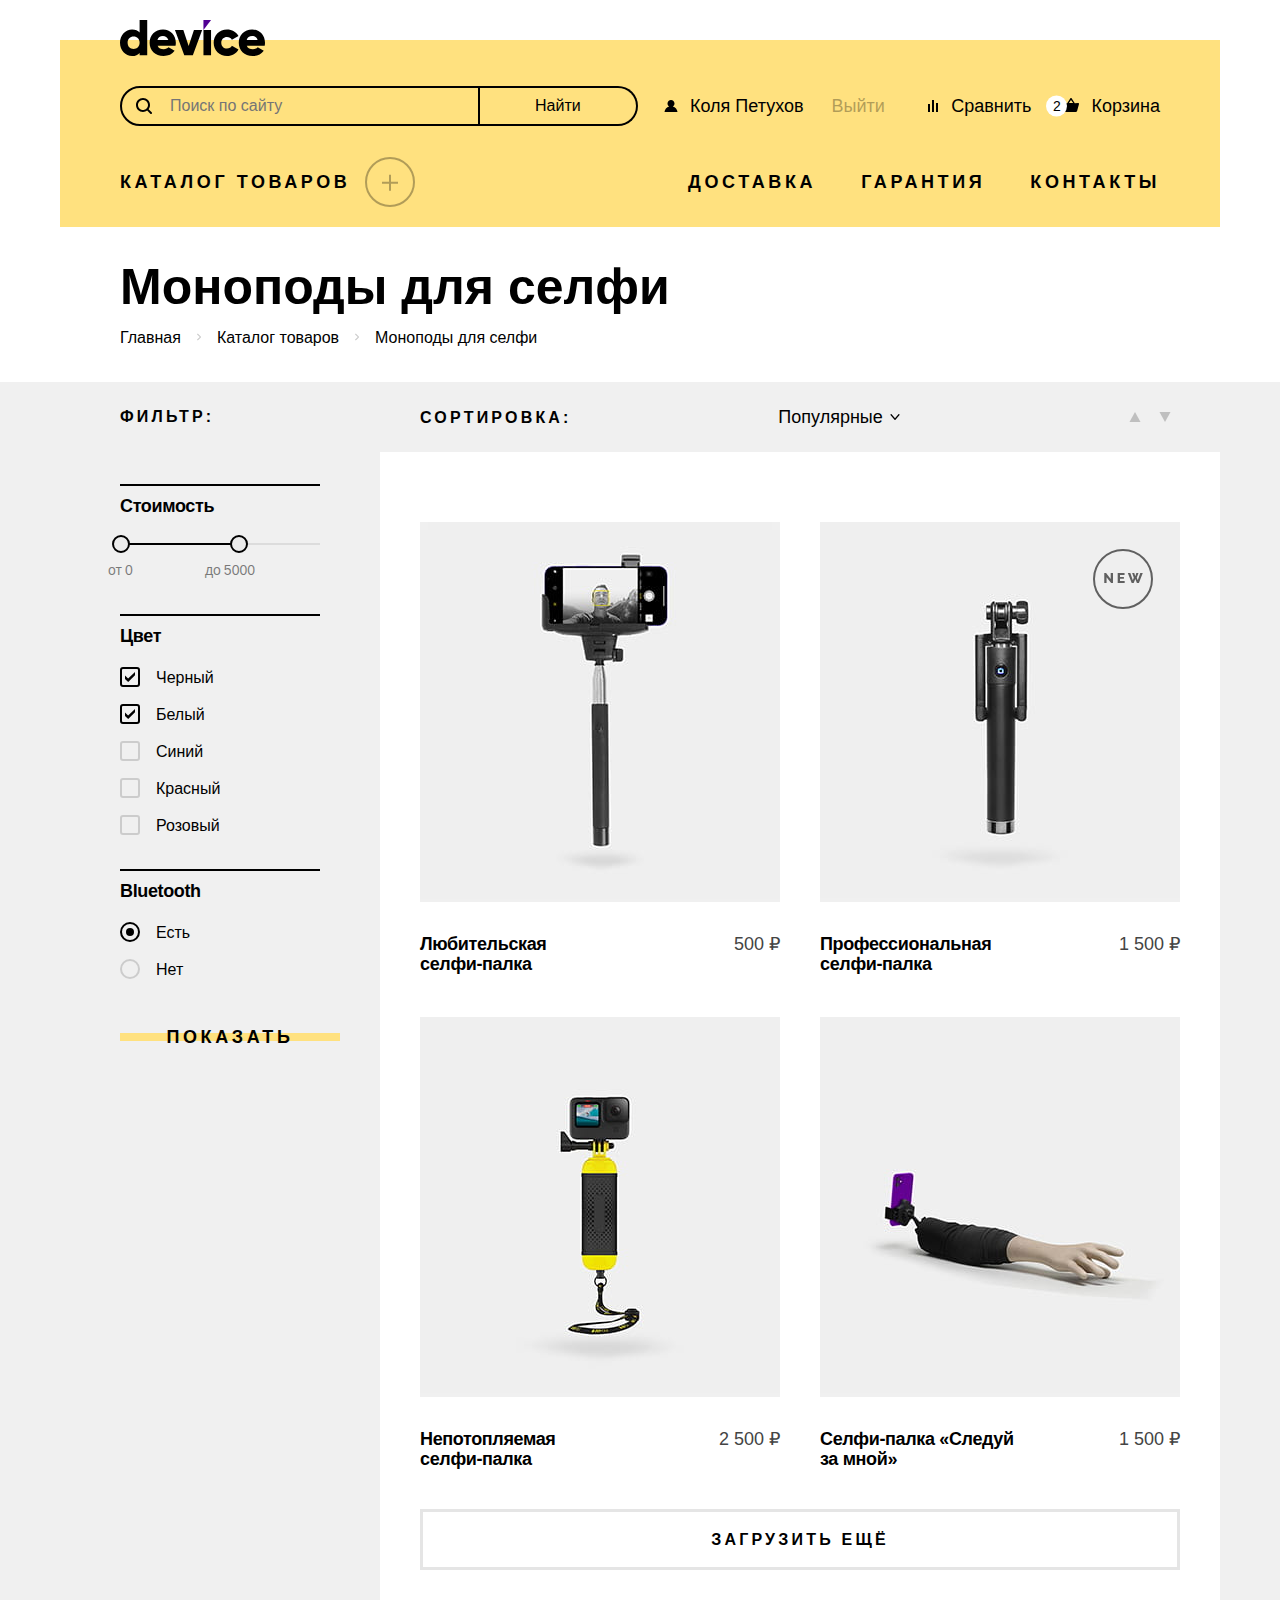
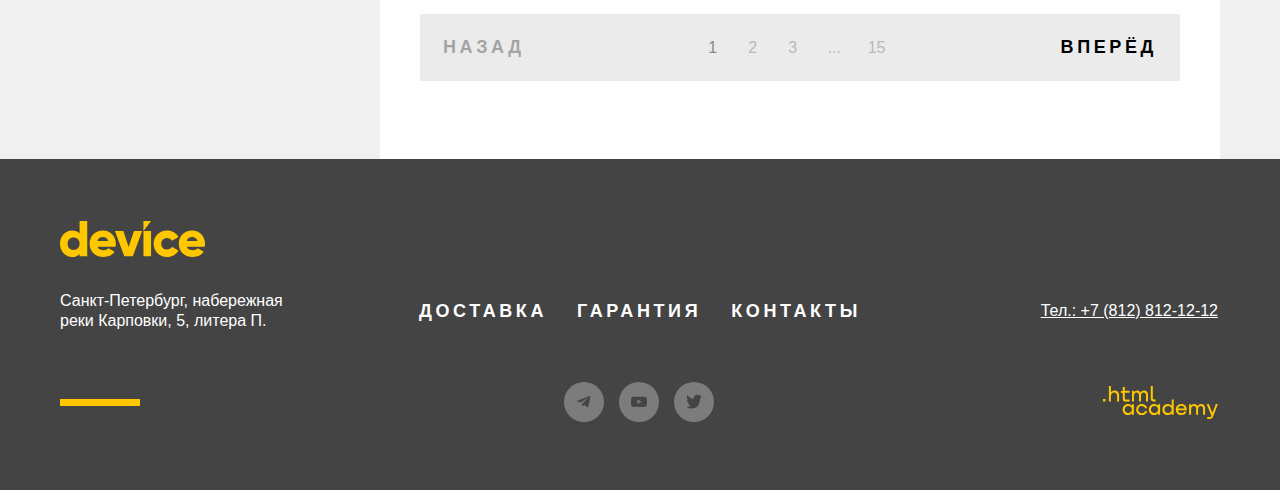
==== commit d92bc1e6: "Защита №2" ====
--- a/catalog.html
+++ b/catalog.html
@@ -14,34 +14,21 @@
         <a class="logo" href="index.html">
           <img class="header-logo" src="images/logo-black.svg" width="145" height="36" alt="Логотип «Девайс».">
         </a>
-
         <div class="user-menu">
           <form class="search-form" action="https://echo.htmlacademy.ru/" method="post">
-            <label class="visually-hidden" for="site-search">Поиск</label>
-            <input class="search-input" type="search" id="site-search" name="Search" placeholder="Поиск по сайту"
-              required>
+            <label class="search-form-label">
+              <span class="visually-hidden">Поиск.</span>
+              <input class="search-input" type="search" name="Search" placeholder="Поиск по сайту" required>
+            </label>
             <button class="search-form-button" type="submit">Найти</button>
           </form>
-
-
-          <!--           <form class="search-form" action="https://echo.htmlacademy.ru/" method="post">
-            <label>
-              <input class="search-input" type="search" id="site-search" name="Search" placeholder="Поиск по сайту"
-                required>
-            </label>
-            <span class="visually-hidden">Поиск.</span>
-            <button class="search-form-button" type="submit">Найти</button>
-          </form> -->
-
           <a class="user-menu-link login-link user-name" href="#">Коля Петухов</a>
           <a class="user-menu-link logout-link" href="#">Выйти</a>
-
           <ul class="menu-right">
             <li class="menu-right-item">
               <a class="user-menu-link compare-link" href="#">Сравнить</a>
             </li>
-
-            <li class="menu-right-item">
+            <li class="menu-right-item cart">
               <a class="user-menu-link cart-link" href="#">
                 <span class="cart-amount">2</span>
                 Корзина
@@ -49,12 +36,13 @@
               <div class="popover popover-cart">
                 <div class="popover-content">
                   <h2 class="popover-title visually-hidden">Корзина</h2>
-
                   <ul class="cart-items-list">
                     <li class="cart-item">
-                      <img class="cart-item-image" src="images/product-1.jpg" width="40" height="40"
-                        alt="Любительская селфи-палка.">
-                      <p class="cart-item-title">Любительская<br>селфи-палка</p>
+                      <a class="cart-item-link" href="#">
+                        <img class="cart-item-image" src="images/product-1.jpg" width="40" height="40"
+                          alt="Любительская селфи-палка.">
+                        <p class="cart-item-title">Любительская<br>селфи-палка</p>
+                      </a>
                       <button class="cart-item-button" type="button">
                         <svg xmlns="http://www.w3.org/2000/svg" width="10" height="11" fill="none" viewBox="0 0 10 11"
                           aria-hidden="true" focusable="false">
@@ -64,11 +52,12 @@
                         <span class="visually-hidden">Удалить из корзины.</span>
                       </button>
                     </li>
-
                     <li class="cart-item">
-                      <img class="cart-item-image" src="images/product-2.jpg" width="40" height="40"
-                        alt="Профессиональная селфи-палка.">
-                      <p class="cart-item-title">Профессиональная<br>селфи-палка</p>
+                      <a class="cart-item-link" href="#">
+                        <img class="cart-item-image" src="images/product-2.jpg" width="40" height="40"
+                          alt="Профессиональная селфи-палка.">
+                        <p class="cart-item-title">Профессиональная<br>селфи-палка</p>
+                      </a>
                       <button class="cart-item-button" type="button">
                         <svg xmlns="http://www.w3.org/2000/svg" width="10" height="11" fill="none" viewBox="0 0 10 11"
                           aria-hidden="true" focusable="false">
@@ -79,52 +68,43 @@
                       </button>
                     </li>
                   </ul>
-
                   <div class="cart-info">
                     <p class="cart-info-amount cart-info-description">Товаров: <span class="amount-value">2</span></p>
                     <p class="cart-info-sum cart-info-description">Сумма: <span class="sum-value">2000 ₽</span></p>
                   </div>
-
                   <a href="#" class="cart-open-button">Открыть корзину</a>
                 </div>
               </div>
             </li>
           </ul>
         </div>
-
         <nav class="navigation">
           <ul class="catalog-menu">
-            <li class="catalog-link">
-              <a class="navigation-link" href="catalog.html">Каталог товаров</a>
+            <li class="catalog-item">
+              <a class="navigation-link catalog-link" href="catalog.html">Каталог товаров</a>
               <button class="menu-button" type="button">
                 <span class="visually-hidden">Раскрыть подменю.</span>
               </button>
-
               <div class="submenu-wrapper">
                 <ul class="submenu">
                   <li class="submenu-item">
                     <a class="submenu-link" href="#">Виртуальная реальность</a>
                   </li>
-
                   <li class="submenu-item">
                     <a class="submenu-link submenu-link-current" href="#">Моноподы для селфи</a>
                   </li>
-
                   <li class="submenu-item">
                     <a class="submenu-link" href="#">Экшн-камеры</a>
                   </li>
                 </ul>
-
                 <ul class="submenu">
                   <li class="submenu-item">
                     <a class="submenu-link" href="#">Фитнес-браслеты</a>
                   </li>
-
                   <li class="submenu-item">
                     <a class="submenu-link" href="#">Умные часы</a>
                   </li>
                 </ul>
-
                 <ul class="submenu">
                   <li class="submenu-item">
                     <a class="submenu-link" href="#">Квадрокоптеры</a>
@@ -133,16 +113,13 @@
               </div>
             </li>
           </ul>
-
           <ul class="right-navigation">
             <li class="navigation-item">
               <a class="navigation-link" href="#">Доставка</a>
             </li>
-
             <li class="navigation-item">
               <a class="navigation-link" href="#">Гарантия</a>
             </li>
-
             <li class="navigation-item">
               <a class="navigation-link" href="#">Контакты</a>
             </li>
@@ -166,17 +143,14 @@
           </li>
         </ul>
       </header>
-
       <section class="catalog-products">
         <h2 class="visually-hidden">Список товаров с фильтрами.</h2>
-
         <div class="catalog-wrapper">
           <section class="filter">
             <h3 class="filter-title">Фильтр:</h3>
             <form class="catalog-filter" action="https://echo.htmlacademy.ru/" method="get">
               <fieldset class="catalog-filter-group">
-                <legend class="catalog-filter-title">Стоимость</legend>
-
+                <legend class="catalog-filter-title price-title">Стоимость</legend>
                 <div class="range">
                   <div class="range-scale">
                     <div class="range-bar" style="left: 0; width: 120px">
@@ -188,7 +162,6 @@
                       </button>
                     </div>
                   </div>
-
                   <div class="range-wrapper-inputs">
                     <label class="catalog-filter-label">
                       от <input class="range-input" type="number" value="0" name="min-price">
@@ -199,8 +172,7 @@
                   </div>
                 </div>
               </fieldset>
-
-              <fieldset class="catalog-filter-group">
+              <fieldset class="catalog-filter-group color-group">
                 <legend class="catalog-filter-title color-title">Цвет</legend>
                 <ul class="catalog-filter-list">
                   <li class="catalog-filter-item">
@@ -210,7 +182,6 @@
                       <span class="control-label">Черный</span>
                     </label>
                   </li>
-
                   <li class="catalog-filter-item">
                     <label class="control">
                       <input class="control-input visually-hidden" type="checkbox" name="white" checked>
@@ -218,7 +189,6 @@
                       <span class="control-label">Белый</span>
                     </label>
                   </li>
-
                   <li class="catalog-filter-item">
                     <label class="control">
                       <input class="control-input visually-hidden" type="checkbox" name="blue">
@@ -226,7 +196,6 @@
                       <span class="control-label">Синий</span>
                     </label>
                   </li>
-
                   <li class="catalog-filter-item">
                     <label class="control">
                       <input class="control-input visually-hidden" type="checkbox" name="red">
@@ -234,7 +203,6 @@
                       <span class="control-label">Красный</span>
                     </label>
                   </li>
-
                   <li class="catalog-filter-item">
                     <label class="control">
                       <input class="control-input visually-hidden" type="checkbox" name="pink">
@@ -244,8 +212,7 @@
                   </li>
                 </ul>
               </fieldset>
-
-              <fieldset class="catalog-filter-group">
+              <fieldset class="catalog-filter-group bluetooth-group">
                 <legend class="catalog-filter-title bluetooth-title">Bluetooth</legend>
                 <ul class="catalog-filter-list">
                   <li class="catalog-filter-item">
@@ -265,20 +232,17 @@
                   </li>
                 </ul>
               </fieldset>
-
               <button class="button filter-button" type="submit">Показать</button>
             </form>
           </section>
-
           <div class="catalog-right-column">
             <div class="sort-container">
               <h3 class="sort-title filter-title">Сортировка:</h3>
               <select class="select-control">
                 <option value="popular">Популярные</option>
-                <option value="cheap">Сначала дешёвое</option>
-                <option value="expensive">Сначала дорогое</option>
+                <option value="cheap">Дешёвое</option>
+                <option value="expensive">Дорогое</option>
               </select>
-
               <div class="button-sort-container">
                 <button class="button-sort sort-up" type="button">
                   <span class="visually-hidden">Показать от меньшего к большему.</span>
@@ -288,7 +252,6 @@
                 </button>
               </div>
             </div>
-
             <div class="product-list-wrapper">
               <ul class="product-list">
                 <li class="product-card">
@@ -302,7 +265,6 @@
                   </a>
                   <a class="button product-card-button" href="#">Подробнее</a>
                 </li>
-
                 <li class="product-card new-product">
                   <a class="product-card-link" href="#">
                     <img class="product-card-image" src="images/product-2.jpg" width="360" height="380"
@@ -314,7 +276,6 @@
                   </a>
                   <a class="button product-card-button" href="#">Подробнее</a>
                 </li>
-
                 <li class="product-card">
                   <a class="product-card-link" href="#">
                     <img class="product-card-image" src="images/product-3.jpg" width="360" height="380"
@@ -326,7 +287,6 @@
                   </a>
                   <a class="button product-card-button" href="#">Подробнее</a>
                 </li>
-
                 <li class="product-card">
                   <a class="product-card-link" href="#">
                     <img class="product-card-image" src="images/product-4.jpg" width="360" height="380"
@@ -339,14 +299,11 @@
                   <a class="button product-card-button" href="#">Подробнее</a>
                 </li>
               </ul>
-
               <button class="button-show-more" type="button">Загрузить ещё</button>
-
               <div class="pagination-wrapper">
                 <a class="pagination-button pagination-prev pagination-disabled">
                   Назад
                 </a>
-
                 <ul class="pagination">
                   <li class="pagination-item">
                     <a class="pagination-link pagination-current">1</a>
@@ -364,7 +321,6 @@
                     <a class="pagination-link" href="#">15</a>
                   </li>
                 </ul>
-
                 <a class="pagination-button pagination-next" href="#">
                   Вперёд
                 </a>
@@ -377,13 +333,12 @@
 
     <footer class="page-footer">
       <div class="footer-wrapper">
-        <a href="index.html">
+        <a class="footer-logo-link" href="index.html">
           <img class="footer-logo" src="images/logo-yellow.svg" width="145" height="36" alt="Логотип «Девайс».">
         </a>
         <address class="footer-contacts-address">
           <a class="about-text" href="#">Санкт-Петербург, набережная реки Карповки, 5, литера П.</a>
         </address>
-
         <ul class="footer-menu">
           <li class="footer-menu-item">
             <a class="footer-menu-link" href="#">Доставка</a>
@@ -395,9 +350,7 @@
             <a class="footer-menu-link" href="#">Контакты</a>
           </li>
         </ul>
-
         <a class="footer-contacts-phone" href="tel:+78128121212">Тел.: +7 (812) 812-12-12</a>
-
         <ul class="social-list">
           <li class="social-item">
             <a class="social-link" href="https://t.me/htmlacademy" target="_blank">
@@ -430,7 +383,6 @@
             </a>
           </li>
         </ul>
-
         <a class="html-link" href="https://htmlacademy.ru/" target="_blank">
           <span class="visually-hidden">Логотип Html Academy.</span>
           <svg class="html-logo" xmlns="http://www.w3.org/2000/svg" width="115" height="33" fill="none"
@@ -441,7 +393,6 @@
         </a>
       </div>
     </footer>
-
   </body>
 
 </html>
--- a/styles/styles.css
+++ b/styles/styles.css
@@ -77,6 +77,12 @@
   outline: 2px solid #af4fff;
 }
 
+.button:disabled {
+  opacity: 0.3;
+  cursor: default;
+  pointer-events: none;
+}
+
 /* Заголовки */
 .title {
   font-family: "Raleway", sans-serif;
@@ -92,8 +98,7 @@
 .header {
   color: #000000;
   background-color: #ffe17f;
-  margin: 0 auto;
-  margin-top: 40px;
+  margin: 40px auto 0;
   width: 1160px;
   position: relative;
   z-index: 2;
@@ -106,17 +111,24 @@
   position: relative;
 }
 
-.header-logo {
+.logo {
+  width: 145px;
+  height: 36px;
+  display: block;
   position: absolute;
   top: -20px;
 }
 
-.header-logo:hover {
+.logo:hover {
   opacity: 0.6;
 }
 
-.header-logo:active {
-  opacity: 0.3;
+.logo:active {
+  opacity: 0.3;
+}
+
+.logo:focus {
+  outline: 2px solid #af4fff;
 }
 
 .user-menu {
@@ -151,6 +163,29 @@
   background-position: 14px 10px;
 }
 
+.search-input:focus {
+  outline: none;
+}
+
+.search-input:disabled {
+  opacity: 0.3;
+}
+
+
+.search-form-label {
+  position: relative;
+}
+
+.search-form-label:focus-within::before {
+  content: "";
+  position: absolute;
+  width: calc(100% + 2px);
+  height: calc(100% + 2px);
+  border: 2px solid #af4fff;
+  left: -2px;
+  top: -2px;
+}
+
 .search-form-button {
   min-height: 40px;
   padding: 8px 55px;
@@ -164,6 +199,7 @@
   background-color: transparent;
   box-sizing: border-box;
   cursor: pointer;
+  position: relative;
 }
 
 .search-form-button:hover {
@@ -174,6 +210,30 @@
 .search-form-button:active {
   color: #999999;
   background-color: #000000;
+}
+
+.search-form-button:focus {
+  outline: none;
+}
+
+.search-form-button:focus::before {
+  content: "";
+  position: absolute;
+  width: calc(100% + 4px);
+  height: calc(100% + 6px);
+  border: 2px solid #af4fff;
+  left: -2px;
+  top: -4px;
+}
+
+.search-form-button:disabled {
+  opacity: 0.3;
+  cursor: default;
+}
+
+.search-form-button:disabled:hover {
+  color: #000000;
+  background-color: transparent;
 }
 
 .user-menu-link {
@@ -222,6 +282,10 @@
 
 .logout-link {
   opacity: 0.3;
+}
+
+.logout-link:focus {
+  outline: 2px solid #af4fff;
 }
 
 .compare-link {
@@ -327,9 +391,27 @@
   opacity: 0.3;
 }
 
-.catalog-link {
+.navigation-link:focus {
+  outline: 2px solid #af4fff;
+}
+
+.catalog-item {
   position: relative;
   max-width: 280px;
+}
+
+.catalog-link:focus {
+  outline: transparent;
+}
+
+.catalog-link:focus::after {
+  content: "";
+  width: calc(100% + 70px);
+  height: calc(100% + 20px);
+  border: 2px solid #af4fff;
+  position: absolute;
+  top: -11px;
+  left: -5px;
 }
 
 .menu-button {
@@ -371,7 +453,7 @@
   gap: 30px;
 }
 
-.catalog-link:focus-within .submenu-wrapper {
+.catalog-item:focus-within .submenu-wrapper {
   display: flex;
   flex-wrap: wrap;
   position: absolute;
@@ -534,6 +616,7 @@
   border: 2px solid #000000;
   border-radius: 50%;
   cursor: pointer;
+  position: relative;
 }
 
 .slider-pagination-button-current {
@@ -546,6 +629,20 @@
 
 .slider-pagination-button:active {
   opacity: 0.3;
+}
+
+.slider-pagination-button:focus {
+  outline: none;
+}
+
+.slider-pagination-button:focus::before {
+  content: "";
+  position: absolute;
+  width: calc(100% + 4px);
+  height: calc(100% + 4px);
+  border: 2px solid #af4fff;
+  left: -3px;
+  top: -3px;
 }
 
 .slider-controls {
@@ -580,6 +677,11 @@
   outline: 2px solid #af4fff;
 }
 
+.slider-button:disabled {
+  opacity: 0.1;
+  cursor: default;
+}
+
 .slider-next {
   transform: rotate(180deg);
 }
@@ -593,8 +695,7 @@
 /* Категории */
 .categories {
   width: 1160px;
-  margin: 0 auto;
-  margin-bottom: 80px;
+  margin: 0 auto 80px;
 }
 
 .categories-list {
@@ -609,6 +710,7 @@
 .categories-list-item {
   width: 160px;
   line-height: 24px;
+  position: relative;
 }
 
 .categories-list-item:hover .categories-img {
@@ -617,6 +719,20 @@
 
 .categories-list-item:active {
   opacity: 0.3;
+}
+
+.categories-link:focus {
+  outline: none;
+}
+
+.categories-link:focus-within::before {
+  content: "";
+  position: absolute;
+  width: calc(100% + 4px);
+  height: calc(100% + 4px);
+  border: 2px solid #af4fff;
+  left: -4px;
+  top: -4px;
 }
 
 .categories-img {
@@ -663,7 +779,7 @@
 
 /* Услуги */
 .services {
-  margin-bottom: 140px;
+  margin-bottom: 141px;
   position: relative;
 }
 
@@ -732,7 +848,7 @@
 
 .about-service {
   width: 450px;
-  padding: 73px 245px 0 0;
+  padding: 75px 245px 0 0;
 }
 
 .delivery-service {
@@ -761,8 +877,7 @@
 .delivery-button {
   display: block;
   width: 1160px;
-  margin: 0 auto;
-  margin-bottom: 70px;
+  margin: 0 auto 70px;
   padding: 40px 200px;
   box-sizing: border-box;
   font-family: "Raleway", sans-serif;
@@ -798,6 +913,20 @@
   opacity: 0.3;
 }
 
+.delivery-button:focus {
+  outline: none;
+}
+
+.delivery-button:focus::after {
+  content: "";
+  position: absolute;
+  width: calc(100% + 4px);
+  height: calc(100% + 4px);
+  border: 2px solid #af4fff;
+  left: -4px;
+  top: -4px;
+}
+
 .info-button {
   width: 40px;
   height: 40px;
@@ -826,8 +955,7 @@
   width: 1160px;
   display: flex;
   flex-wrap: wrap;
-  margin: 0 auto;
-  margin-bottom: 70px;
+  margin: 0 auto 70px;
   padding-top: 45px;
   justify-content: space-between;
 }
@@ -850,7 +978,7 @@
   height: 7px;
   background-color: #000000;
   position: absolute;
-  top: -45px;
+  top: -48px;
 }
 
 /* Способы доставки*/
@@ -925,8 +1053,7 @@
 
 .contacts-address {
   font-style: normal;
-  margin: 0;
-  margin-top: -15px;
+  margin: -15px 0 0;
   padding: 0;
 }
 
@@ -943,8 +1070,7 @@
 
 .contacts-schedule {
   padding: 0;
-  margin: 0;
-  margin-top: -15px;
+  margin: -15px 0 0;
   list-style-type: none;
 }
 
@@ -956,7 +1082,7 @@
 .subscription-wrapper {
   width: 1160px;
   margin: 0 auto;
-  padding: 65px 0 55px 15px;
+  padding: 62px 0 55px 15px;
   display: flex;
   flex-wrap: wrap;
 }
@@ -968,6 +1094,11 @@
 .subscription-description {
   margin: 10px 0 0 auto;
   width: 560px;
+  font-family: "Rubik", sans-serif;
+  font-weight: 400;
+  font-size: 18px;
+  line-height: 30px;
+  color: #444444;
 }
 
 .subscription-form {
@@ -999,6 +1130,22 @@
   outline-offset: 2px;
 }
 
+.email-field:invalid {
+  border-bottom: 3px solid #ff3d3d;
+}
+
+.email-field:invalid:placeholder-shown {
+  border-color: #c4c4c4;
+}
+
+.email-field:disabled {
+  opacity: 0.3;
+}
+
+.email-field:disabled:hover {
+  background-color: transparent;
+}
+
 .subscribe-button {
   font-family: "Raleway", sans-serif;
   font-size: 18px;
@@ -1009,7 +1156,7 @@
   text-decoration: none;
   color: #000000;
   border: 3px solid #c4c4c4;
-  padding: 10px 40px;
+  padding: 10px 35px;
   box-sizing: border-box;
   width: 255px;
   cursor: pointer;
@@ -1032,6 +1179,13 @@
 
 .subscribe-button:disabled {
   opacity: 0.3;
+  cursor: default;
+}
+
+.subscribe-button:disabled:hover {
+  color: #000000;
+  background-color: transparent;
+  border: 3px solid #c4c4c4;
 }
 
 .free-note {
@@ -1297,6 +1451,15 @@
   outline: 2px solid #af4fff;
 }
 
+.breadcrumbs-link-current {
+  cursor: default;
+}
+
+.breadcrumbs-link-current:hover {
+  opacity: 1;
+}
+
+
 /* Фильтры */
 .filter-title {
   font-family: "Raleway", sans-serif;
@@ -1354,6 +1517,20 @@
   border-color: #000000;
 }
 
+.range-toggle:focus {
+  outline: none;
+}
+
+.range-toggle:focus::before {
+  content: "";
+  position: absolute;
+  width: calc(100% + 6px);
+  height: calc(100% + 6px);
+  border: 2px solid #af4fff;
+  left: -4px;
+  top: -4px;
+}
+
 .toggle-min {
   top: -8px;
   left: -8px;
@@ -1368,6 +1545,7 @@
   display: flex;
   position: relative;
   left: -12px;
+  top: 7px;
 }
 
 .catalog-filter-label {
@@ -1377,6 +1555,10 @@
   font-size: 14px;
   line-height: 20px;
   color: rgba(0, 0, 0, 0.5);
+}
+
+.catalog-filter-label:focus-within {
+  outline: 2px solid #af4fff;
 }
 
 .range-input {
@@ -1394,6 +1576,10 @@
   appearance: textfield;
 }
 
+.range-input:focus {
+  outline: none;
+}
+
 .range-input::-webkit-outer-spin-button,
 .range-input::-webkit-inner-spin-button {
   -webkit-appearance: none;
@@ -1401,16 +1587,10 @@
   margin: 0;
 }
 
-.catalog-filter {
-  display: flex;
-  flex-direction: column;
-  gap: 50px;
-}
-
 .catalog-filter-group {
   border: none;
   padding: 0;
-  margin: 0;
+  margin: 0 0 53px 0;
 }
 
 .catalog-filter-title {
@@ -1419,7 +1599,7 @@
   line-height: 20px;
   letter-spacing: -0.02em;
   padding: 0;
-  margin: 0 0 30px 0;
+  margin: 0 0 16px;
   color: #000000;
   position: relative;
   max-width: 260px;
@@ -1434,14 +1614,22 @@
   position: absolute;
 }
 
-.color-title {
-  margin-bottom: 15px;
+.price-title {
+  margin-bottom: 27px;
 }
 
 .catalog-filter-list {
   list-style-type: none;
   padding: 0;
   margin: 0;
+}
+
+.color-group {
+  margin-bottom: 41px;
+}
+
+.bluetooth-group {
+  margin-bottom: 33px;
 }
 
 /* Control */
@@ -1471,8 +1659,20 @@
   opacity: 0.3;
 }
 
-.control-input:disabled {
+.control-input:disabled ~ .control-mark,
+.control-input:disabled ~ .control-label {
   opacity: 0.1;
+  cursor: default;
+}
+
+.control-input:focus + .control-mark::after {
+  content: "";
+  position: absolute;
+  width: calc(100% + 6px);
+  height: calc(100% + 6px);
+  border: 2px solid #af4fff;
+  left: -5px;
+  top: -5px;
 }
 
 .control-input[type="checkbox"]:checked + .control-mark {
@@ -1548,7 +1748,7 @@
 }
 
 .select-control {
-  width: 145px;
+  max-width: 300px;
   padding: 0 30px 0 0;
   border: none;
   font-family: "Rubik", sans-serif;
@@ -1559,6 +1759,24 @@
   cursor: pointer;
   background: url("../images/select-arrow.svg") no-repeat right 13px center;
   appearance: none;
+}
+
+.select-control:hover {
+  opacity: 0.6;
+}
+
+.select-control:active {
+  opacity: 0.3;
+}
+
+.select-control:focus {
+  outline: 2px solid #af4fff;
+}
+
+.select-control:disabled {
+  opacity: 0.1;
+  cursor: pointer;
+  pointer-events: none;
 }
 
 .button-sort-container {
@@ -1614,10 +1832,9 @@
   display: grid;
   grid-template-columns: 360px 360px;
   padding: 0;
-  margin: 0;
-  gap: 40px;
+  margin: 0 0 40px 0;
+  gap: 43px 40px;
   list-style-type: none;
-  margin-bottom: 44px;
 }
 
 .new-product::after {
@@ -1637,8 +1854,17 @@
   opacity: 0.6;
 }
 
+.product-card:focus-within {
+  outline: 2px solid #af4fff;
+  outline-offset: 2px;
+}
+
 .product-card-link {
   text-decoration: none;
+}
+
+.product-card-link:focus {
+  outline: none;
 }
 
 .product-card-image {
@@ -1721,6 +1947,11 @@
 .button-show-more:disabled {
   opacity: 0.3;
   cursor: default;
+  pointer-events: none;
+}
+
+.button-show-more:disabled:hover {
+  border: 3px solid #e5e5e5;
 }
 
 /* Пагинация */
@@ -1776,7 +2007,7 @@
   font-weight: 800;
   font-size: 18px;
   line-height: 21px;
-  padding: 25px;
+  padding: 23px;
   display: flex;
   align-items: center;
   letter-spacing: 0.2em;
@@ -1800,6 +2031,11 @@
 
 .pagination-disabled {
   opacity: 0.3;
+  pointer-events: none;
+}
+
+.pagination-disabled:hover {
+  background-color: transparent;
 }
 
 /* Поповер */
@@ -1826,12 +2062,15 @@
   bottom: 100%;
   left: 0;
   right: 0;
-  margin-left: auto;
-  margin-right: auto;
+  margin: 0 auto;
+}
+
+.cart:focus-within .popover {
+  display: block;
 }
 
 .cart-link:active ~ .popover,
-.cart-link:focus ~ .popover {
+.cart-link:focus-within ~ .popover {
   display: block;
 }
 
@@ -1858,6 +2097,29 @@
 
 .cart-item:not(:last-child) {
   border-bottom: 1px solid #1a1a1a;
+}
+
+.cart-item-link {
+  width: 250px;
+  display: flex;
+  flex-wrap: wrap;
+  color: #ffffff;
+  text-decoration: none;
+  position: relative;
+}
+
+.cart-item-link:focus {
+  outline: none;
+}
+
+.cart-item-link:focus::before {
+  content: "";
+  position: absolute;
+  width: calc(100% + 2px);
+  height: calc(100% + 2px);
+  border: 2px solid #af4fff;
+  left: -2px;
+  top: -2px;
 }
 
 .cart-item-image {
@@ -2033,8 +2295,7 @@
 }
 
 .delivery-form .field-group {
-  margin: 0;
-  margin-bottom: 2px;
+  margin: 0 0 2px 0;
   display: flex;
   flex-wrap: wrap;
   flex-direction: column;
@@ -2076,6 +2337,30 @@
   border: 2px solid #ff3d3d;
 }
 
+.delivery-form-field:invalid:placeholder-shown {
+  border: none;
+}
+
+.delivery-form-field:disabled {
+  opacity: 0.1;
+}
+
+.delivery-form-field:disabled ~ .error-text {
+  color: #000000;
+}
+
+.modal-name-field {
+  background-image: url("../images/human-icon.svg");
+  background-repeat: no-repeat;
+  background-position: right 20px center;
+}
+
+.modal-email-field {
+  background-image: url("../images/email-icon.svg");
+  background-repeat: no-repeat;
+  background-position: right 20px center;
+}
+
 .error-text {
   font-family: "Rubik", sans-serif;
   font-weight: 400;
@@ -2140,8 +2425,7 @@
 /* Тултип */
 .tooltip {
   position: absolute;
-  margin-top: -2px;
-  margin-left: 10px;
+  margin: -2px 0 0 10px;
 }
 
 .tooltip-toggle {
